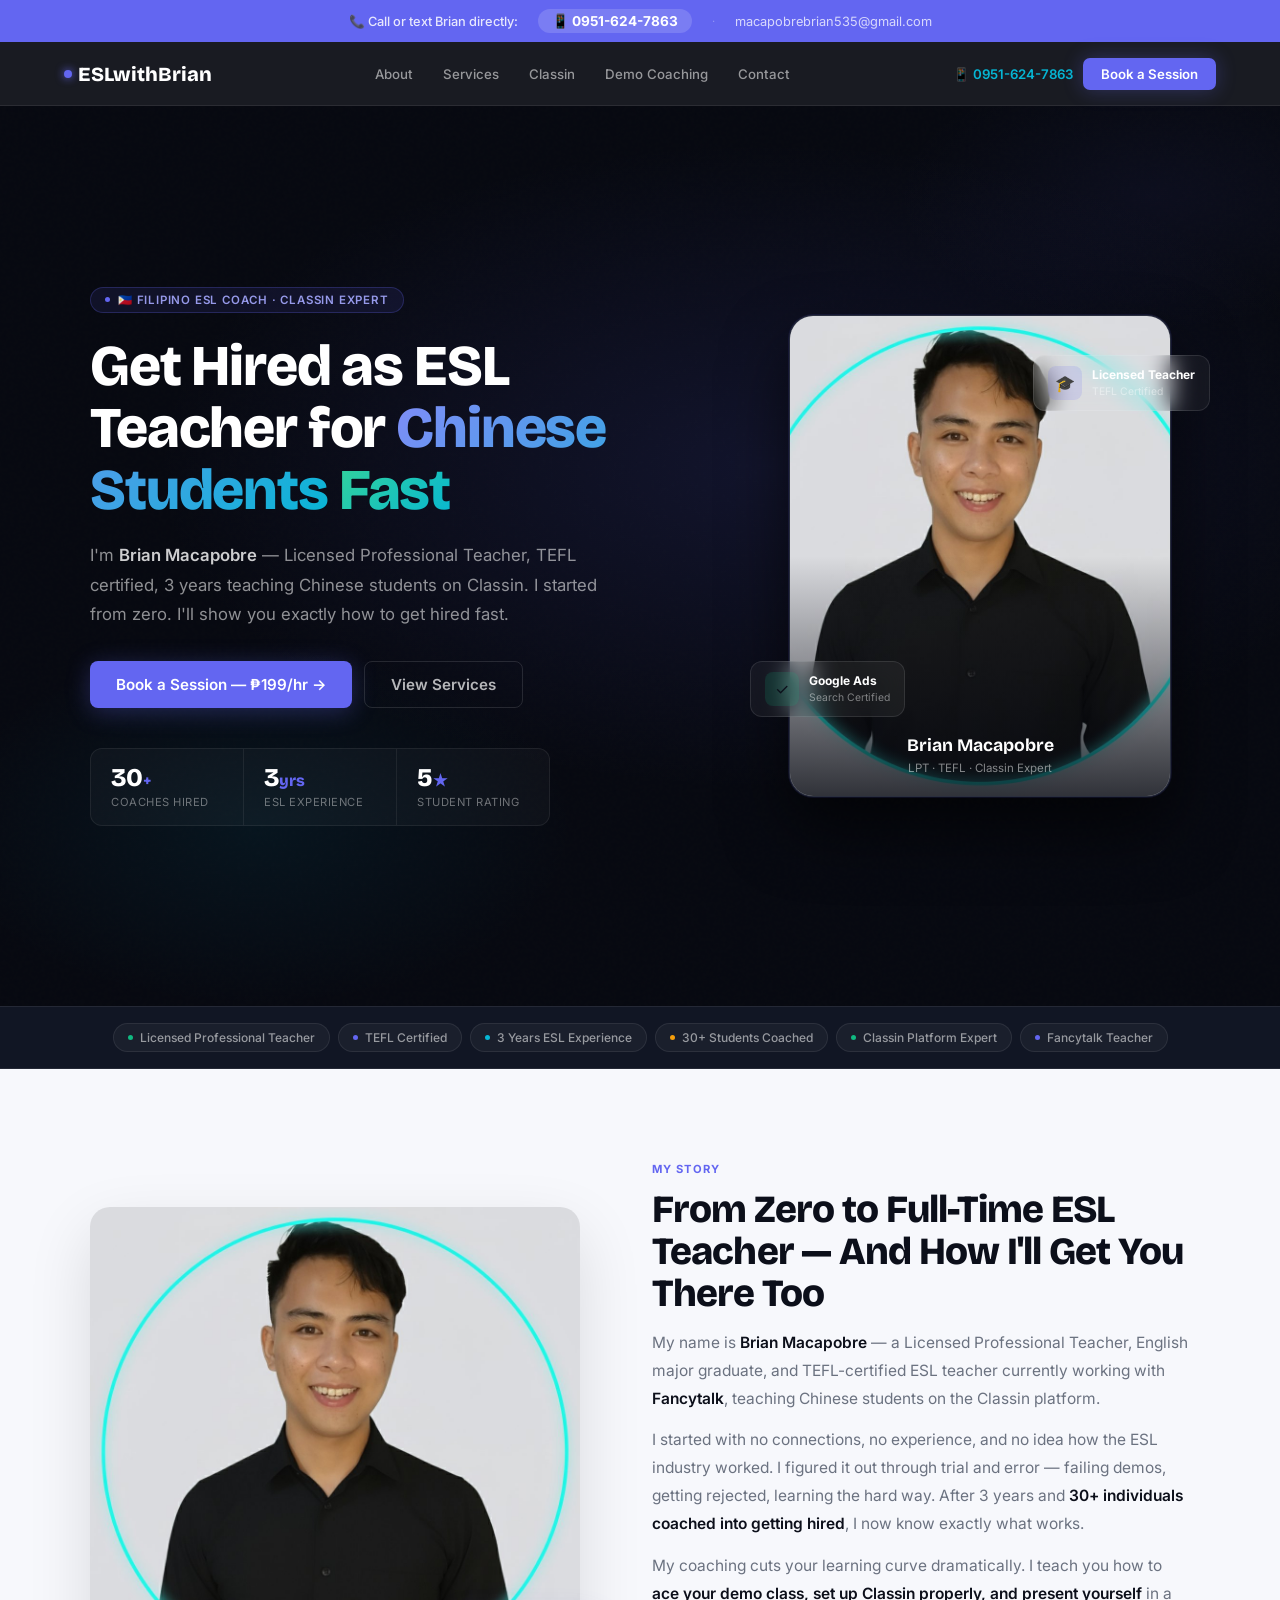
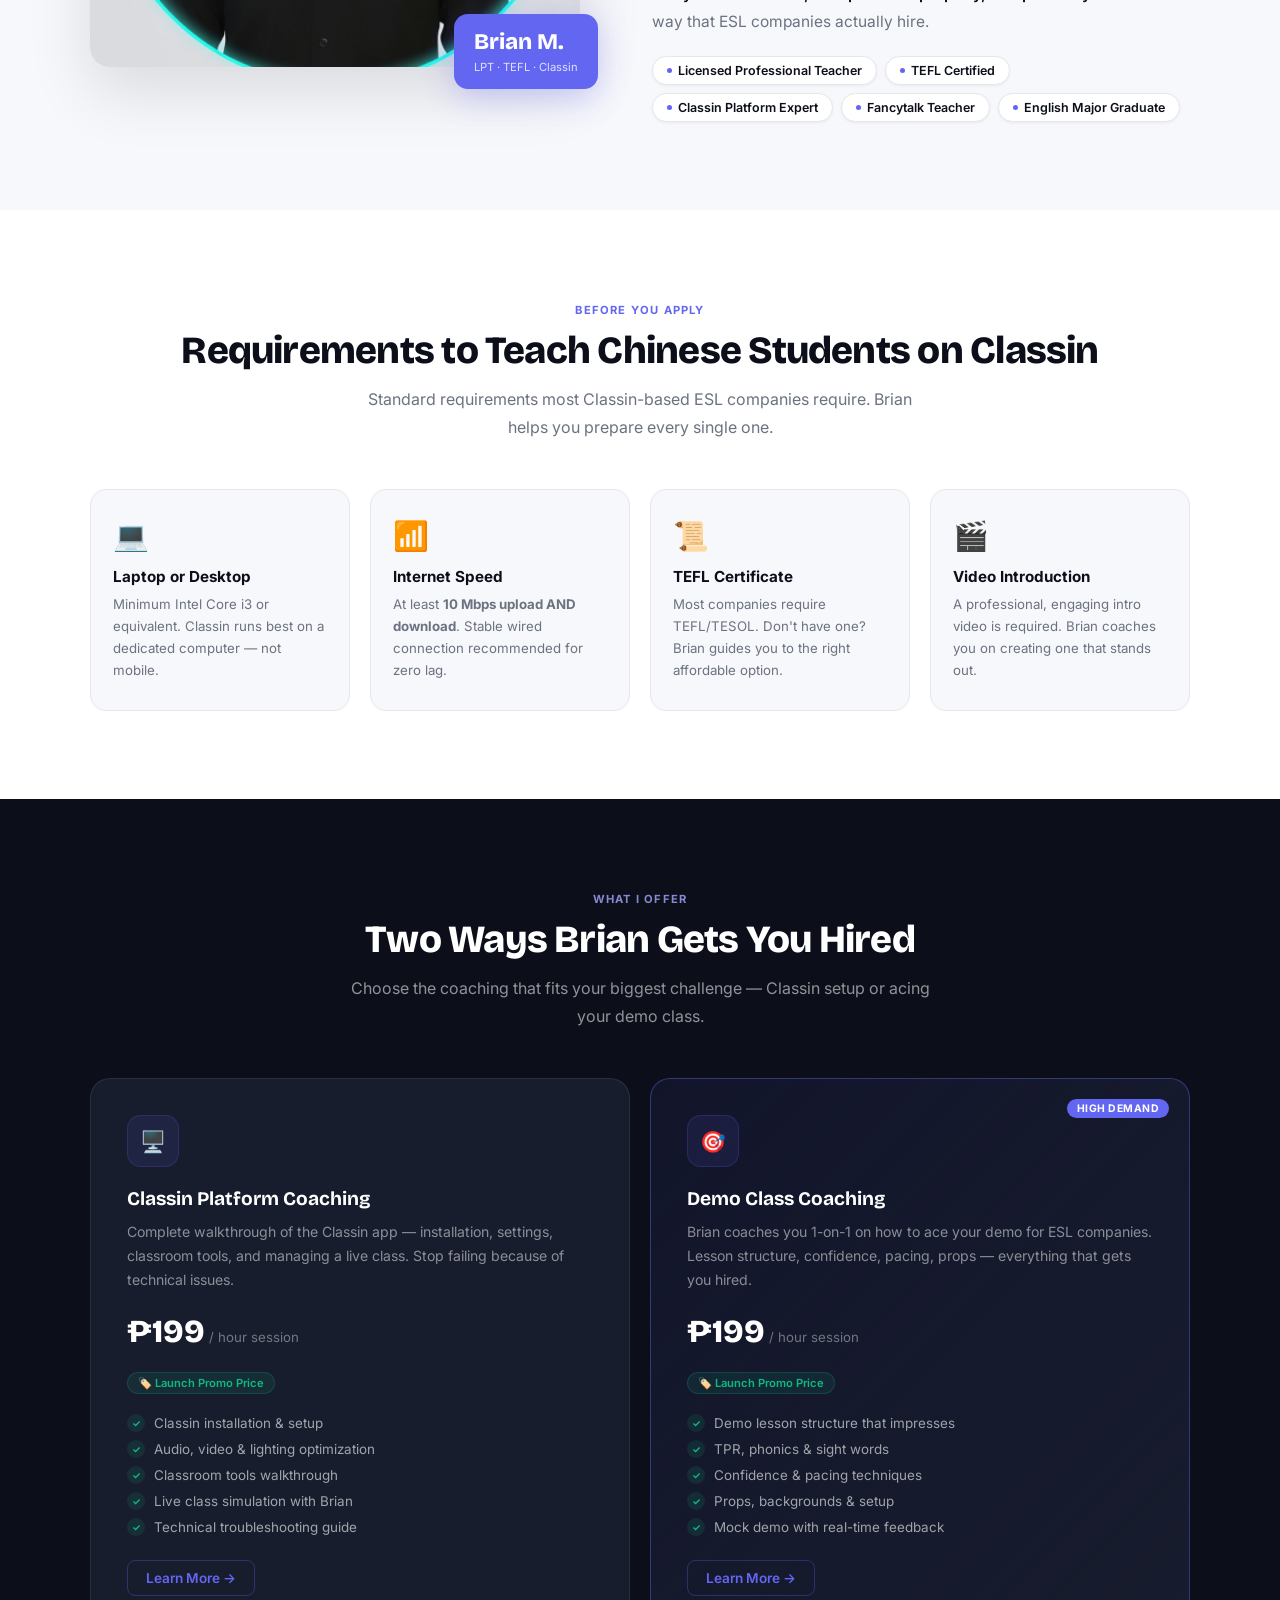
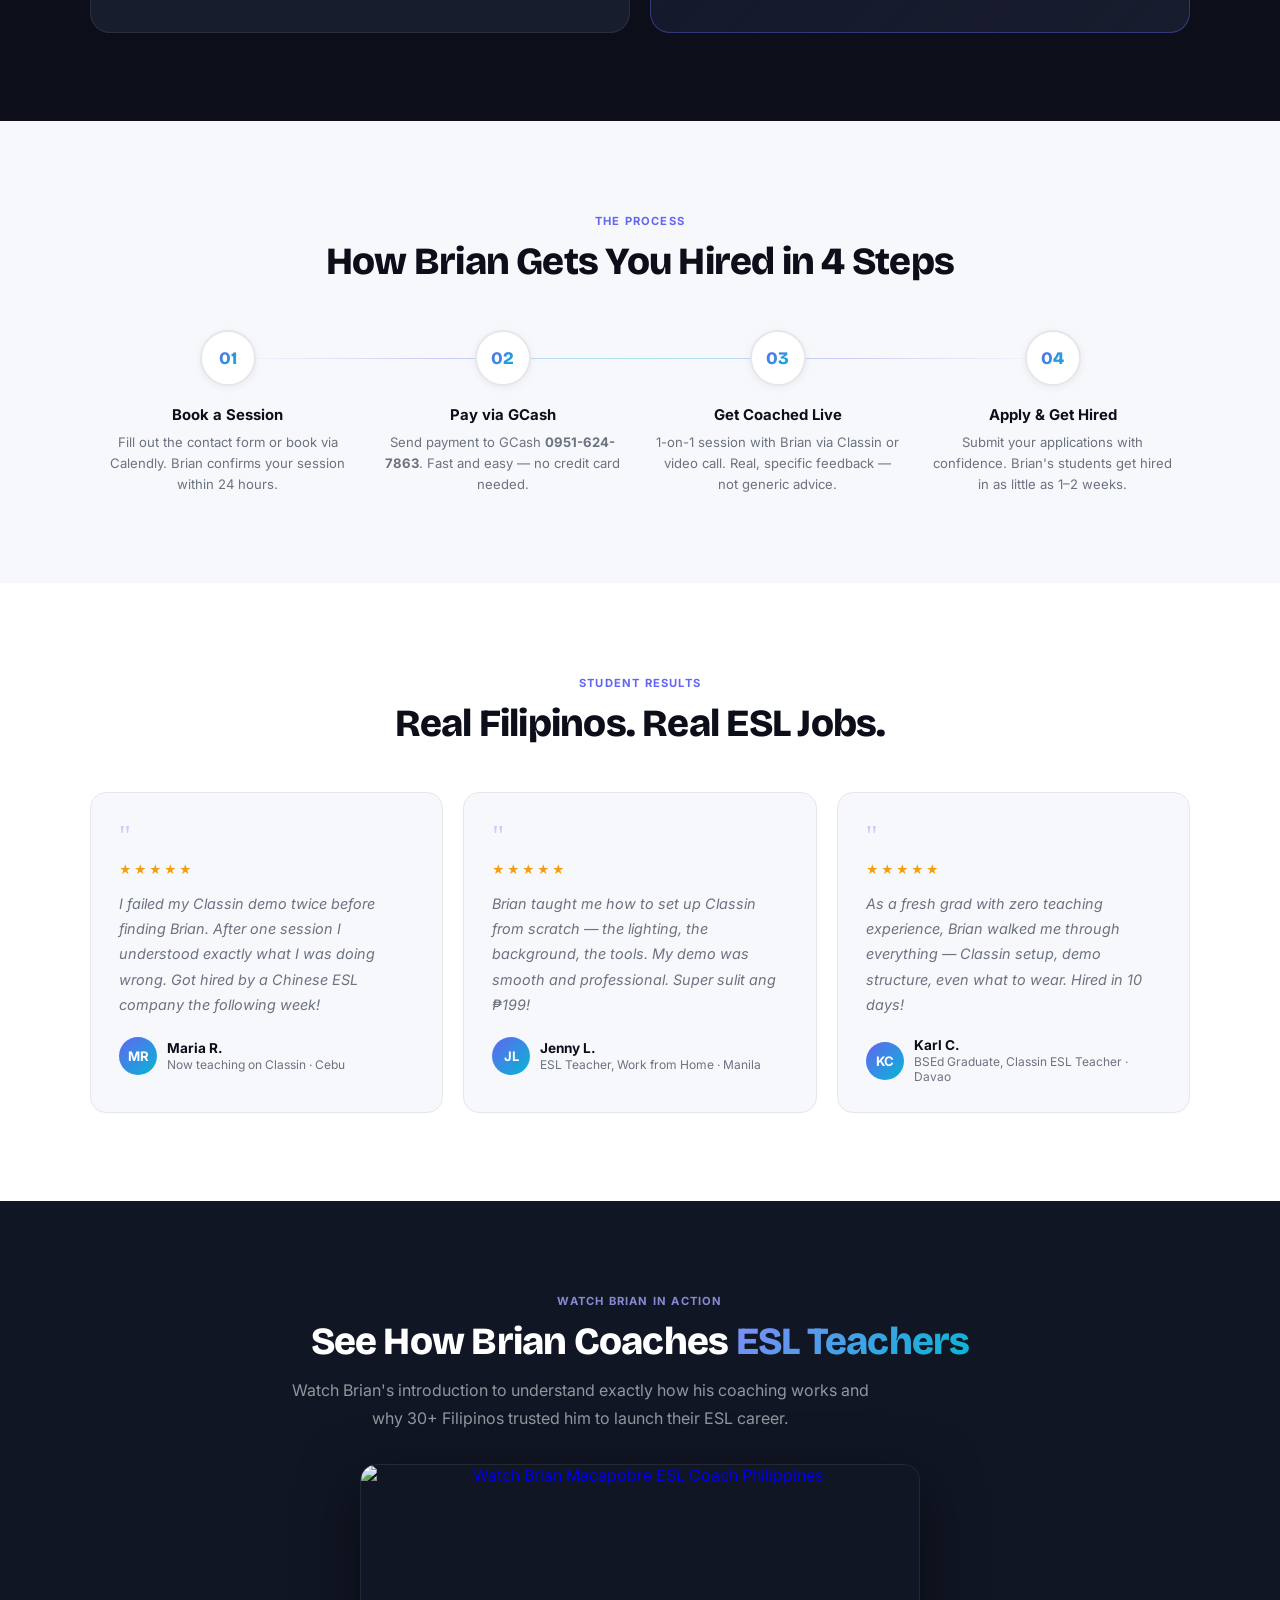
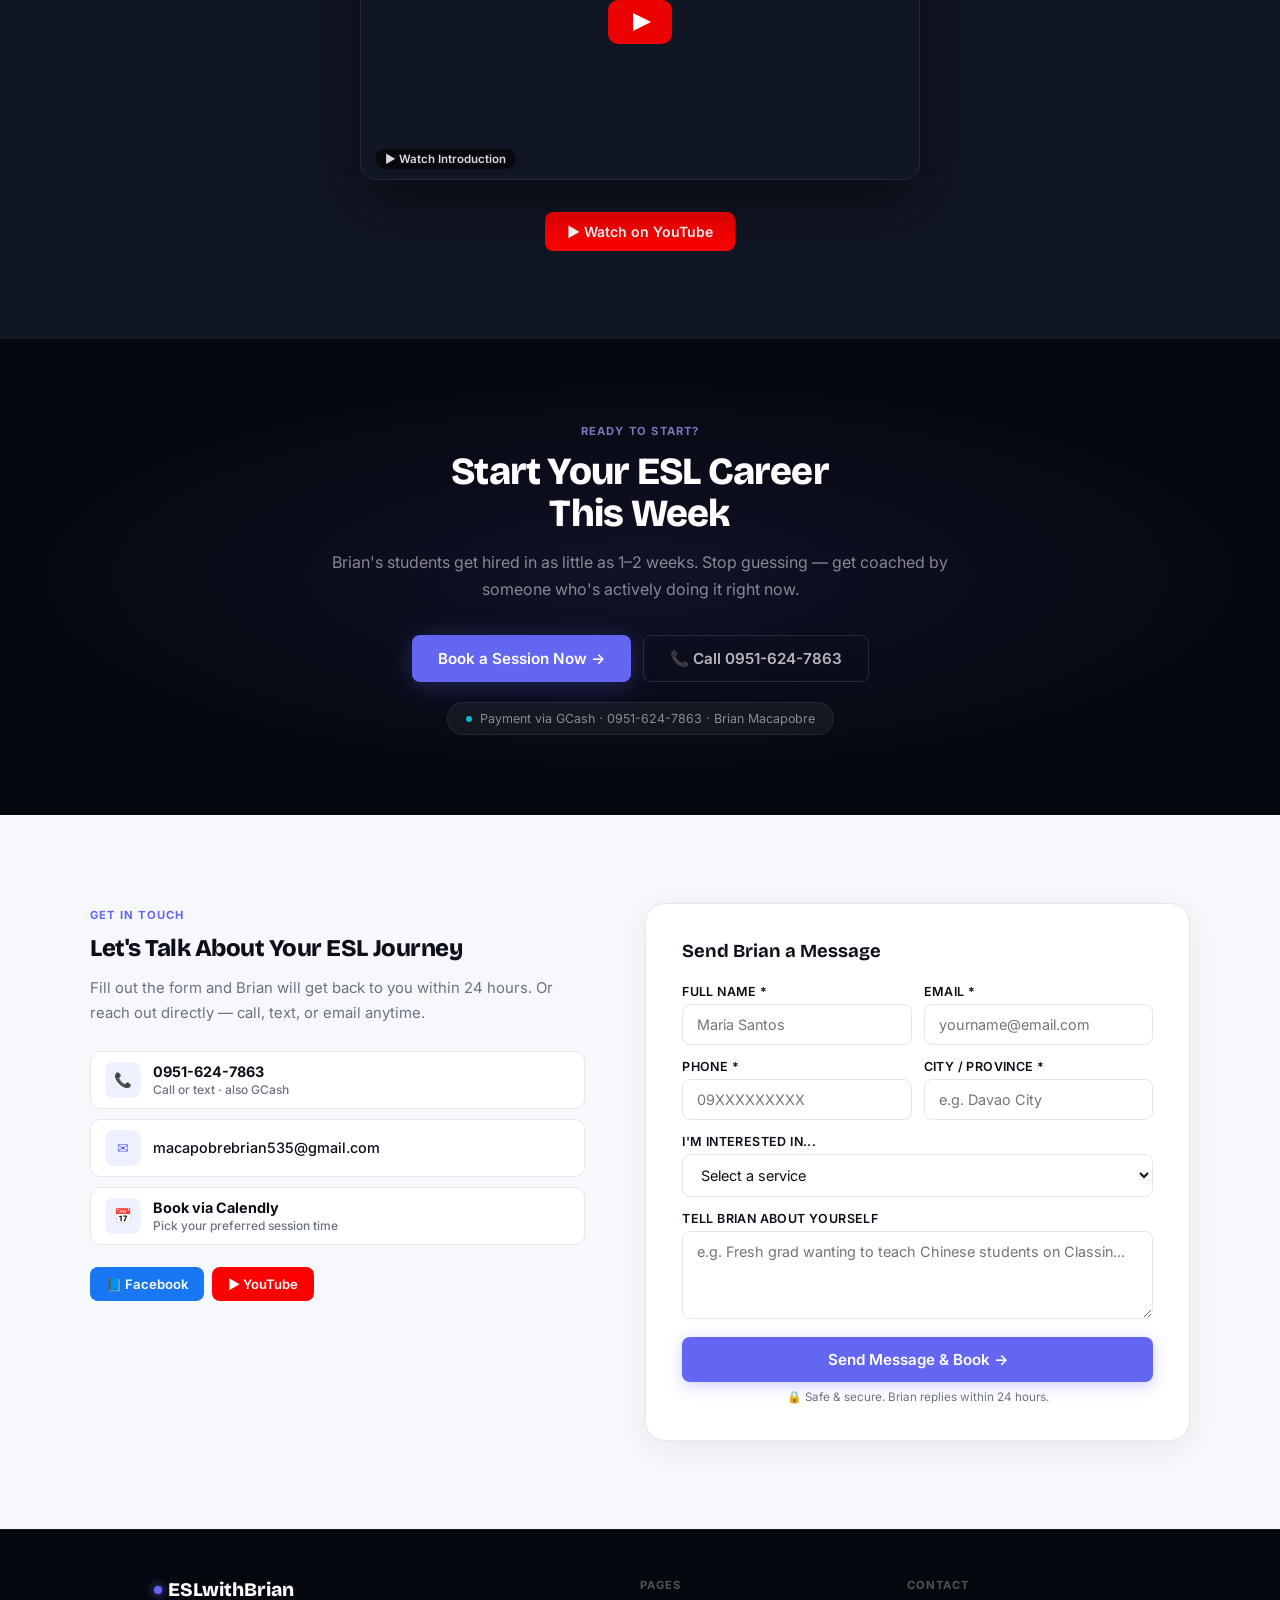
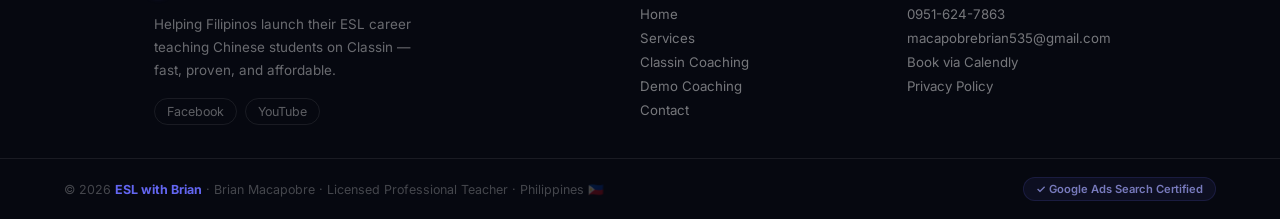
==== index.html @ 7cabad59 "Update index.html" ====
<!DOCTYPE html>
<html lang="en">
<head>
<meta charset="UTF-8">
<meta name="viewport" content="width=device-width, initial-scale=1.0">
<title>ESL with Brian | Get Hired as ESL Teacher for Chinese Students Fast</title>
<meta name="description" content="Brian Macapobre — Licensed ESL Teacher & Coach. Expert Classin platform training & demo class coaching. Get hired fast teaching Chinese students. ₱199/hr.">
<meta name="robots" content="index, follow">
<link rel="canonical" href="https://eslwithbrian.com/">
<meta http-equiv="Content-Security-Policy" content="upgrade-insecure-requests">
<link rel="dns-prefetch" href="//i.ytimg.com">
<link rel="preload" as="image" href="brian-macapobre.jpg">
<link rel="preconnect" href="https://fonts.googleapis.com">
<link rel="preconnect" href="https://fonts.gstatic.com" crossorigin>
<link href="https://fonts.googleapis.com/css2?family=Inter:wght@300;400;500;600;700;800;900&family=Bricolage+Grotesque:wght@400;500;600;700;800&display=swap" rel="stylesheet">

<!-- GTM -->
<script>(function(w,d,s,l,i){w[l]=w[l]||[];w[l].push({'gtm.start':
new Date().getTime(),event:'gtm.js'});var f=d.getElementsByTagName(s)[0],
j=d.createElement(s),dl=l!='dataLayer'?'&l='+l:'';j.async=true;j.src=
'https://www.googletagmanager.com/gtm.js?id='+i+dl;f.parentNode.insertBefore(j,f);
})(window,document,'script','dataLayer','GTM-N32DR69S');</script>

<style>
*,*::before,*::after{box-sizing:border-box;margin:0;padding:0}
:root{
  --black:#060810;
  --dark:#0C0F1A;
  --dark-2:#111624;
  --dark-3:#181D2E;
  --dark-4:#1E2438;
  --white:#FFFFFF;
  --off-white:#F7F8FC;
  --text:#0C0F1A;
  --muted:#6B7280;
  --border:#E5E7EB;
  --border-dark:rgba(255,255,255,0.08);
  /* Accent — electric indigo/violet, premium and modern */
  --accent:#6366F1;
  --accent-dark:#4F52D1;
  --accent-light:#EEF2FF;
  --accent-glow:rgba(99,102,241,0.3);
  /* Secondary accent — teal for ESL brand continuity */
  --teal:#06B6D4;
  --teal-light:rgba(6,182,212,0.1);
  --green:#10B981;
  --amber:#F59E0B;
}

html{scroll-behavior:smooth}
body{font-family:'Inter',sans-serif;color:var(--text);background:var(--white);overflow-x:hidden;-webkit-font-smoothing:antialiased}

/* ── TOPBAR ── */
.topbar{
  background:var(--accent);
  padding:9px 5%;
  display:flex;align-items:center;justify-content:center;gap:20px;
  flex-wrap:wrap;
}
.topbar-text{font-size:.8rem;color:rgba(255,255,255,0.85);font-weight:500}
.topbar-phone{
  display:inline-flex;align-items:center;gap:6px;
  background:rgba(255,255,255,0.15);
  color:#fff;font-weight:700;font-size:.85rem;
  padding:4px 14px;border-radius:100px;
  text-decoration:none;transition:background .2s;
}
.topbar-phone:hover{background:rgba(255,255,255,0.25)}
.topbar-sep{color:rgba(255,255,255,0.3);font-size:.7rem}
.topbar-email{color:rgba(255,255,255,0.75);font-size:.8rem;text-decoration:none}
.topbar-email:hover{color:#fff}

/* ── NAV ── */
nav{
  position:sticky;top:0;z-index:100;
  display:flex;align-items:center;justify-content:space-between;
  padding:0 5%;height:64px;
  background:rgba(6,8,16,0.92);
  backdrop-filter:blur(16px);
  border-bottom:1px solid var(--border-dark);
}
.nav-logo{
  font-family:'Bricolage Grotesque',sans-serif;
  font-size:1.25rem;font-weight:800;
  color:#fff;text-decoration:none;
  display:flex;align-items:center;gap:6px;
}
.nav-logo-dot{
  width:8px;height:8px;border-radius:50%;
  background:var(--accent);
  box-shadow:0 0 8px var(--accent);
}
.nav-links{display:flex;align-items:center;gap:6px}
.nav-links a{
  color:rgba(255,255,255,0.55);
  text-decoration:none;font-size:.83rem;font-weight:500;
  padding:6px 12px;border-radius:6px;
  transition:all .2s;
}
.nav-links a:hover{color:#fff;background:rgba(255,255,255,0.06)}
.nav-right{display:flex;align-items:center;gap:10px}
.nav-phone{
  color:var(--teal);font-weight:600;font-size:.83rem;
  text-decoration:none;
  display:flex;align-items:center;gap:5px;
}
.nav-cta{
  background:var(--accent);color:#fff;
  padding:8px 18px;border-radius:7px;
  font-weight:600;font-size:.83rem;
  text-decoration:none;
  transition:all .2s;
  box-shadow:0 0 20px var(--accent-glow);
}
.nav-cta:hover{background:var(--accent-dark);transform:translateY(-1px);box-shadow:0 0 28px var(--accent-glow)}
.hamburger{display:none;background:none;border:none;color:#fff;font-size:1.3rem;cursor:pointer;padding:6px}

/* ── HERO ── */
.hero{
  background:var(--black);
  min-height:100vh;
  display:flex;align-items:center;
  padding:80px 5%;
  position:relative;overflow:hidden;
}
/* Gradient mesh background */
.hero::before{
  content:'';position:absolute;inset:0;
  background:
    radial-gradient(ellipse 80% 60% at 60% 40%,rgba(99,102,241,0.12) 0%,transparent 60%),
    radial-gradient(ellipse 50% 40% at 20% 80%,rgba(6,182,212,0.07) 0%,transparent 50%),
    radial-gradient(ellipse 40% 30% at 90% 10%,rgba(99,102,241,0.06) 0%,transparent 50%);
}
/* Subtle noise texture */
.hero::after{
  content:'';position:absolute;inset:0;
  background-image:url("data:image/svg+xml,%3Csvg viewBox='0 0 256 256' xmlns='http://www.w3.org/2000/svg'%3E%3Cfilter id='noise'%3E%3CfeTurbulence type='fractalNoise' baseFrequency='0.9' numOctaves='4' stitchTiles='stitch'/%3E%3C/filter%3E%3Crect width='100%25' height='100%25' filter='url(%23noise)' opacity='0.03'/%3E%3C/svg%3E");
  opacity:.4;pointer-events:none;
}
.hero-inner{
  max-width:1100px;margin:0 auto;
  display:grid;grid-template-columns:1fr 420px;
  gap:60px;align-items:center;
  position:relative;z-index:1;width:100%;
}

/* Eyebrow badge */
.eyebrow{
  display:inline-flex;align-items:center;gap:8px;
  background:rgba(99,102,241,0.1);
  border:1px solid rgba(99,102,241,0.25);
  color:rgba(165,168,255,0.9);
  padding:5px 14px;border-radius:100px;
  font-size:.72rem;font-weight:600;
  letter-spacing:.8px;text-transform:uppercase;
  margin-bottom:22px;
}
.eyebrow-dot{
  width:5px;height:5px;background:var(--accent);
  border-radius:50%;animation:pulse 2s infinite;
}
@keyframes pulse{0%,100%{opacity:1;transform:scale(1)}50%{opacity:.4;transform:scale(1.5)}}

/* Hero headline */
.hero h1{
  font-family:'Bricolage Grotesque',sans-serif;
  font-size:clamp(2.2rem,4.5vw,3.8rem);
  font-weight:800;line-height:1.08;
  color:#fff;margin-bottom:20px;
  letter-spacing:-.02em;
}
.hero h1 .highlight{
  background:linear-gradient(135deg,#818CF8,#06B6D4);
  -webkit-background-clip:text;-webkit-text-fill-color:transparent;
  background-clip:text;
}
.hero h1 .highlight-2{
  background:linear-gradient(135deg,#34D399,#06B6D4);
  -webkit-background-clip:text;-webkit-text-fill-color:transparent;
  background-clip:text;
}
.hero-sub{
  font-size:1.05rem;line-height:1.75;
  color:rgba(255,255,255,0.55);
  margin-bottom:32px;max-width:520px;
  font-weight:400;
}
.hero-sub strong{color:rgba(255,255,255,0.8);font-weight:600}

/* CTA buttons */
.hero-actions{display:flex;gap:12px;flex-wrap:wrap;margin-bottom:40px}
.btn-primary{
  display:inline-flex;align-items:center;gap:8px;
  background:var(--accent);color:#fff;
  padding:13px 26px;border-radius:8px;
  font-weight:600;font-size:.95rem;
  text-decoration:none;
  transition:all .2s;
  box-shadow:0 4px 24px var(--accent-glow);
}
.btn-primary:hover{background:var(--accent-dark);transform:translateY(-2px);box-shadow:0 6px 32px var(--accent-glow)}
.btn-ghost{
  display:inline-flex;align-items:center;gap:8px;
  background:transparent;color:rgba(255,255,255,0.7);
  padding:13px 26px;border-radius:8px;
  font-weight:600;font-size:.95rem;
  text-decoration:none;
  border:1px solid rgba(255,255,255,0.12);
  transition:all .2s;
}
.btn-ghost:hover{border-color:rgba(255,255,255,0.3);color:#fff;background:rgba(255,255,255,0.04)}

/* Stats row */
.hero-stats{
  display:flex;gap:0;
  border:1px solid rgba(255,255,255,0.07);
  border-radius:12px;
  background:rgba(255,255,255,0.03);
  overflow:hidden;
  max-width:460px;
}
.stat{
  flex:1;padding:16px 20px;
  border-right:1px solid rgba(255,255,255,0.07);
}
.stat:last-child{border-right:none}
.stat-num{
  font-family:'Bricolage Grotesque',sans-serif;
  font-size:1.6rem;font-weight:800;
  color:#fff;line-height:1;margin-bottom:4px;
}
.stat-num span{color:var(--accent);font-size:1rem}
.stat-label{font-size:.7rem;color:rgba(255,255,255,0.4);text-transform:uppercase;letter-spacing:.5px}

/* Hero photo */
.hero-photo-wrap{
  position:relative;
  display:flex;justify-content:center;align-items:center;
}
.hero-photo-card{
  position:relative;
  border-radius:24px;
  overflow:hidden;
  background:var(--dark-3);
  border:1px solid rgba(255,255,255,0.08);
  box-shadow:
    0 0 0 1px rgba(99,102,241,0.1),
    0 32px 64px rgba(0,0,0,0.6),
    inset 0 1px 0 rgba(255,255,255,0.05);
}
.hero-photo{
  width:380px;height:480px;
  object-fit:cover;object-position:top center;
  display:block;
}
/* Gradient overlay on photo */
.hero-photo-overlay{
  position:absolute;inset:0;
  background:linear-gradient(
    to bottom,
    transparent 50%,
    rgba(6,8,16,0.8) 100%
  );
}
/* Floating credential card */
.float-card{
  position:absolute;
  background:rgba(255,255,255,0.05);
  backdrop-filter:blur(12px);
  border:1px solid rgba(255,255,255,0.1);
  border-radius:12px;
  padding:10px 14px;
  display:flex;align-items:center;gap:10px;
}
.float-card-1{bottom:80px;left:-20px;animation:float1 4s ease-in-out infinite}
.float-card-2{top:40px;right:-20px;animation:float2 5s ease-in-out infinite}
@keyframes float1{0%,100%{transform:translateY(0)}50%{transform:translateY(-8px)}}
@keyframes float2{0%,100%{transform:translateY(0)}50%{transform:translateY(8px)}}
.float-icon{
  width:34px;height:34px;border-radius:8px;
  display:flex;align-items:center;justify-content:center;
  font-size:1rem;flex-shrink:0;
}
.float-icon.green{background:rgba(16,185,129,0.15)}
.float-icon.blue{background:rgba(99,102,241,0.15)}
.float-label{font-size:.75rem;font-weight:700;color:#fff;line-height:1.2}
.float-sub{font-size:.65rem;color:rgba(255,255,255,0.45);margin-top:2px}
/* Name overlay on photo */
.photo-name{
  position:absolute;bottom:20px;left:0;right:0;
  text-align:center;padding:0 16px;
}
.photo-name-text{
  font-family:'Bricolage Grotesque',sans-serif;
  font-size:1.1rem;font-weight:700;color:#fff;
  display:block;
}
.photo-name-sub{font-size:.72rem;color:rgba(255,255,255,0.5);margin-top:2px}

/* ── TRUST LOGOS BAR ── */
.trust-bar{
  background:var(--dark-2);
  border-top:1px solid var(--border-dark);
  border-bottom:1px solid var(--border-dark);
  padding:16px 5%;
}
.trust-inner{
  max-width:1100px;margin:0 auto;
  display:flex;align-items:center;justify-content:center;
  gap:8px;flex-wrap:wrap;
}
.trust-chip{
  display:inline-flex;align-items:center;gap:7px;
  background:rgba(255,255,255,0.04);
  border:1px solid rgba(255,255,255,0.08);
  color:rgba(255,255,255,0.55);
  padding:6px 14px;border-radius:100px;
  font-size:.75rem;font-weight:500;
  white-space:nowrap;
}
.trust-chip .dot{width:5px;height:5px;border-radius:50%;flex-shrink:0}
.trust-chip .dot.green{background:var(--green)}
.trust-chip .dot.blue{background:var(--accent)}
.trust-chip .dot.teal{background:var(--teal)}
.trust-chip .dot.amber{background:var(--amber)}

/* ── SECTION BASE ── */
section{padding:88px 5%}
.section-inner{max-width:1100px;margin:0 auto}
.section-eyebrow{
  display:inline-flex;align-items:center;gap:6px;
  font-size:.7rem;font-weight:700;letter-spacing:1.2px;
  text-transform:uppercase;color:var(--accent);
  margin-bottom:12px;
}
.section-title{
  font-family:'Bricolage Grotesque',sans-serif;
  font-size:clamp(1.8rem,3vw,2.6rem);
  font-weight:800;line-height:1.1;
  color:var(--text);margin-bottom:14px;
  letter-spacing:-.02em;
}
.section-title.light{color:#fff}
.section-desc{font-size:1rem;color:var(--muted);line-height:1.75;max-width:580px}
.section-desc.light{color:rgba(255,255,255,0.55)}
.text-center{text-align:center}
.text-center .section-desc{margin:0 auto}

/* ── ABOUT ── */
.about{background:var(--off-white)}
.about-grid{display:grid;grid-template-columns:1fr 1.1fr;gap:72px;align-items:center}
.about-img-wrap{position:relative}
.about-img{
  width:100%;border-radius:20px;
  object-fit:cover;object-position:top;
  height:460px;
  box-shadow:0 24px 64px rgba(0,0,0,0.12);
}
.about-chip{
  position:absolute;bottom:-18px;right:-18px;
  background:var(--accent);
  color:#fff;
  padding:14px 20px;border-radius:14px;
  box-shadow:0 8px 32px var(--accent-glow);
}
.about-chip strong{
  display:block;
  font-family:'Bricolage Grotesque',sans-serif;
  font-size:1.4rem;font-weight:800;
}
.about-chip span{font-size:.7rem;opacity:.8}
.about-text p{
  font-size:.97rem;line-height:1.8;
  color:var(--muted);margin-bottom:14px;
}
.about-text strong{color:var(--text);font-weight:600}
.creds-list{
  display:flex;flex-wrap:wrap;gap:8px;margin-top:20px;
}
.cred-item{
  display:inline-flex;align-items:center;gap:6px;
  background:#fff;
  border:1px solid var(--border);
  color:var(--text);
  padding:6px 14px;border-radius:100px;
  font-size:.78rem;font-weight:600;
  box-shadow:0 1px 3px rgba(0,0,0,0.06);
}
.cred-item .cred-dot{width:5px;height:5px;border-radius:50%;background:var(--accent);flex-shrink:0}

/* ── REQUIREMENTS ── */
.requirements{background:#fff}
.req-grid{display:grid;grid-template-columns:repeat(4,1fr);gap:20px;margin-top:48px}
.req-card{
  background:var(--off-white);
  border-radius:16px;padding:28px 22px;
  border:1px solid var(--border);
  transition:all .25s;
  position:relative;overflow:hidden;
}
.req-card::before{
  content:'';
  position:absolute;top:0;left:0;right:0;height:2px;
  background:linear-gradient(90deg,var(--accent),var(--teal));
  opacity:0;transition:opacity .25s;
}
.req-card:hover{transform:translateY(-5px);box-shadow:0 12px 32px rgba(99,102,241,0.1);border-color:rgba(99,102,241,0.2)}
.req-card:hover::before{opacity:1}
.req-icon{font-size:1.8rem;margin-bottom:14px;display:block}
.req-card h4{font-weight:700;font-size:.95rem;color:var(--text);margin-bottom:8px}
.req-card p{font-size:.83rem;color:var(--muted);line-height:1.65}

/* ── SERVICES ── */
.services-section{background:var(--dark)}
.services-grid{display:grid;grid-template-columns:1fr 1fr;gap:20px;margin-top:48px}
.service-card{
  background:var(--dark-3);
  border:1px solid var(--border-dark);
  border-radius:20px;padding:36px;
  transition:all .25s;
  position:relative;overflow:hidden;
}
.service-card::after{
  content:'';
  position:absolute;inset:0;border-radius:20px;
  background:linear-gradient(135deg,rgba(99,102,241,0.06) 0%,transparent 60%);
  opacity:0;transition:opacity .25s;
}
.service-card:hover{
  border-color:rgba(99,102,241,0.3);
  transform:translateY(-4px);
  box-shadow:0 16px 48px rgba(99,102,241,0.15);
}
.service-card:hover::after{opacity:1}
.service-card.featured{
  border-color:rgba(99,102,241,0.4);
  background:linear-gradient(135deg,rgba(99,102,241,0.08),var(--dark-3));
}
.badge-new{
  position:absolute;top:20px;right:20px;
  background:var(--accent);color:#fff;
  font-size:.65rem;font-weight:700;
  letter-spacing:.5px;text-transform:uppercase;
  padding:3px 10px;border-radius:100px;
}
.service-icon-wrap{
  width:52px;height:52px;border-radius:14px;
  background:rgba(99,102,241,0.1);
  border:1px solid rgba(99,102,241,0.2);
  display:flex;align-items:center;justify-content:center;
  font-size:1.3rem;margin-bottom:20px;
}
.service-card h3{
  font-family:'Bricolage Grotesque',sans-serif;
  font-size:1.2rem;font-weight:700;
  color:#fff;margin-bottom:10px;
}
.service-card p{font-size:.88rem;color:rgba(255,255,255,0.5);line-height:1.7;margin-bottom:20px}
.service-price{
  display:flex;align-items:baseline;gap:4px;
  margin-bottom:20px;
}
.price-amount{
  font-family:'Bricolage Grotesque',sans-serif;
  font-size:2rem;font-weight:800;color:#fff;
}
.price-period{font-size:.83rem;color:rgba(255,255,255,0.4)}
.promo-tag{
  display:inline-flex;align-items:center;gap:5px;
  background:rgba(16,185,129,0.1);
  border:1px solid rgba(16,185,129,0.2);
  color:var(--green);
  font-size:.7rem;font-weight:600;
  padding:3px 10px;border-radius:100px;
  margin-bottom:20px;
}
.service-features{list-style:none;display:flex;flex-direction:column;gap:8px;margin-bottom:24px}
.service-features li{
  display:flex;align-items:center;gap:9px;
  font-size:.84rem;color:rgba(255,255,255,0.6);
}
.service-features li::before{
  content:'✓';
  width:18px;height:18px;border-radius:50%;
  background:rgba(16,185,129,0.12);
  color:var(--green);
  display:flex;align-items:center;justify-content:center;
  font-size:.62rem;font-weight:700;flex-shrink:0;
}
.btn-service{
  display:inline-flex;align-items:center;gap:6px;
  color:var(--accent);font-weight:600;font-size:.85rem;
  text-decoration:none;
  padding:9px 18px;border-radius:8px;
  border:1px solid rgba(99,102,241,0.3);
  transition:all .2s;
}
.btn-service:hover{background:rgba(99,102,241,0.08);border-color:rgba(99,102,241,0.5);gap:10px}

/* ── HOW IT WORKS ── */
.how{background:var(--off-white)}
.steps-grid{display:grid;grid-template-columns:repeat(4,1fr);gap:0;margin-top:48px;position:relative}
.steps-grid::before{
  content:'';
  position:absolute;top:28px;left:calc(12.5%);right:calc(12.5%);
  height:1px;
  background:linear-gradient(90deg,
    transparent,var(--accent),var(--teal),var(--accent),transparent
  );
  opacity:.3;
}
.step-item{padding:0 16px;text-align:center;position:relative;z-index:1}
.step-num-wrap{
  width:56px;height:56px;border-radius:50%;
  background:#fff;
  border:2px solid var(--border);
  display:flex;align-items:center;justify-content:center;
  margin:0 auto 20px;
  box-shadow:0 2px 8px rgba(0,0,0,0.06);
  position:relative;
}
.step-num-wrap::after{
  content:'';position:absolute;inset:-4px;
  border-radius:50%;
  border:1px solid transparent;
  background:linear-gradient(135deg,var(--accent),var(--teal)) border-box;
  -webkit-mask:linear-gradient(#fff 0 0) padding-box,linear-gradient(#fff 0 0);
  -webkit-mask-composite:destination-out;
  mask-composite:exclude;
  opacity:0;transition:opacity .25s;
}
.step-item:hover .step-num-wrap::after{opacity:1}
.step-number{
  font-family:'Bricolage Grotesque',sans-serif;
  font-size:1.1rem;font-weight:800;
  background:linear-gradient(135deg,var(--accent),var(--teal));
  -webkit-background-clip:text;-webkit-text-fill-color:transparent;
  background-clip:text;
}
.step-item h4{font-weight:700;font-size:.93rem;color:var(--text);margin-bottom:8px}
.step-item p{font-size:.82rem;color:var(--muted);line-height:1.6}

/* ── TESTIMONIALS ── */
.testimonials{background:#fff}
.testi-grid{display:grid;grid-template-columns:repeat(3,1fr);gap:20px;margin-top:48px}
.testi-card{
  background:var(--off-white);
  border-radius:16px;padding:28px;
  border:1px solid var(--border);
  transition:all .2s;
  position:relative;
}
.testi-card:hover{transform:translateY(-4px);box-shadow:0 12px 32px rgba(0,0,0,0.07);border-color:rgba(99,102,241,0.2)}
.testi-quote{
  font-size:1.8rem;line-height:1;
  color:var(--accent);opacity:.3;
  margin-bottom:12px;
  font-family:Georgia,serif;
}
.testi-text{
  font-size:.9rem;line-height:1.75;
  color:var(--muted);margin-bottom:20px;
  font-style:italic;
}
.testi-stars{color:var(--amber);font-size:.75rem;letter-spacing:2px;margin-bottom:14px}
.testi-author{display:flex;align-items:center;gap:10px}
.testi-avatar{
  width:38px;height:38px;border-radius:50%;
  background:linear-gradient(135deg,var(--accent),var(--teal));
  display:flex;align-items:center;justify-content:center;
  font-weight:700;color:#fff;font-size:.82rem;flex-shrink:0;
}
.testi-name{font-weight:700;font-size:.85rem;color:var(--text)}
.testi-role{font-size:.75rem;color:var(--muted);margin-top:1px}

/* ── VIDEO SECTION ── */
.video-section{background:var(--dark-2)}
.video-inner{max-width:700px;margin:0 auto;text-align:center}
.yt-thumb-wrap{
  display:block;
  position:relative;
  border-radius:16px;overflow:hidden;
  margin:32px auto;
  max-width:560px;
  border:1px solid var(--border-dark);
  box-shadow:0 20px 60px rgba(0,0,0,0.5);
  text-decoration:none;
  transition:transform .2s,box-shadow .2s;
}
.yt-thumb-wrap:hover{transform:scale(1.02);box-shadow:0 24px 72px rgba(0,0,0,0.6)}
.yt-thumb-wrap img{width:100%;height:auto;display:block}
.yt-play-btn{
  position:absolute;top:50%;left:50%;
  transform:translate(-50%,-50%);
  width:64px;height:44px;
  background:rgba(255,0,0,0.92);
  border-radius:10px;
  display:flex;align-items:center;justify-content:center;
  transition:background .2s;
}
.yt-thumb-wrap:hover .yt-play-btn{background:#ff0000}
.yt-play-icon{
  width:0;height:0;
  border-style:solid;
  border-width:9px 0 9px 18px;
  border-color:transparent transparent transparent #fff;
  margin-left:3px;
}
.yt-label{
  position:absolute;bottom:10px;left:14px;
  background:rgba(0,0,0,0.6);
  color:rgba(255,255,255,0.85);
  font-size:.72rem;font-weight:600;
  padding:3px 10px;border-radius:100px;
}
.btn-yt{
  display:inline-flex;align-items:center;gap:8px;
  background:#FF0000;color:#fff;
  padding:11px 22px;border-radius:8px;
  font-weight:600;font-size:.88rem;
  text-decoration:none;transition:all .2s;
}
.btn-yt:hover{background:#cc0000;transform:translateY(-1px)}

/* ── CTA BAND ── */
.cta-band{
  background:var(--black);
  padding:80px 5%;
  position:relative;overflow:hidden;
}
.cta-band::before{
  content:'';position:absolute;inset:0;
  background:radial-gradient(ellipse 70% 60% at 50% 50%,rgba(99,102,241,0.1) 0%,transparent 70%);
}
.cta-band-inner{
  max-width:680px;margin:0 auto;
  text-align:center;position:relative;z-index:1;
}
.cta-band h2{
  font-family:'Bricolage Grotesque',sans-serif;
  font-size:clamp(1.8rem,3vw,2.8rem);
  font-weight:800;color:#fff;
  margin-bottom:14px;letter-spacing:-.02em;line-height:1.1;
}
.cta-band p{
  font-size:1rem;color:rgba(255,255,255,0.5);
  line-height:1.7;margin-bottom:32px;
}
.cta-actions{display:flex;gap:12px;justify-content:center;flex-wrap:wrap;margin-bottom:20px}
.gcash-pill{
  display:inline-flex;align-items:center;gap:8px;
  background:rgba(255,255,255,0.05);
  border:1px solid rgba(255,255,255,0.08);
  color:rgba(255,255,255,0.5);
  padding:8px 18px;border-radius:100px;
  font-size:.78rem;
}
.gcash-dot{width:6px;height:6px;background:var(--teal);border-radius:50%}

/* ── CONTACT ── */
.contact-section{background:var(--off-white)}
.contact-grid{display:grid;grid-template-columns:1fr 1.1fr;gap:60px;align-items:start}
.contact-info-title{
  font-family:'Bricolage Grotesque',sans-serif;
  font-size:1.5rem;font-weight:800;
  color:var(--text);margin-bottom:14px;letter-spacing:-.02em;
}
.contact-info p{font-size:.93rem;color:var(--muted);line-height:1.7;margin-bottom:24px}
.contact-links{display:flex;flex-direction:column;gap:10px;margin-bottom:22px}
.contact-link{
  display:flex;align-items:center;gap:12px;
  font-size:.9rem;color:var(--text);
  text-decoration:none;font-weight:500;
  padding:10px 14px;border-radius:10px;
  border:1px solid var(--border);
  background:#fff;
  transition:all .2s;
}
.contact-link:hover{border-color:var(--accent);box-shadow:0 4px 12px rgba(99,102,241,0.1)}
.contact-link-icon{
  width:36px;height:36px;border-radius:8px;
  background:var(--accent-light);
  color:var(--accent);
  display:flex;align-items:center;justify-content:center;
  font-size:.9rem;flex-shrink:0;
}
.socials-row{display:flex;gap:8px}
.social-btn{
  display:inline-flex;align-items:center;gap:7px;
  padding:9px 16px;border-radius:8px;
  font-weight:600;font-size:.82rem;
  text-decoration:none;transition:all .2s;
}
.social-btn.fb{background:#1877F2;color:#fff}
.social-btn.fb:hover{background:#1461c7}
.social-btn.yt{background:#FF0000;color:#fff}
.social-btn.yt:hover{background:#cc0000}
.contact-form-card{
  background:#fff;border-radius:20px;
  padding:36px;
  border:1px solid var(--border);
  box-shadow:0 8px 32px rgba(0,0,0,0.06);
}
.contact-form-card h4{
  font-family:'Bricolage Grotesque',sans-serif;
  font-size:1.15rem;font-weight:700;
  color:var(--text);margin-bottom:22px;
}
.form-group{margin-bottom:14px}
.form-group label{
  display:block;font-weight:600;
  font-size:.78rem;color:var(--text);
  margin-bottom:5px;text-transform:uppercase;letter-spacing:.4px;
}
.form-group input,.form-group textarea,.form-group select{
  width:100%;padding:11px 14px;
  border:1.5px solid var(--border);
  border-radius:8px;
  font-family:'Inter',sans-serif;
  font-size:.9rem;color:var(--text);
  background:#fff;outline:none;
  transition:border-color .2s,box-shadow .2s;
}
.form-group input:focus,.form-group textarea:focus,.form-group select:focus{
  border-color:var(--accent);
  box-shadow:0 0 0 3px rgba(99,102,241,0.1);
}
.form-group textarea{min-height:88px;resize:vertical}
.form-row{display:grid;grid-template-columns:1fr 1fr;gap:12px}
.btn-submit{
  width:100%;padding:13px;
  background:var(--accent);color:#fff;
  border:none;border-radius:8px;
  font-family:'Inter',sans-serif;
  font-size:.95rem;font-weight:600;
  cursor:pointer;transition:all .2s;
  box-shadow:0 4px 16px var(--accent-glow);
}
.btn-submit:hover{background:var(--accent-dark);transform:translateY(-1px);box-shadow:0 6px 24px var(--accent-glow)}
.form-note{font-size:.73rem;color:var(--muted);text-align:center;margin-top:8px}

/* ── FOOTER ── */
footer{
  background:var(--black);
  border-top:1px solid var(--border-dark);
}
.footer-top{
  max-width:1100px;margin:0 auto;
  padding:48px 5% 32px;
  display:grid;grid-template-columns:2fr 1fr 1fr;
  gap:48px;
}
.footer-brand p{font-size:.84rem;color:rgba(255,255,255,0.4);line-height:1.7;margin:12px 0 16px;max-width:280px}
.footer-logo{
  font-family:'Bricolage Grotesque',sans-serif;
  font-size:1.2rem;font-weight:800;color:#fff;
  display:flex;align-items:center;gap:6px;
}
.footer-social-links{display:flex;gap:8px}
.footer-social-links a{
  color:rgba(255,255,255,0.35);
  font-size:.78rem;text-decoration:none;
  padding:5px 12px;
  border:1px solid rgba(255,255,255,0.08);
  border-radius:100px;
  transition:all .2s;
}
.footer-social-links a:hover{color:#fff;border-color:rgba(255,255,255,0.2)}
.footer-col h5{
  font-size:.7rem;font-weight:700;
  text-transform:uppercase;letter-spacing:1px;
  color:rgba(255,255,255,0.3);
  margin-bottom:14px;
}
.footer-col a{
  display:block;color:rgba(255,255,255,0.45);
  font-size:.83rem;text-decoration:none;
  margin-bottom:8px;transition:color .2s;
}
.footer-col a:hover{color:rgba(255,255,255,0.8)}
.footer-bottom{
  border-top:1px solid var(--border-dark);
  padding:18px 5%;
  display:flex;align-items:center;justify-content:space-between;
  flex-wrap:wrap;gap:10px;
}
.footer-bottom p{font-size:.78rem;color:rgba(255,255,255,0.25)}
.footer-bottom strong{color:var(--accent)}
.footer-badge{
  display:inline-flex;align-items:center;gap:6px;
  background:rgba(99,102,241,0.08);
  border:1px solid rgba(99,102,241,0.15);
  color:rgba(165,168,255,0.7);
  font-size:.7rem;font-weight:600;
  padding:4px 12px;border-radius:100px;
}

/* ── CALENDLY ── */
.calendly-section{background:#fff}
.calendly-wrap{
  margin-top:36px;
  border-radius:16px;overflow:hidden;
  border:1px solid var(--border);
  min-height:700px;
}

/* ── RESPONSIVE ── */
@media(max-width:900px){
  .req-grid{grid-template-columns:repeat(2,1fr)}
  .steps-grid{grid-template-columns:repeat(2,1fr)}
  .steps-grid::before{display:none}
  .footer-top{grid-template-columns:1fr 1fr}
}
@media(max-width:768px){
  .hero-inner{grid-template-columns:1fr;text-align:center}
  .hero-photo-wrap{order:-1}
  .hero-photo{width:100%;height:340px}
  .hero-photo-card{width:100%;max-width:340px;margin:0 auto}
  .float-card-1{left:10px}
  .float-card-2{right:10px}
  .hero-stats{max-width:100%}
  .hero-sub,.hero-actions{margin-left:auto;margin-right:auto}
  .hero-actions{justify-content:center}
  .eyebrow{margin:0 auto 22px}
  .about-grid,.contact-grid{grid-template-columns:1fr}
  .about-chip{position:static;margin-top:16px;display:inline-block}
  .services-grid{grid-template-columns:1fr}
  .testi-grid{grid-template-columns:1fr}
  .steps-grid{grid-template-columns:1fr 1fr}
  .req-grid{grid-template-columns:1fr 1fr}
  .form-row{grid-template-columns:1fr}
  .footer-top{grid-template-columns:1fr}
  .footer-bottom{flex-direction:column;text-align:center}
  .nav-links{
    display:none;position:absolute;top:100%;left:0;right:0;
    background:rgba(6,8,16,0.98);flex-direction:column;
    padding:16px 5%;gap:4px;
    border-bottom:1px solid var(--border-dark);
  }
  .nav-links.open{display:flex}
  .hamburger{display:block}
  .nav-phone{display:none}
}
@media(max-width:480px){
  .steps-grid{grid-template-columns:1fr}
  .req-grid{grid-template-columns:1fr}
  .hero-stats{flex-direction:column;gap:0}
  .stat{border-right:none;border-bottom:1px solid rgba(255,255,255,0.07)}
  .stat:last-child{border-bottom:none}
}

@keyframes fadeUp{from{opacity:0;transform:translateY(18px)}to{opacity:1;transform:translateY(0)}}
.eyebrow{animation:fadeUp .5s .05s both}
.hero h1{animation:fadeUp .5s .15s both}
.hero-sub{animation:fadeUp .5s .25s both}
.hero-actions{animation:fadeUp .5s .35s both}
.hero-stats{animation:fadeUp .5s .45s both}
</style>
</head>
<body>
<noscript><iframe src="https://www.googletagmanager.com/ns.html?id=GTM-N32DR69S" height="0" width="0" style="display:none;visibility:hidden"></iframe></noscript>

<!-- TOPBAR -->
<div class="topbar">
  <span class="topbar-text">📞 Call or text Brian directly:</span>
  <a href="tel:+639516247863" class="topbar-phone">📱 0951-624-7863</a>
  <span class="topbar-sep">·</span>
  <a href="mailto:macapobrebrian535@gmail.com" class="topbar-email">macapobrebrian535@gmail.com</a>
</div>

<!-- NAV -->
<nav>
  <a href="index.html" class="nav-logo">
    <div class="nav-logo-dot"></div>
    ESLwithBrian
  </a>
  <div class="nav-links">
    <a href="#about">About</a>
    <a href="services.html">Services</a>
    <a href="classin-coaching.html">Classin</a>
    <a href="demo-coaching.html">Demo Coaching</a>
    <a href="contact.html">Contact</a>
  </div>
  <div class="nav-right">
    <a href="tel:+639516247863" class="nav-phone">📱 0951-624-7863</a>
    <a href="contact.html" class="nav-cta">Book a Session</a>
  </div>
  <button class="hamburger" onclick="document.querySelector('.nav-links').classList.toggle('open')" aria-label="Toggle menu">☰</button>
</nav>

<!-- HERO -->
<section class="hero">
  <div class="hero-inner">
    <div class="hero-content">
      <div class="eyebrow"><div class="eyebrow-dot"></div>🇵🇭 Filipino ESL Coach · Classin Expert</div>
      <h1>Get Hired as ESL Teacher for <span class="highlight">Chinese Students</span> <span class="highlight-2">Fast</span></h1>
      <p class="hero-sub">I'm <strong>Brian Macapobre</strong> — Licensed Professional Teacher, TEFL certified, 3 years teaching Chinese students on Classin. I started from zero. I'll show you exactly how to get hired fast.</p>
      <div class="hero-actions">
        <a href="contact.html" class="btn-primary">Book a Session — ₱199/hr →</a>
        <a href="services.html" class="btn-ghost">View Services</a>
      </div>
      <div class="hero-stats">
        <div class="stat"><div class="stat-num">30<span>+</span></div><div class="stat-label">Coaches Hired</div></div>
        <div class="stat"><div class="stat-num">3<span>yrs</span></div><div class="stat-label">ESL Experience</div></div>
        <div class="stat"><div class="stat-num">5<span>★</span></div><div class="stat-label">Student Rating</div></div>
      </div>
    </div>
    <div class="hero-photo-wrap">
      <div class="hero-photo-card">
        <img src="brian-macapobre.jpg" alt="Brian Macapobre - ESL Teacher Coach Philippines Classin" class="hero-photo" width="380" height="480">
        <div class="hero-photo-overlay"></div>
        <div class="photo-name">
          <span class="photo-name-text">Brian Macapobre</span>
          <span class="photo-name-sub">LPT · TEFL · Classin Expert</span>
        </div>
      </div>
      <div class="float-card float-card-1">
        <div class="float-icon green">✓</div>
        <div>
          <div class="float-label">Google Ads</div>
          <div class="float-sub">Search Certified</div>
        </div>
      </div>
      <div class="float-card float-card-2">
        <div class="float-icon blue">🎓</div>
        <div>
          <div class="float-label">Licensed Teacher</div>
          <div class="float-sub">TEFL Certified</div>
        </div>
      </div>
    </div>
  </div>
</section>

<!-- TRUST BAR -->
<div class="trust-bar">
  <div class="trust-inner">
    <div class="trust-chip"><div class="dot green"></div>Licensed Professional Teacher</div>
    <div class="trust-chip"><div class="dot blue"></div>TEFL Certified</div>
    <div class="trust-chip"><div class="dot teal"></div>3 Years ESL Experience</div>
    <div class="trust-chip"><div class="dot amber"></div>30+ Students Coached</div>
    <div class="trust-chip"><div class="dot green"></div>Classin Platform Expert</div>
    <div class="trust-chip"><div class="dot blue"></div>Fancytalk Teacher</div>
  </div>
</div>

<!-- ABOUT -->
<section class="about" id="about">
  <div class="section-inner">
    <div class="about-grid">
      <div class="about-img-wrap">
        <img src="brian-macapobre.jpg" alt="Brian Macapobre Licensed ESL Teacher Classin Coach Philippines" class="about-img" loading="lazy" width="440" height="460">
        <div class="about-chip">
          <strong>Brian M.</strong>
          <span>LPT · TEFL · Classin</span>
        </div>
      </div>
      <div class="about-text">
        <div class="section-eyebrow">My Story</div>
        <h2 class="section-title">From Zero to Full-Time ESL Teacher — And How I'll Get You There Too</h2>
        <p>My name is <strong>Brian Macapobre</strong> — a Licensed Professional Teacher, English major graduate, and TEFL-certified ESL teacher currently working with <strong>Fancytalk</strong>, teaching Chinese students on the Classin platform.</p>
        <p>I started with no connections, no experience, and no idea how the ESL industry worked. I figured it out through trial and error — failing demos, getting rejected, learning the hard way. After 3 years and <strong>30+ individuals coached into getting hired</strong>, I now know exactly what works.</p>
        <p>My coaching cuts your learning curve dramatically. I teach you how to <strong>ace your demo class, set up Classin properly, and present yourself</strong> in a way that ESL companies actually hire.</p>
        <div class="creds-list">
          <span class="cred-item"><div class="cred-dot"></div>Licensed Professional Teacher</span>
          <span class="cred-item"><div class="cred-dot"></div>TEFL Certified</span>
          <span class="cred-item"><div class="cred-dot"></div>Classin Platform Expert</span>
          <span class="cred-item"><div class="cred-dot"></div>Fancytalk Teacher</span>
          <span class="cred-item"><div class="cred-dot"></div>English Major Graduate</span>
        </div>
      </div>
    </div>
  </div>
</section>

<!-- REQUIREMENTS -->
<section class="requirements" id="requirements">
  <div class="section-inner">
    <div class="text-center">
      <div class="section-eyebrow">Before You Apply</div>
      <h2 class="section-title">Requirements to Teach Chinese Students on Classin</h2>
      <p class="section-desc">Standard requirements most Classin-based ESL companies require. Brian helps you prepare every single one.</p>
    </div>
    <div class="req-grid">
      <div class="req-card">
        <span class="req-icon">💻</span>
        <h4>Laptop or Desktop</h4>
        <p>Minimum Intel Core i3 or equivalent. Classin runs best on a dedicated computer — not mobile.</p>
      </div>
      <div class="req-card">
        <span class="req-icon">📶</span>
        <h4>Internet Speed</h4>
        <p>At least <strong>10 Mbps upload AND download</strong>. Stable wired connection recommended for zero lag.</p>
      </div>
      <div class="req-card">
        <span class="req-icon">📜</span>
        <h4>TEFL Certificate</h4>
        <p>Most companies require TEFL/TESOL. Don't have one? Brian guides you to the right affordable option.</p>
      </div>
      <div class="req-card">
        <span class="req-icon">🎬</span>
        <h4>Video Introduction</h4>
        <p>A professional, engaging intro video is required. Brian coaches you on creating one that stands out.</p>
      </div>
    </div>
  </div>
</section>

<!-- SERVICES -->
<section class="services-section" id="services">
  <div class="section-inner">
    <div class="text-center">
      <div class="section-eyebrow" style="color:rgba(165,168,255,0.8)">What I Offer</div>
      <h2 class="section-title light">Two Ways Brian Gets You Hired</h2>
      <p class="section-desc light">Choose the coaching that fits your biggest challenge — Classin setup or acing your demo class.</p>
    </div>
    <div class="services-grid">
      <div class="service-card">
        <div class="service-icon-wrap">🖥️</div>
        <h3>Classin Platform Coaching</h3>
        <p>Complete walkthrough of the Classin app — installation, settings, classroom tools, and managing a live class. Stop failing because of technical issues.</p>
        <div class="service-price">
          <span class="price-amount">₱199</span>
          <span class="price-period">/ hour session</span>
        </div>
        <div class="promo-tag">🏷️ Launch Promo Price</div>
        <ul class="service-features">
          <li>Classin installation & setup</li>
          <li>Audio, video & lighting optimization</li>
          <li>Classroom tools walkthrough</li>
          <li>Live class simulation with Brian</li>
          <li>Technical troubleshooting guide</li>
        </ul>
        <a href="classin-coaching.html" class="btn-service">Learn More →</a>
      </div>
      <div class="service-card featured">
        <div class="badge-new">High Demand</div>
        <div class="service-icon-wrap">🎯</div>
        <h3>Demo Class Coaching</h3>
        <p>Brian coaches you 1-on-1 on how to ace your demo for ESL companies. Lesson structure, confidence, pacing, props — everything that gets you hired.</p>
        <div class="service-price">
          <span class="price-amount">₱199</span>
          <span class="price-period">/ hour session</span>
        </div>
        <div class="promo-tag">🏷️ Launch Promo Price</div>
        <ul class="service-features">
          <li>Demo lesson structure that impresses</li>
          <li>TPR, phonics & sight words</li>
          <li>Confidence & pacing techniques</li>
          <li>Props, backgrounds & setup</li>
          <li>Mock demo with real-time feedback</li>
        </ul>
        <a href="demo-coaching.html" class="btn-service">Learn More →</a>
      </div>
    </div>
  </div>
</section>

<!-- HOW IT WORKS -->
<section class="how" id="how">
  <div class="section-inner">
    <div class="text-center">
      <div class="section-eyebrow">The Process</div>
      <h2 class="section-title">How Brian Gets You Hired in 4 Steps</h2>
    </div>
    <div class="steps-grid">
      <div class="step-item">
        <div class="step-num-wrap"><span class="step-number">01</span></div>
        <h4>Book a Session</h4>
        <p>Fill out the contact form or book via Calendly. Brian confirms your session within 24 hours.</p>
      </div>
      <div class="step-item">
        <div class="step-num-wrap"><span class="step-number">02</span></div>
        <h4>Pay via GCash</h4>
        <p>Send payment to GCash <strong>0951-624-7863</strong>. Fast and easy — no credit card needed.</p>
      </div>
      <div class="step-item">
        <div class="step-num-wrap"><span class="step-number">03</span></div>
        <h4>Get Coached Live</h4>
        <p>1-on-1 session with Brian via Classin or video call. Real, specific feedback — not generic advice.</p>
      </div>
      <div class="step-item">
        <div class="step-num-wrap"><span class="step-number">04</span></div>
        <h4>Apply & Get Hired</h4>
        <p>Submit your applications with confidence. Brian's students get hired in as little as 1–2 weeks.</p>
      </div>
    </div>
  </div>
</section>

<!-- TESTIMONIALS -->
<section class="testimonials" id="testimonials">
  <div class="section-inner">
    <div class="text-center">
      <div class="section-eyebrow">Student Results</div>
      <h2 class="section-title">Real Filipinos. Real ESL Jobs.</h2>
    </div>
    <div class="testi-grid">
      <div class="testi-card">
        <div class="testi-quote">"</div>
        <div class="testi-stars">★★★★★</div>
        <p class="testi-text">I failed my Classin demo twice before finding Brian. After one session I understood exactly what I was doing wrong. Got hired by a Chinese ESL company the following week!</p>
        <div class="testi-author">
          <div class="testi-avatar">MR</div>
          <div><div class="testi-name">Maria R.</div><div class="testi-role">Now teaching on Classin · Cebu</div></div>
        </div>
      </div>
      <div class="testi-card">
        <div class="testi-quote">"</div>
        <div class="testi-stars">★★★★★</div>
        <p class="testi-text">Brian taught me how to set up Classin from scratch — the lighting, the background, the tools. My demo was smooth and professional. Super sulit ang ₱199!</p>
        <div class="testi-author">
          <div class="testi-avatar">JL</div>
          <div><div class="testi-name">Jenny L.</div><div class="testi-role">ESL Teacher, Work from Home · Manila</div></div>
        </div>
      </div>
      <div class="testi-card">
        <div class="testi-quote">"</div>
        <div class="testi-stars">★★★★★</div>
        <p class="testi-text">As a fresh grad with zero teaching experience, Brian walked me through everything — Classin setup, demo structure, even what to wear. Hired in 10 days!</p>
        <div class="testi-author">
          <div class="testi-avatar">KC</div>
          <div><div class="testi-name">Karl C.</div><div class="testi-role">BSEd Graduate, Classin ESL Teacher · Davao</div></div>
        </div>
      </div>
    </div>
  </div>
</section>

<!-- VIDEO SECTION -->
<section class="video-section">
  <div class="section-inner">
    <div class="video-inner">
      <div class="section-eyebrow" style="justify-content:center;color:rgba(165,168,255,0.8)">Watch Brian in Action</div>
      <h2 class="section-title light">See How Brian Coaches <span style="background:linear-gradient(135deg,#818CF8,#06B6D4);-webkit-background-clip:text;-webkit-text-fill-color:transparent;background-clip:text">ESL Teachers</span></h2>
      <p class="section-desc light">Watch Brian's introduction to understand exactly how his coaching works and why 30+ Filipinos trusted him to launch their ESL career.</p>
      <a href="https://youtu.be/DcQ1phAY6iE" target="_blank" rel="noopener noreferrer" class="yt-thumb-wrap">
        <img src="https://i.ytimg.com/vi/DcQ1phAY6iE/hqdefault.jpg" alt="Watch Brian Macapobre ESL Coach Philippines" loading="lazy" width="560" height="315">
        <div class="yt-play-btn"><div class="yt-play-icon"></div></div>
        <div class="yt-label">▶ Watch Introduction</div>
      </a>
      <a href="https://youtu.be/DcQ1phAY6iE" target="_blank" rel="noopener noreferrer" class="btn-yt">▶ Watch on YouTube</a>
    </div>
  </div>
</section>

<!-- CTA BAND -->
<section class="cta-band">
  <div class="cta-band-inner">
    <div class="section-eyebrow" style="justify-content:center;color:rgba(165,168,255,0.7)">Ready to Start?</div>
    <h2>Start Your ESL Career <br>This Week</h2>
    <p>Brian's students get hired in as little as 1–2 weeks. Stop guessing — get coached by someone who's actively doing it right now.</p>
    <div class="cta-actions">
      <a href="contact.html" class="btn-primary">Book a Session Now →</a>
      <a href="tel:+639516247863" class="btn-ghost">📞 Call 0951-624-7863</a>
    </div>
    <div class="gcash-pill"><div class="gcash-dot"></div>Payment via GCash · 0951-624-7863 · Brian Macapobre</div>
  </div>
</section>

<!-- CONTACT -->
<section class="contact-section" id="contact">
  <div class="section-inner">
    <div class="contact-grid">
      <div class="contact-info">
        <div class="section-eyebrow">Get in Touch</div>
        <h3 class="contact-info-title">Let's Talk About Your ESL Journey</h3>
        <p>Fill out the form and Brian will get back to you within 24 hours. Or reach out directly — call, text, or email anytime.</p>
        <div class="contact-links">
          <a href="tel:+639516247863" class="contact-link">
            <div class="contact-link-icon">📞</div>
            <div><strong>0951-624-7863</strong><br><small style="color:var(--muted);font-size:.75rem">Call or text · also GCash</small></div>
          </a>
          <a href="mailto:macapobrebrian535@gmail.com" class="contact-link">
            <div class="contact-link-icon">✉</div>
            macapobrebrian535@gmail.com
          </a>
          <a href="https://calendly.com/macapobrebrian" target="_blank" class="contact-link">
            <div class="contact-link-icon">📅</div>
            <div><strong>Book via Calendly</strong><br><small style="color:var(--muted);font-size:.75rem">Pick your preferred session time</small></div>
          </a>
        </div>
        <div class="socials-row">
          <a href="https://www.facebook.com/profile.php?id=61578360354091" target="_blank" rel="noopener" class="social-btn fb" aria-label="Follow Brian on Facebook">📘 Facebook</a>
          <a href="https://www.youtube.com/@Brian-i5m" target="_blank" rel="noopener" class="social-btn yt" aria-label="Follow Brian on YouTube">▶ YouTube</a>
        </div>
      </div>
      <div class="contact-form-card">
        <h4>Send Brian a Message</h4>
        <form action="https://api.web3forms.com/submit" method="POST">
          <input type="hidden" name="access_key" value="4ae165a7-c718-48b5-8a90-d29e40e284e5">
          <input type="hidden" name="subject" value="New Booking Inquiry — ESLwithBrian.com">
          <input type="hidden" name="redirect" value="https://eslwithbrian.com/thank-you.html">
          <input type="hidden" name="from_name" value="ESL with Brian Website">
          <input type="checkbox" name="botcheck" style="display:none">
          <div class="form-row">
            <div class="form-group"><label>Full Name *</label><input type="text" name="name" placeholder="Maria Santos" required></div>
            <div class="form-group"><label>Email *</label><input type="email" name="email" placeholder="yourname@email.com" required></div>
          </div>
          <div class="form-row">
            <div class="form-group"><label>Phone *</label><input type="tel" name="phone" placeholder="09XXXXXXXXX" required></div>
            <div class="form-group"><label>City / Province *</label><input type="text" name="location" placeholder="e.g. Davao City" required></div>
          </div>
          <div class="form-group">
            <label>I'm interested in...</label>
            <select name="service">
              <option value="">Select a service</option>
              <option>Classin Platform Coaching (₱199/hr)</option>
              <option>Demo Class Coaching (₱199/hr)</option>
              <option>Both Services</option>
            </select>
          </div>
          <div class="form-group">
            <label>Tell Brian about yourself</label>
            <textarea name="message" placeholder="e.g. Fresh grad wanting to teach Chinese students on Classin..."></textarea>
          </div>
          <button type="submit" class="btn-submit">Send Message & Book →</button>
          <p class="form-note">🔒 Safe & secure. Brian replies within 24 hours.</p>
        </form>
      </div>
    </div>
  </div>
</section>

<!-- FOOTER -->
<footer>
  <div class="footer-top">
    <div class="footer-brand">
      <div class="footer-logo"><div class="nav-logo-dot"></div>ESLwithBrian</div>
      <p>Helping Filipinos launch their ESL career teaching Chinese students on Classin — fast, proven, and affordable.</p>
      <div class="footer-social-links">
        <a href="https://www.facebook.com/profile.php?id=61578360354091" target="_blank" rel="noopener">Facebook</a>
        <a href="https://www.youtube.com/@Brian-i5m" target="_blank" rel="noopener">YouTube</a>
      </div>
    </div>
    <div class="footer-col">
      <h5>Pages</h5>
      <a href="index.html">Home</a>
      <a href="services.html">Services</a>
      <a href="classin-coaching.html">Classin Coaching</a>
      <a href="demo-coaching.html">Demo Coaching</a>
      <a href="contact.html">Contact</a>
    </div>
    <div class="footer-col">
      <h5>Contact</h5>
      <a href="tel:+639516247863">0951-624-7863</a>
      <a href="mailto:macapobrebrian535@gmail.com">macapobrebrian535@gmail.com</a>
      <a href="https://calendly.com/macapobrebrian" target="_blank">Book via Calendly</a>
      <a href="privacy-policy.html">Privacy Policy</a>
    </div>
  </div>
  <div class="footer-bottom">
    <p>© 2026 <strong>ESL with Brian</strong> · Brian Macapobre · Licensed Professional Teacher · Philippines 🇵🇭</p>
    <div class="footer-badge">✓ Google Ads Search Certified</div>
  </div>
</footer>

</body>
</html>
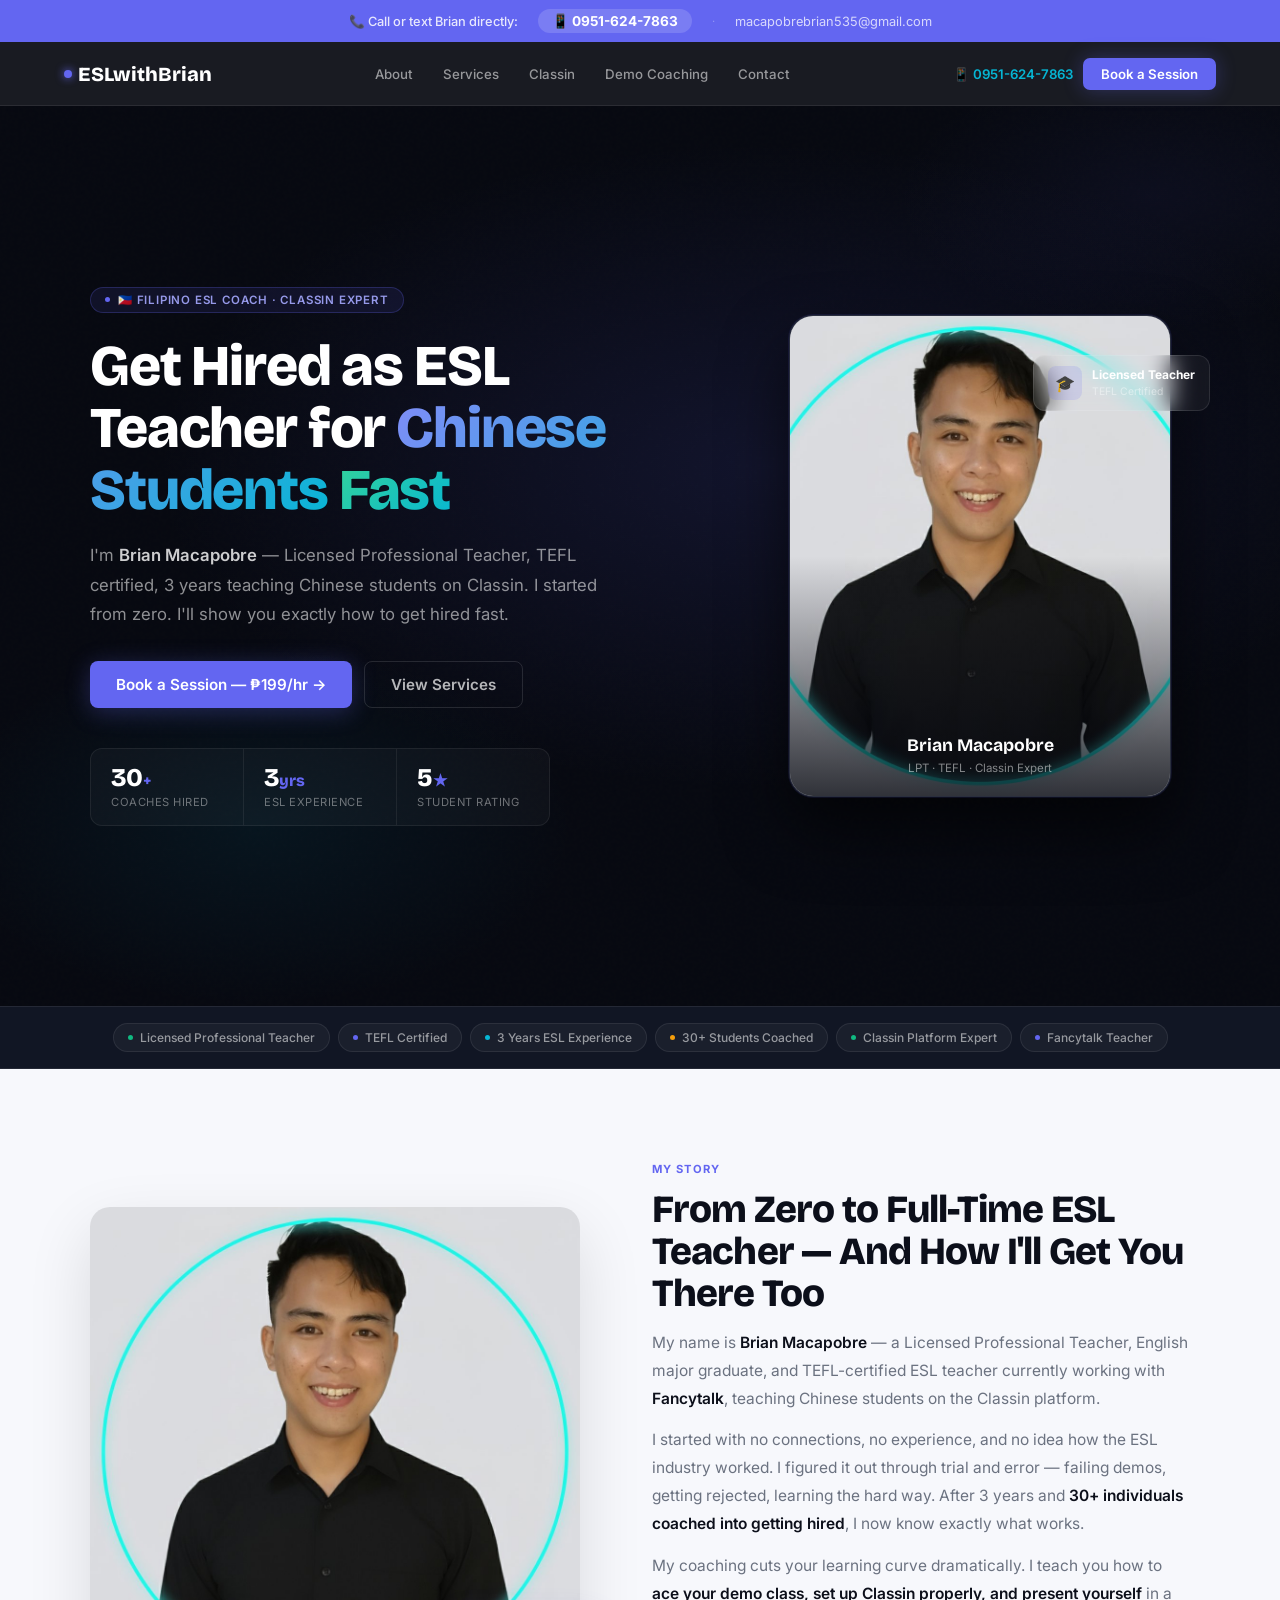
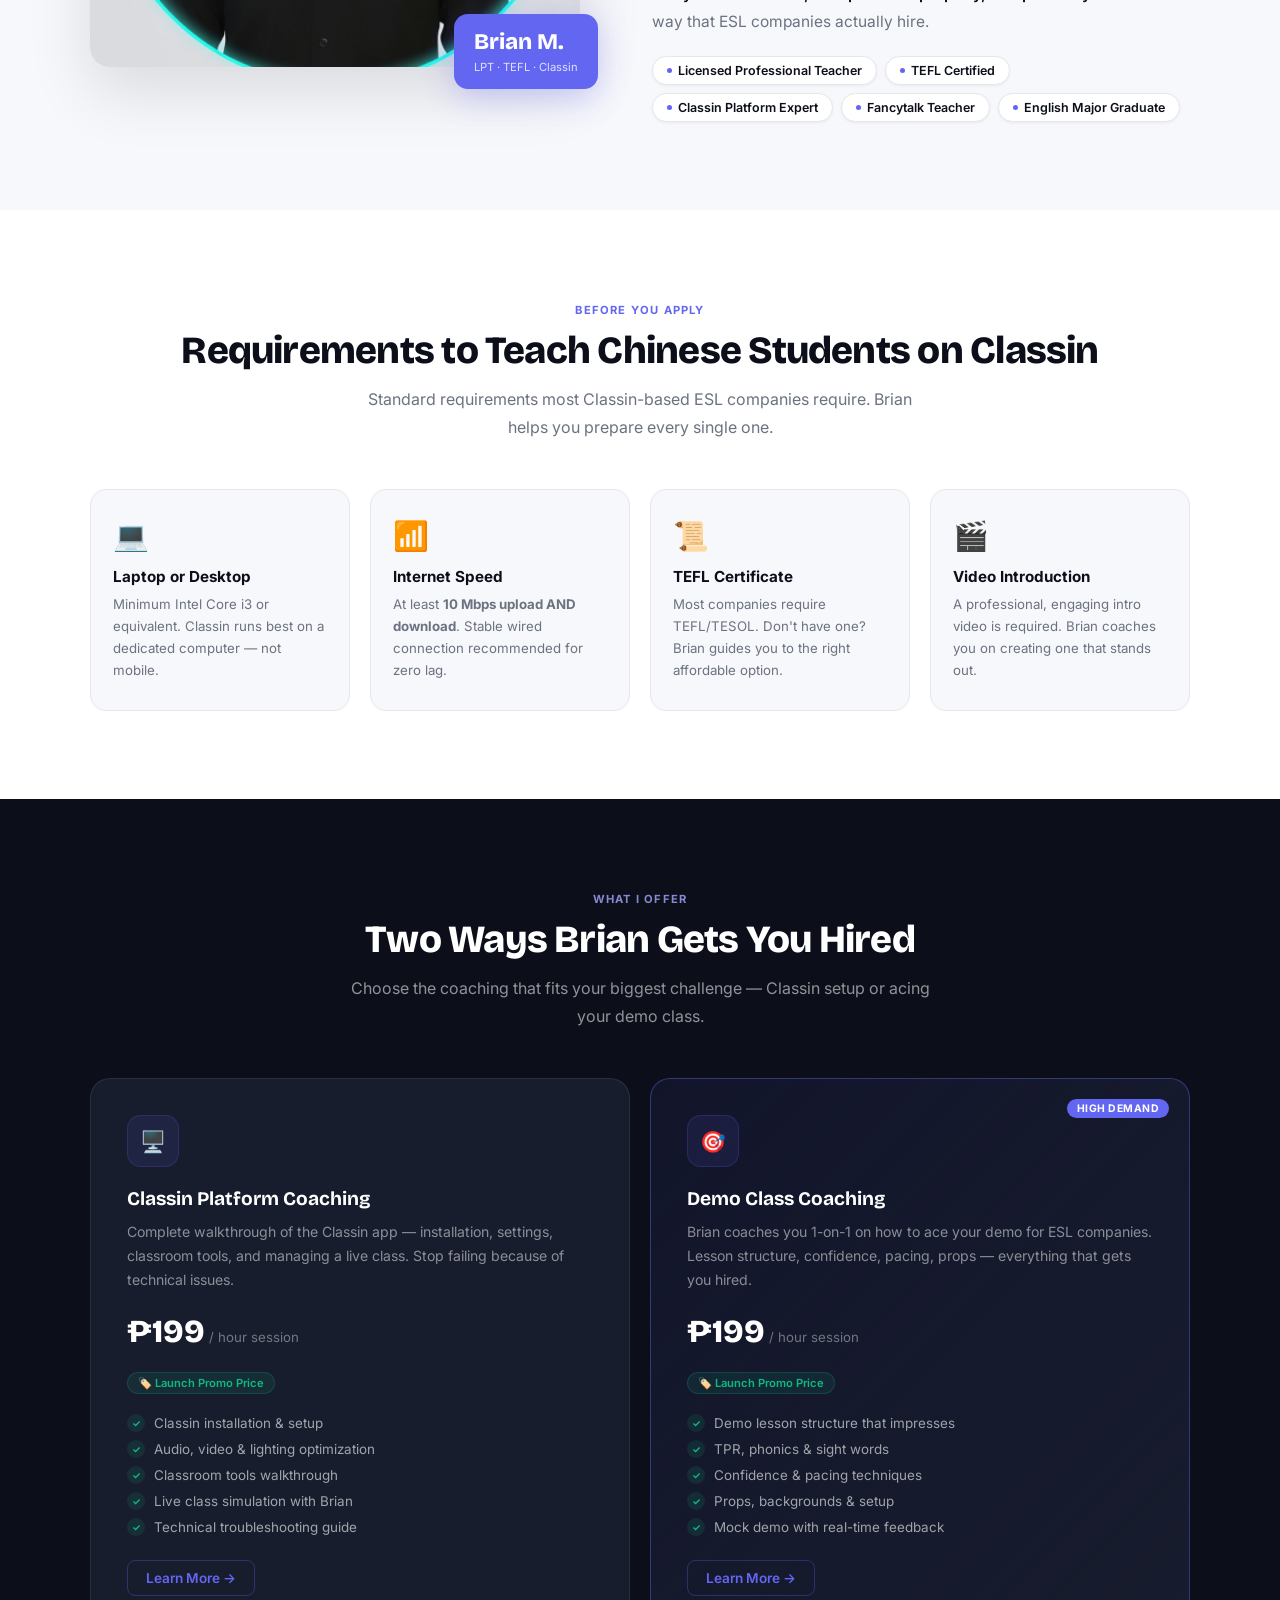
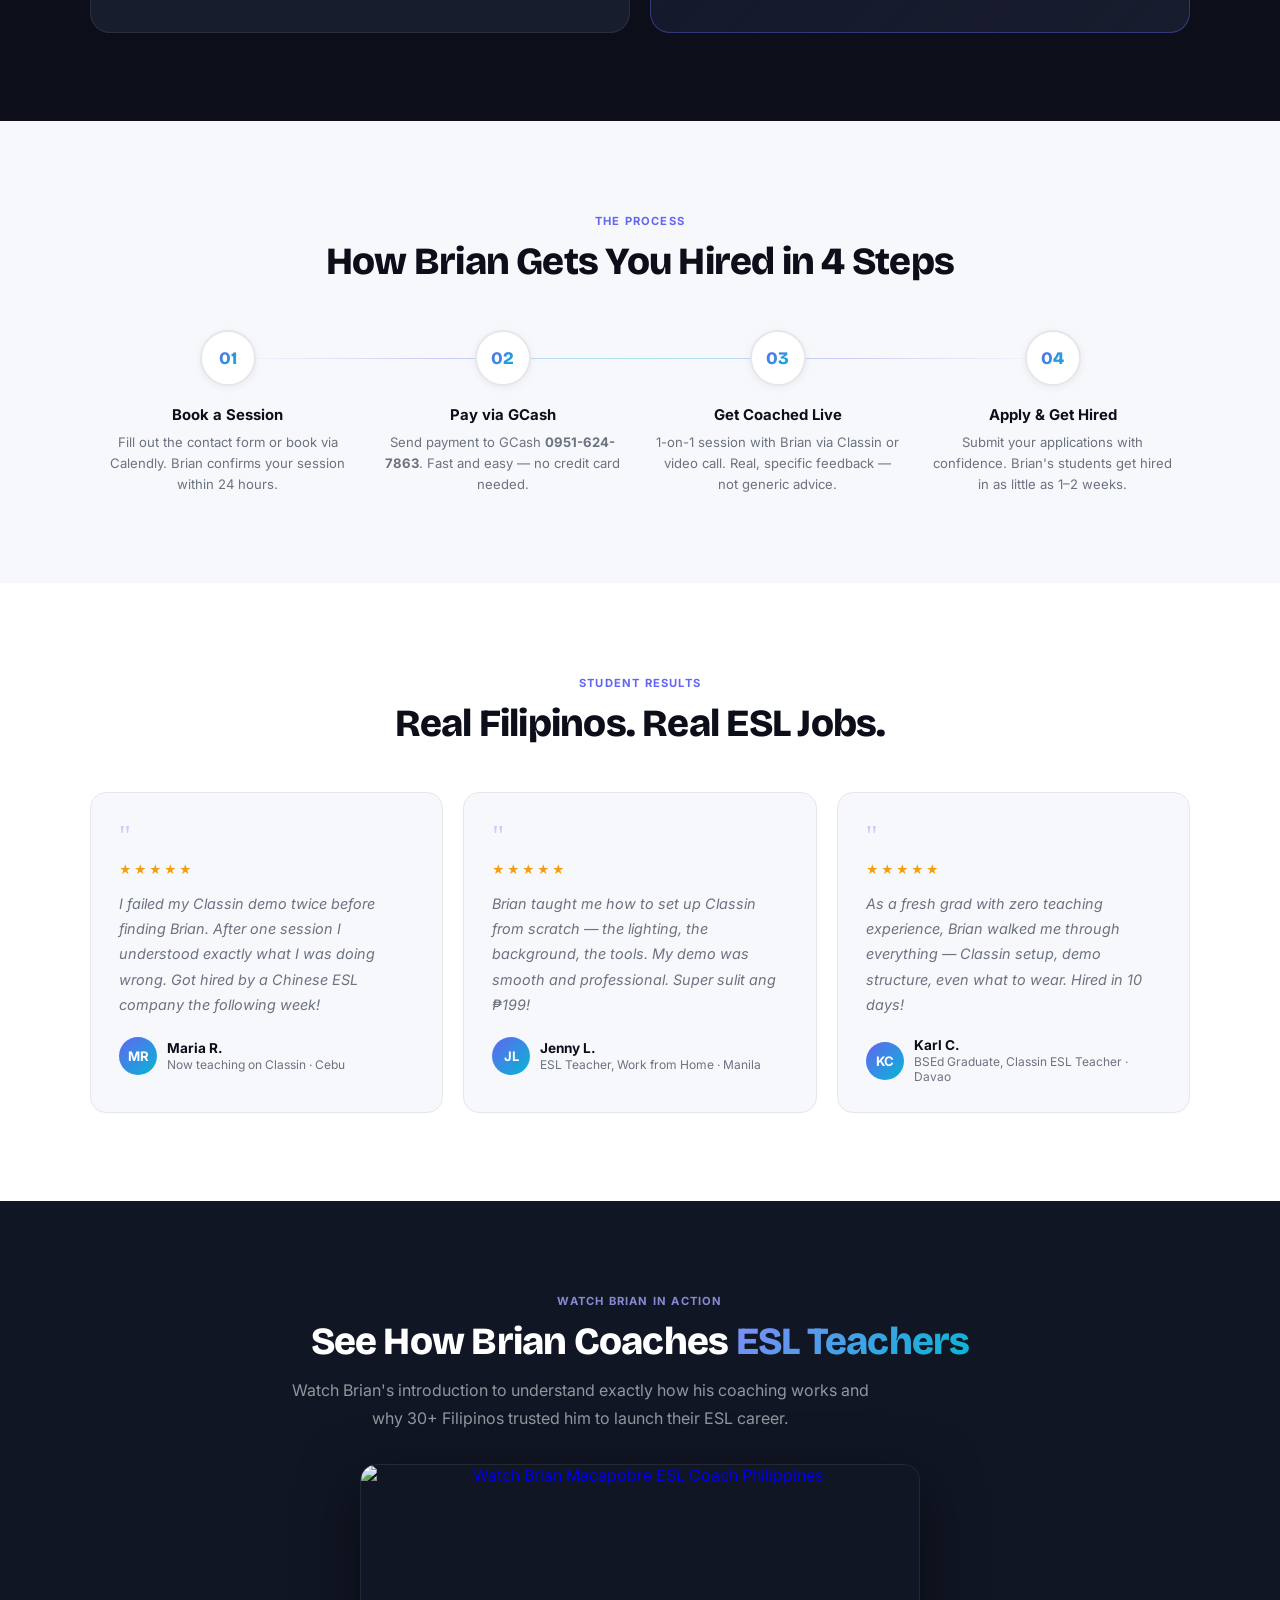
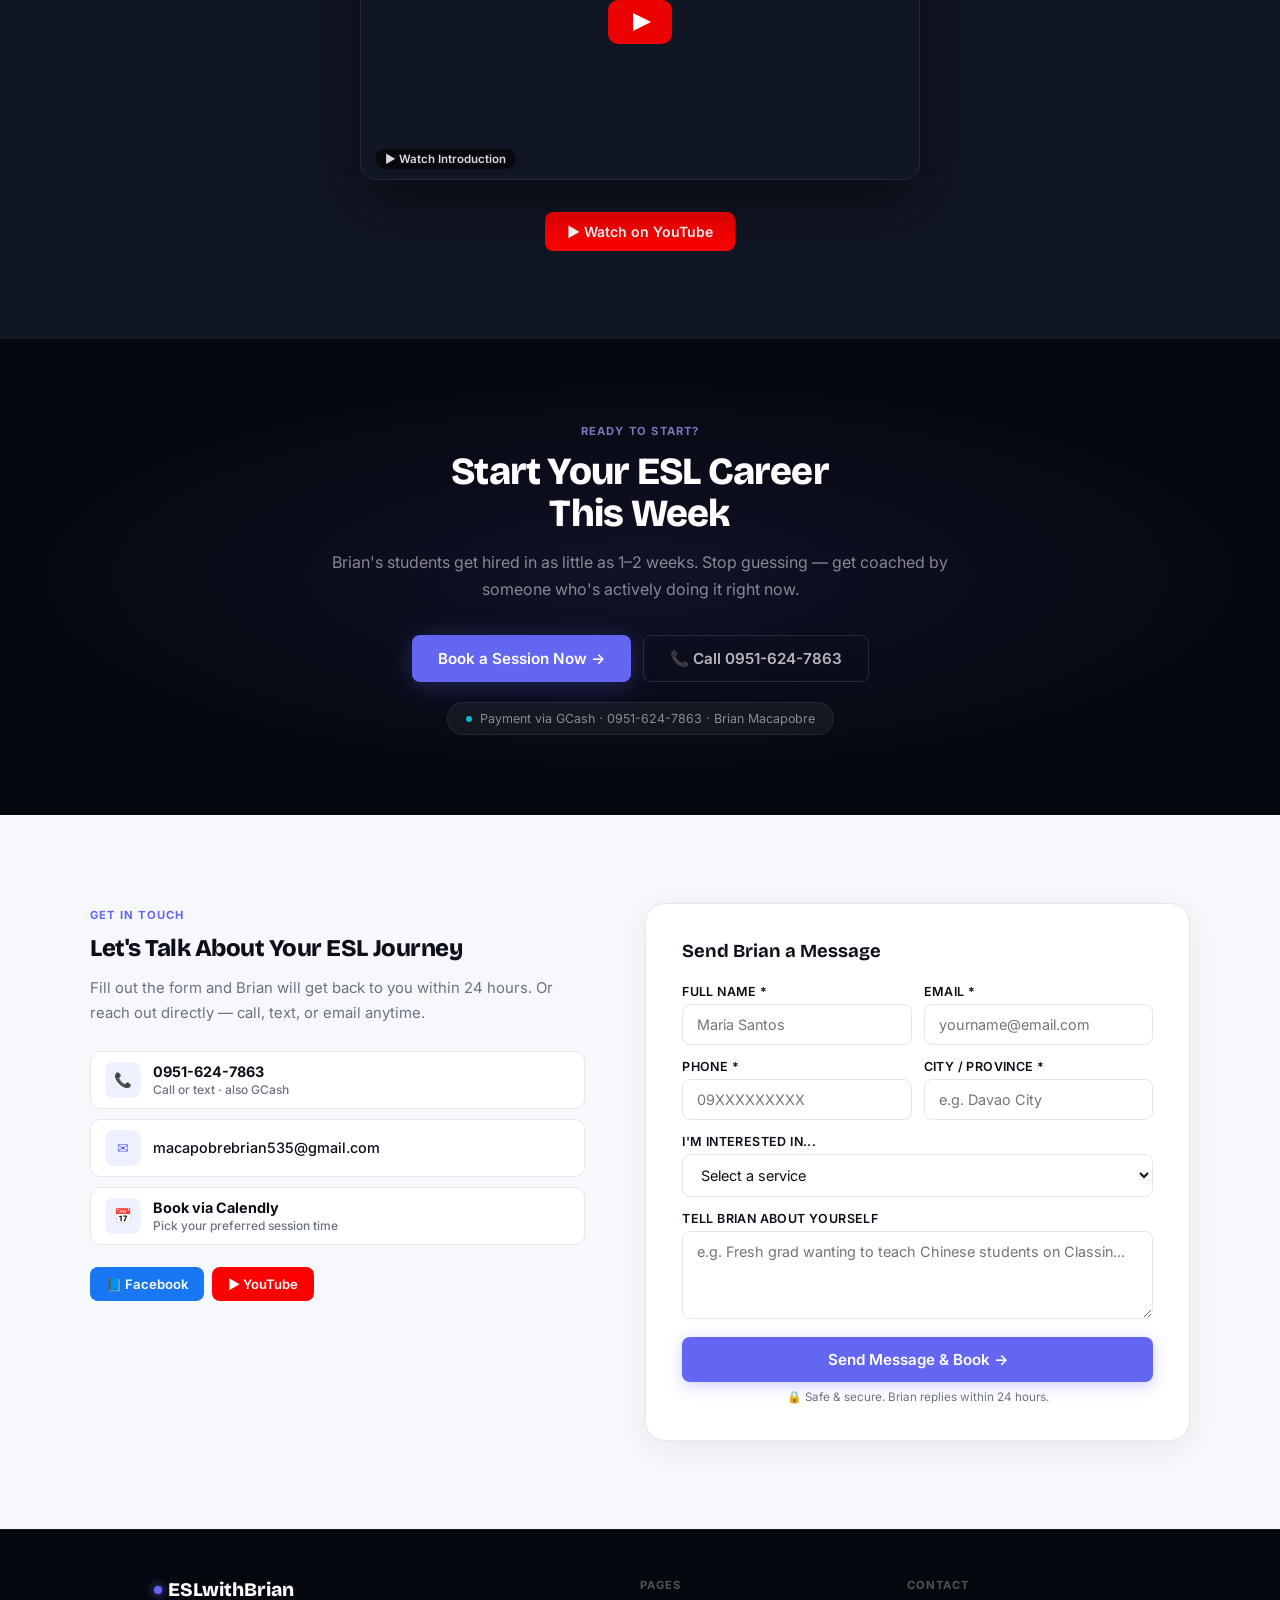
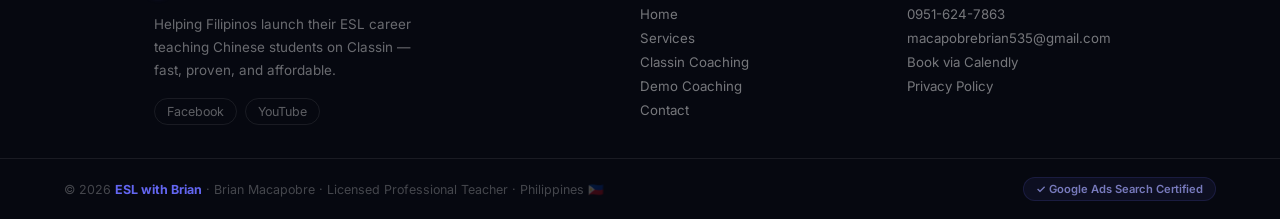
==== commit 5d5ae8dd: "Update index.html" ====
--- a/index.html
+++ b/index.html
@@ -907,20 +907,14 @@
     </div>
     <div class="hero-photo-wrap">
       <div class="hero-photo-card">
-        <img src="brian-macapobre.jpg" alt="Brian Macapobre - ESL Teacher Coach Philippines Classin" class="hero-photo" width="380" height="480">
+        <img src="brian-macapobre.jpg" alt="Brian Macapobre - Licensed ESL Teacher and Coach Philippines, Classin Platform Expert" class="hero-photo" width="380" height="480">
         <div class="hero-photo-overlay"></div>
         <div class="photo-name">
           <span class="photo-name-text">Brian Macapobre</span>
           <span class="photo-name-sub">LPT · TEFL · Classin Expert</span>
         </div>
       </div>
-      <div class="float-card float-card-1">
-        <div class="float-icon green">✓</div>
-        <div>
-          <div class="float-label">Google Ads</div>
-          <div class="float-sub">Search Certified</div>
-        </div>
-      </div>
+
       <div class="float-card float-card-2">
         <div class="float-icon blue">🎓</div>
         <div>
@@ -949,7 +943,7 @@
   <div class="section-inner">
     <div class="about-grid">
       <div class="about-img-wrap">
-        <img src="brian-macapobre.jpg" alt="Brian Macapobre Licensed ESL Teacher Classin Coach Philippines" class="about-img" loading="lazy" width="440" height="460">
+        <img src="brian-macapobre.jpg" alt="Brian Macapobre - Licensed Professional Teacher and ESL Coach Philippines, Classin and Demo Class Expert" class="about-img" loading="lazy" width="440" height="460">
         <div class="about-chip">
           <strong>Brian M.</strong>
           <span>LPT · TEFL · Classin</span>
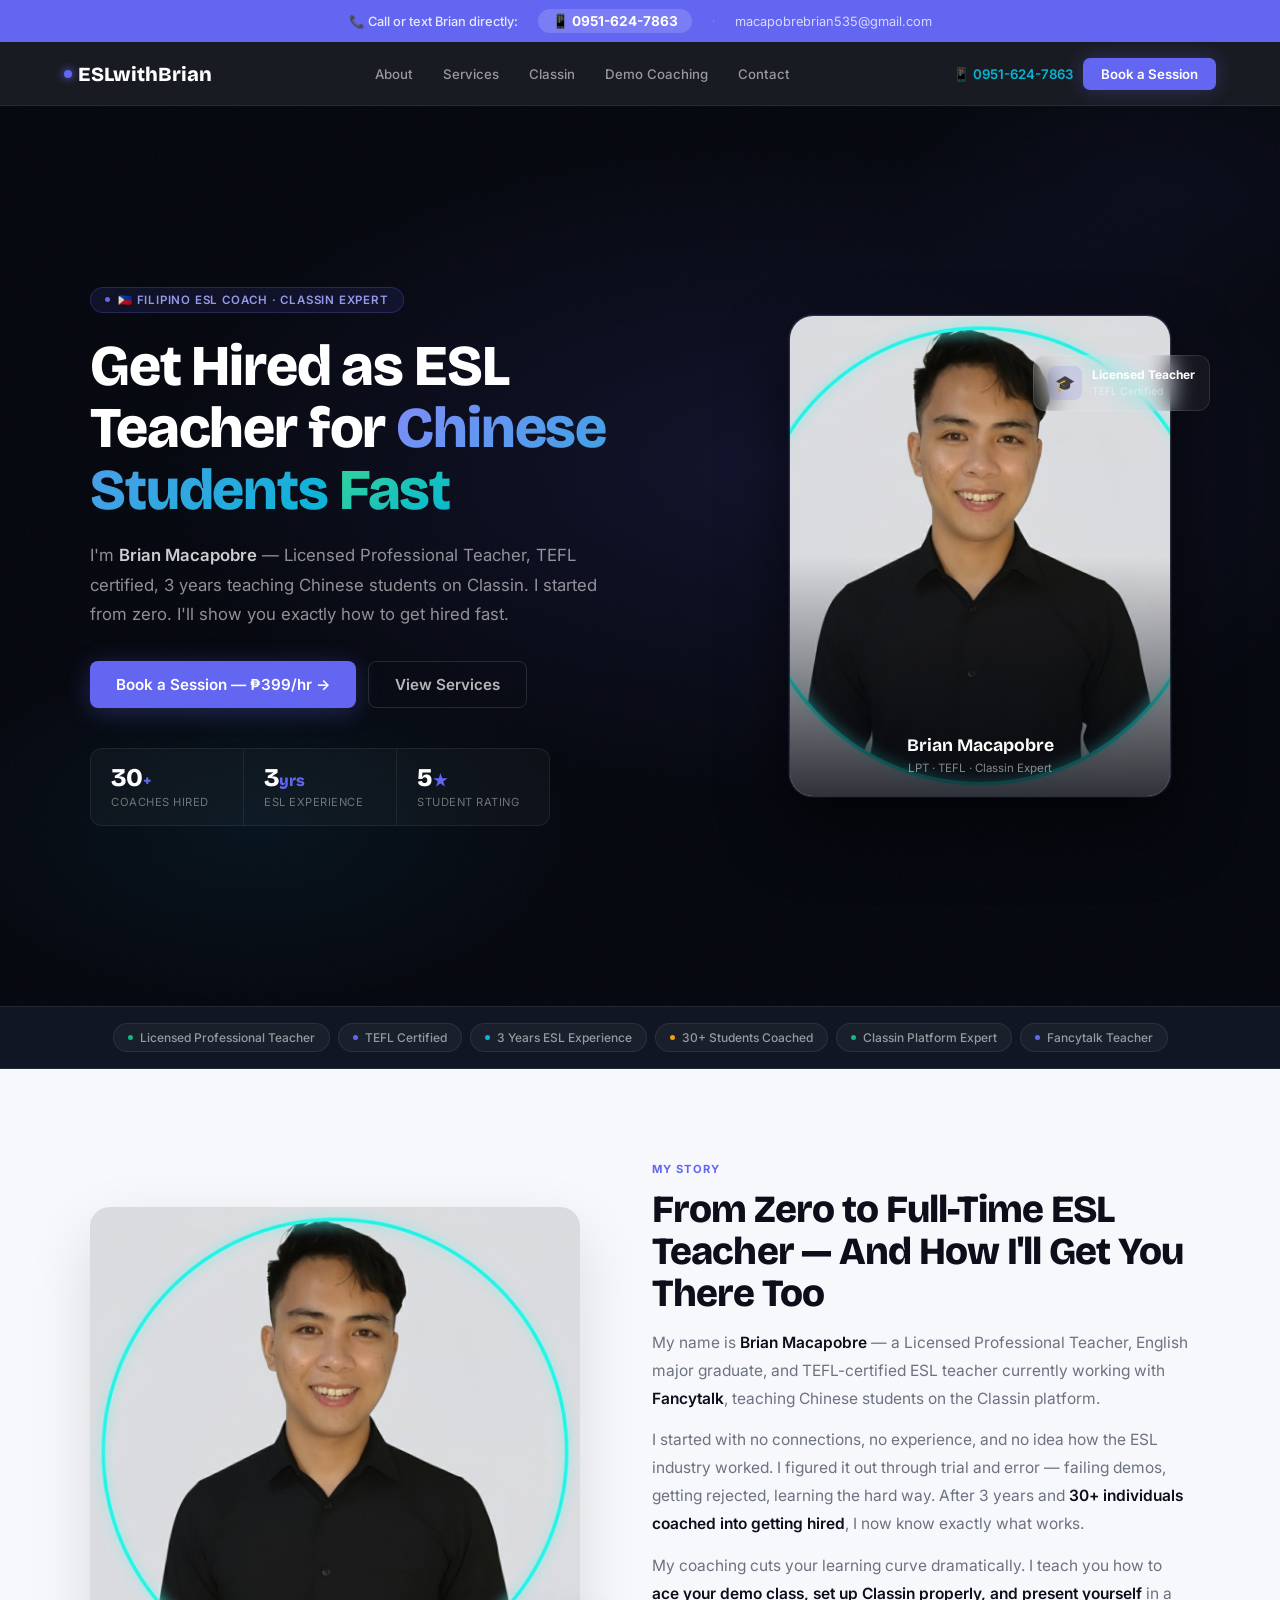
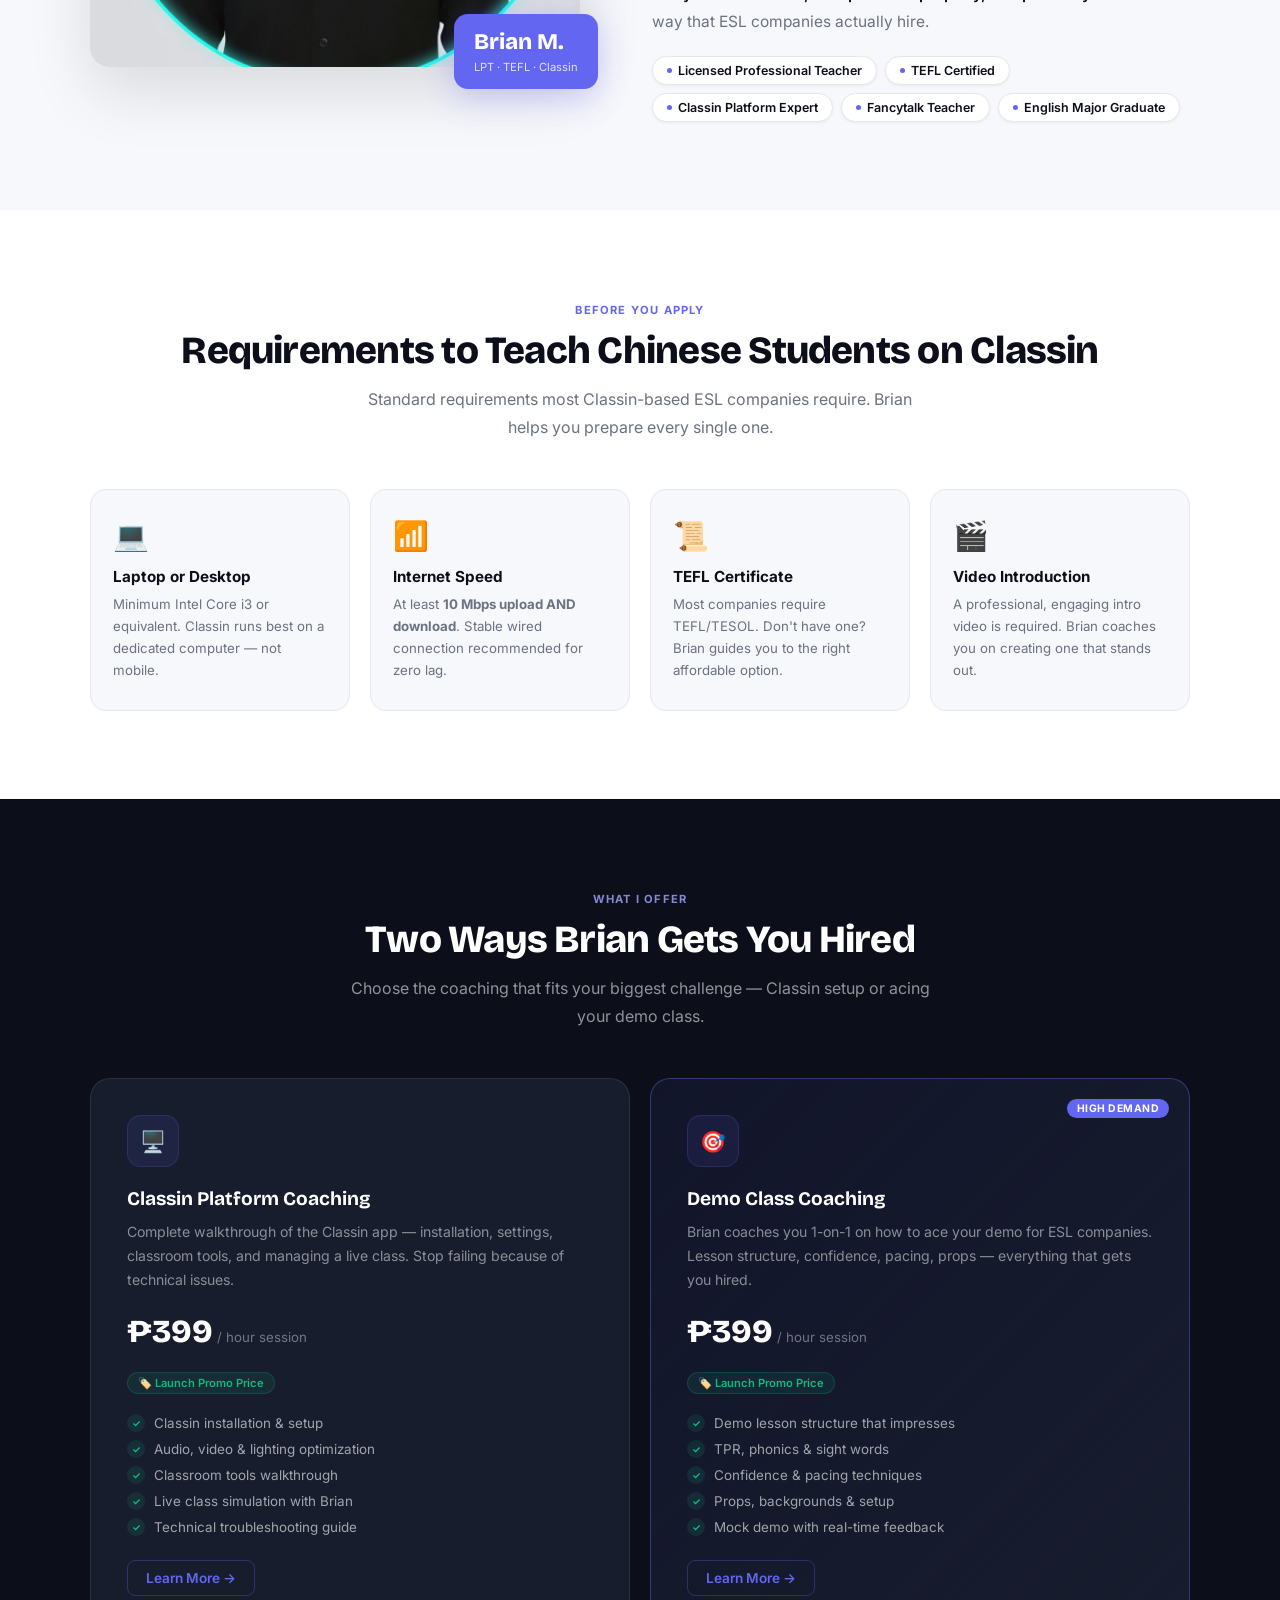
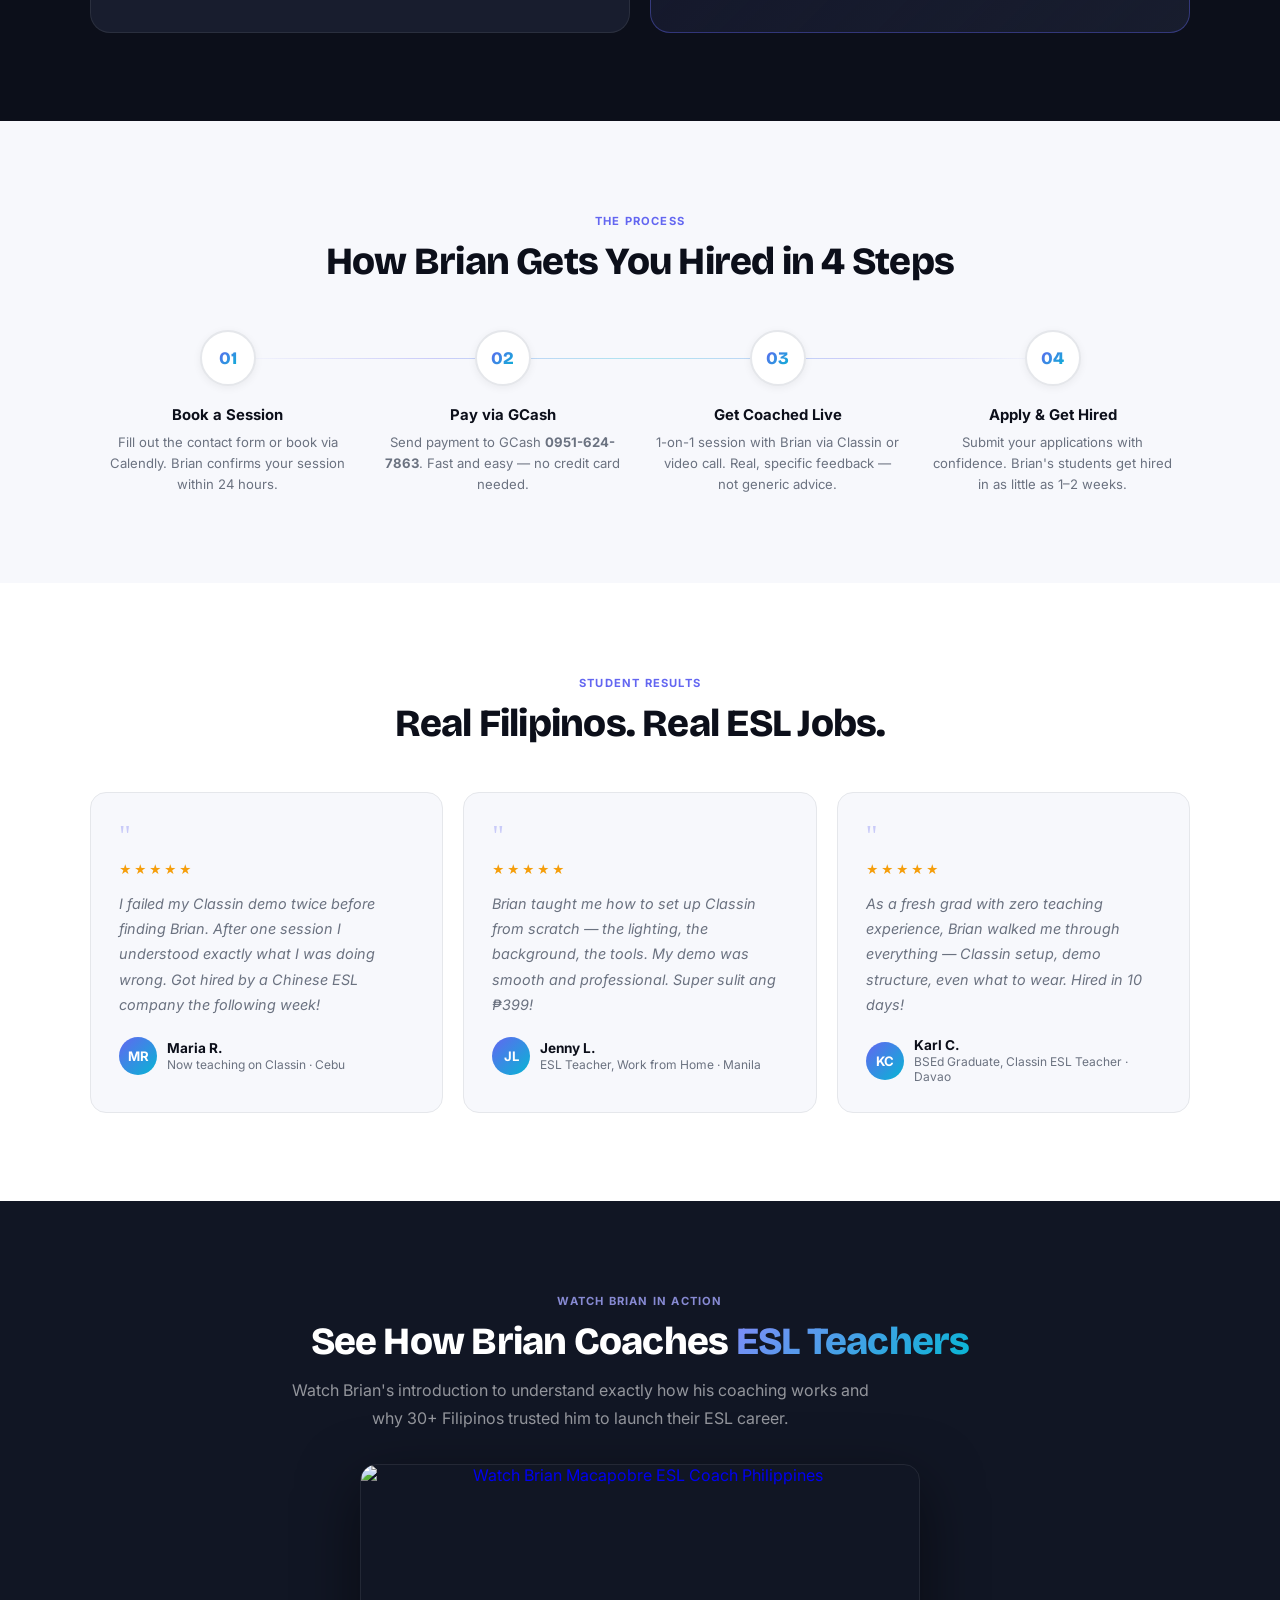
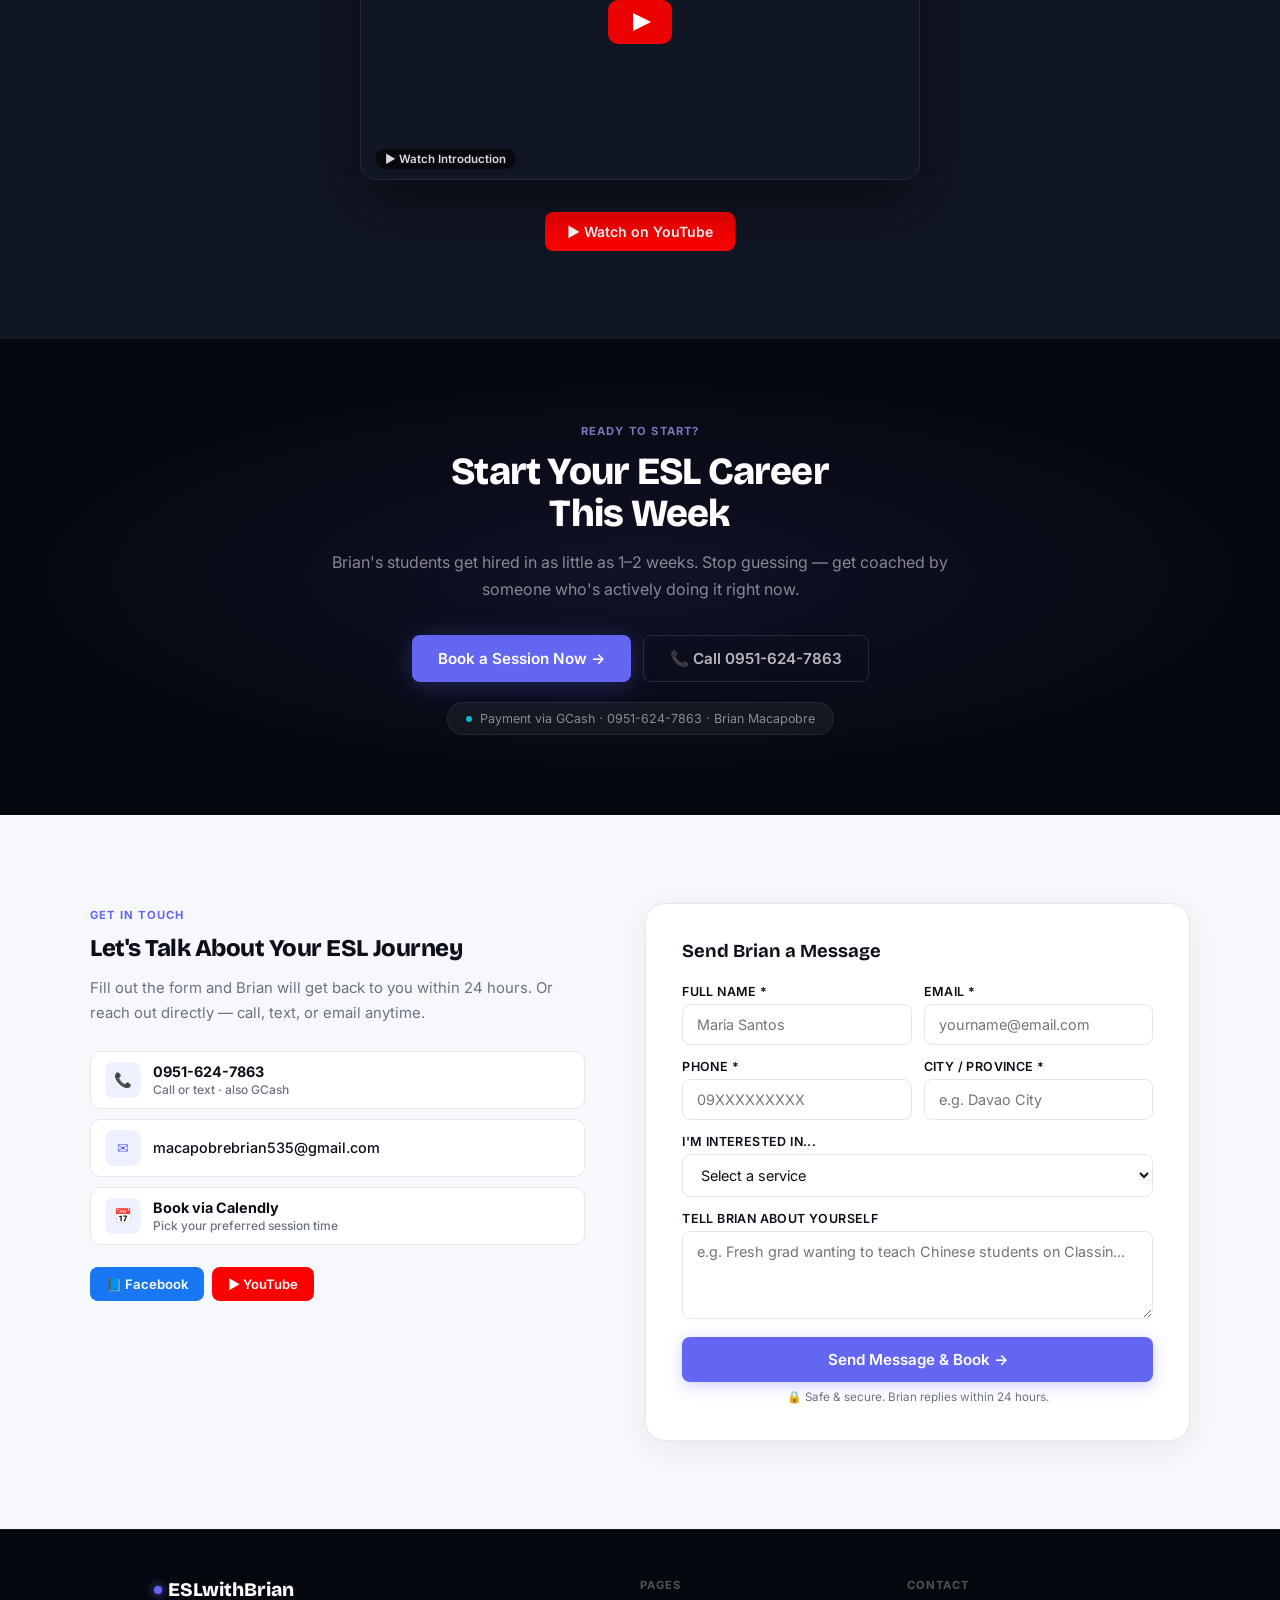
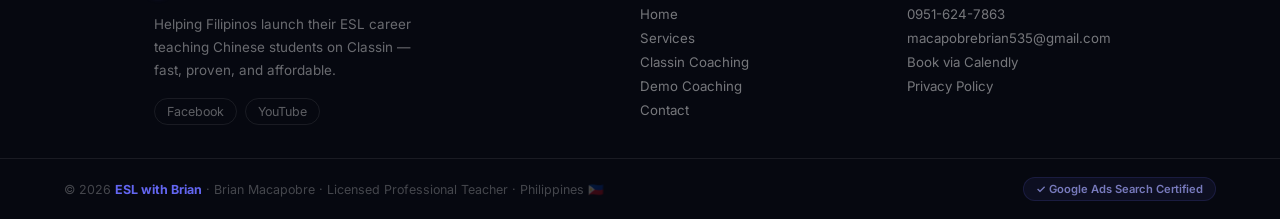
==== commit cd4bee68: "Update index.html" ====
--- a/index.html
+++ b/index.html
@@ -4,7 +4,7 @@
 <meta charset="UTF-8">
 <meta name="viewport" content="width=device-width, initial-scale=1.0">
 <title>ESL with Brian | Get Hired as ESL Teacher for Chinese Students Fast</title>
-<meta name="description" content="Brian Macapobre — Licensed ESL Teacher & Coach. Expert Classin platform training & demo class coaching. Get hired fast teaching Chinese students. ₱199/hr.">
+<meta name="description" content="Brian Macapobre — Licensed ESL Teacher & Coach. Expert Classin platform training & demo class coaching. Get hired fast teaching Chinese students. ₱399/hr.">
 <meta name="robots" content="index, follow">
 <link rel="canonical" href="https://eslwithbrian.com/">
 <meta http-equiv="Content-Security-Policy" content="upgrade-insecure-requests">
@@ -896,7 +896,7 @@
       <h1>Get Hired as ESL Teacher for <span class="highlight">Chinese Students</span> <span class="highlight-2">Fast</span></h1>
       <p class="hero-sub">I'm <strong>Brian Macapobre</strong> — Licensed Professional Teacher, TEFL certified, 3 years teaching Chinese students on Classin. I started from zero. I'll show you exactly how to get hired fast.</p>
       <div class="hero-actions">
-        <a href="contact.html" class="btn-primary">Book a Session — ₱199/hr →</a>
+        <a href="contact.html" class="btn-primary">Book a Session — ₱399/hr →</a>
         <a href="services.html" class="btn-ghost">View Services</a>
       </div>
       <div class="hero-stats">
@@ -1014,7 +1014,7 @@
         <h3>Classin Platform Coaching</h3>
         <p>Complete walkthrough of the Classin app — installation, settings, classroom tools, and managing a live class. Stop failing because of technical issues.</p>
         <div class="service-price">
-          <span class="price-amount">₱199</span>
+          <span class="price-amount">₱399</span>
           <span class="price-period">/ hour session</span>
         </div>
         <div class="promo-tag">🏷️ Launch Promo Price</div>
@@ -1033,7 +1033,7 @@
         <h3>Demo Class Coaching</h3>
         <p>Brian coaches you 1-on-1 on how to ace your demo for ESL companies. Lesson structure, confidence, pacing, props — everything that gets you hired.</p>
         <div class="service-price">
-          <span class="price-amount">₱199</span>
+          <span class="price-amount">₱399</span>
           <span class="price-period">/ hour session</span>
         </div>
         <div class="promo-tag">🏷️ Launch Promo Price</div>
@@ -1102,7 +1102,7 @@
       <div class="testi-card">
         <div class="testi-quote">"</div>
         <div class="testi-stars">★★★★★</div>
-        <p class="testi-text">Brian taught me how to set up Classin from scratch — the lighting, the background, the tools. My demo was smooth and professional. Super sulit ang ₱199!</p>
+        <p class="testi-text">Brian taught me how to set up Classin from scratch — the lighting, the background, the tools. My demo was smooth and professional. Super sulit ang ₱399!</p>
         <div class="testi-author">
           <div class="testi-avatar">JL</div>
           <div><div class="testi-name">Jenny L.</div><div class="testi-role">ESL Teacher, Work from Home · Manila</div></div>
@@ -1199,8 +1199,8 @@
             <label>I'm interested in...</label>
             <select name="service">
               <option value="">Select a service</option>
-              <option>Classin Platform Coaching (₱199/hr)</option>
-              <option>Demo Class Coaching (₱199/hr)</option>
+              <option>Classin Platform Coaching (₱399/hr)</option>
+              <option>Demo Class Coaching (₱399/hr)</option>
               <option>Both Services</option>
             </select>
           </div>
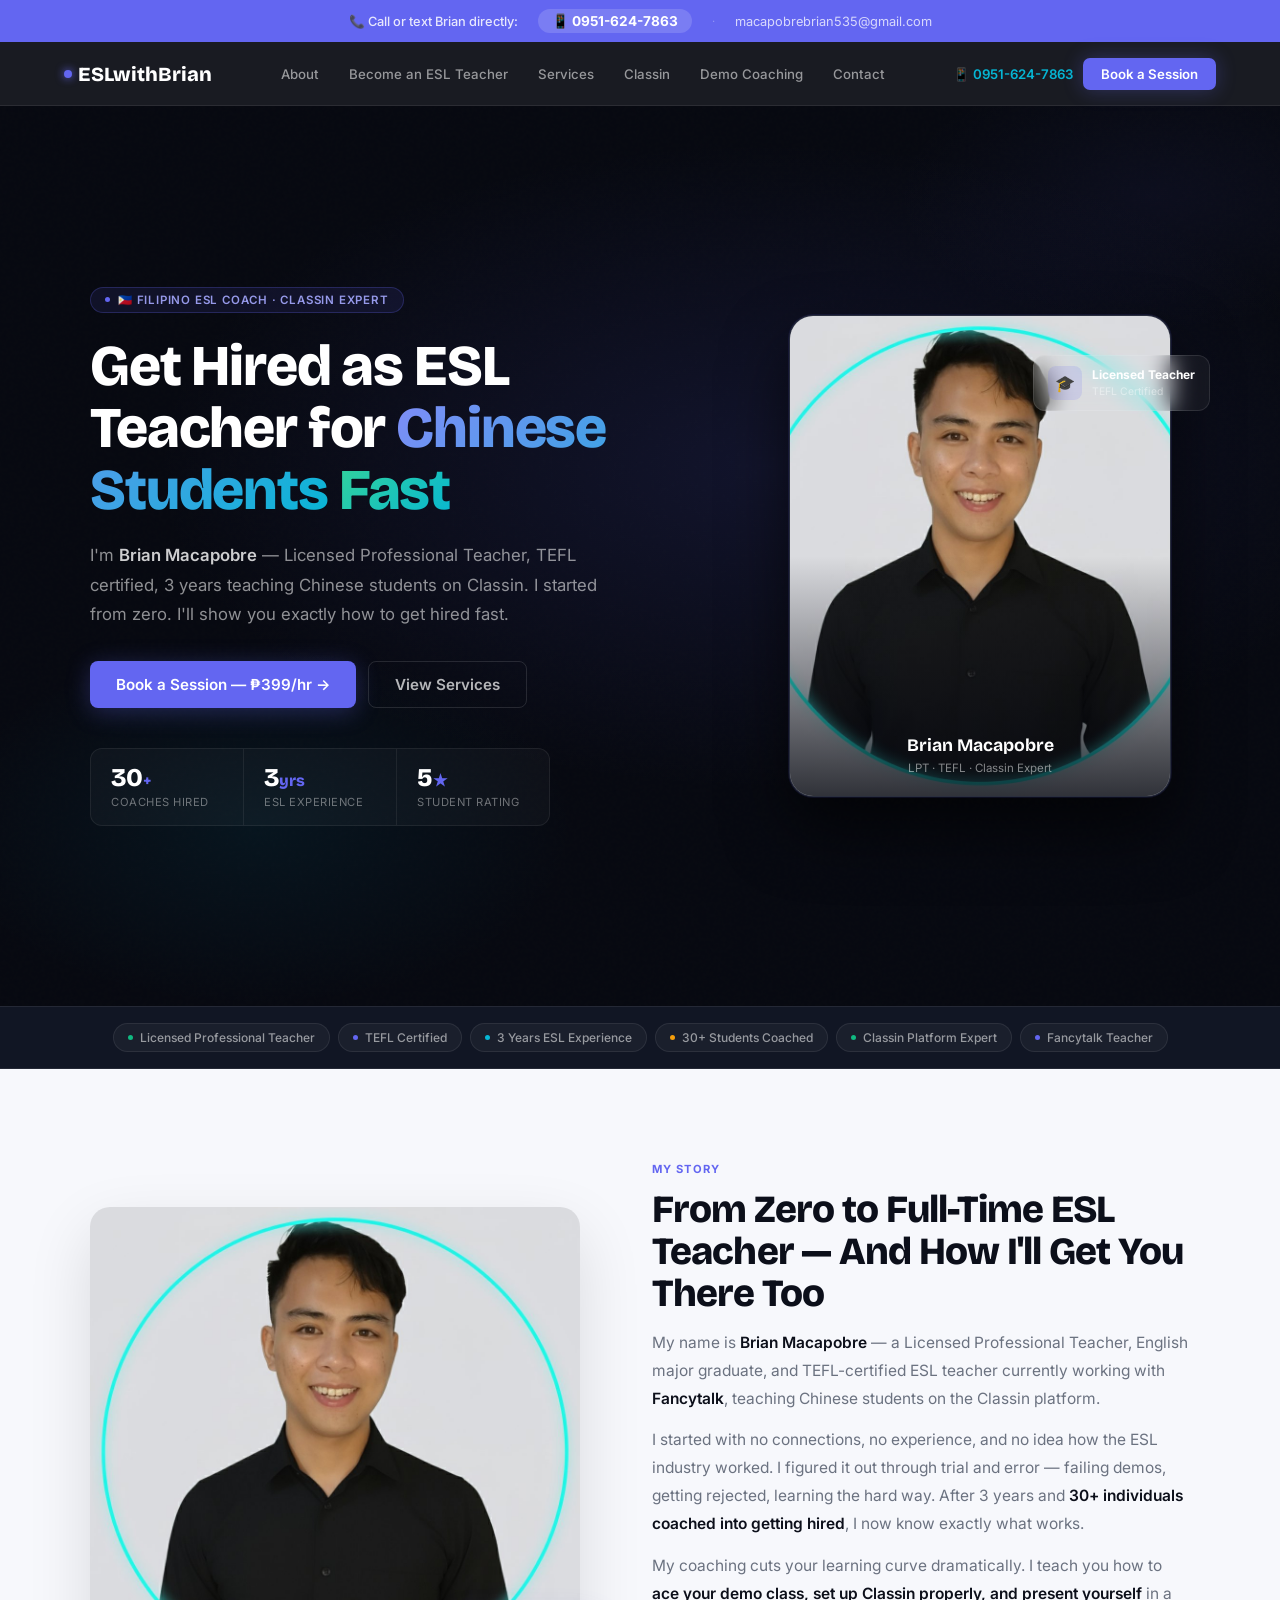
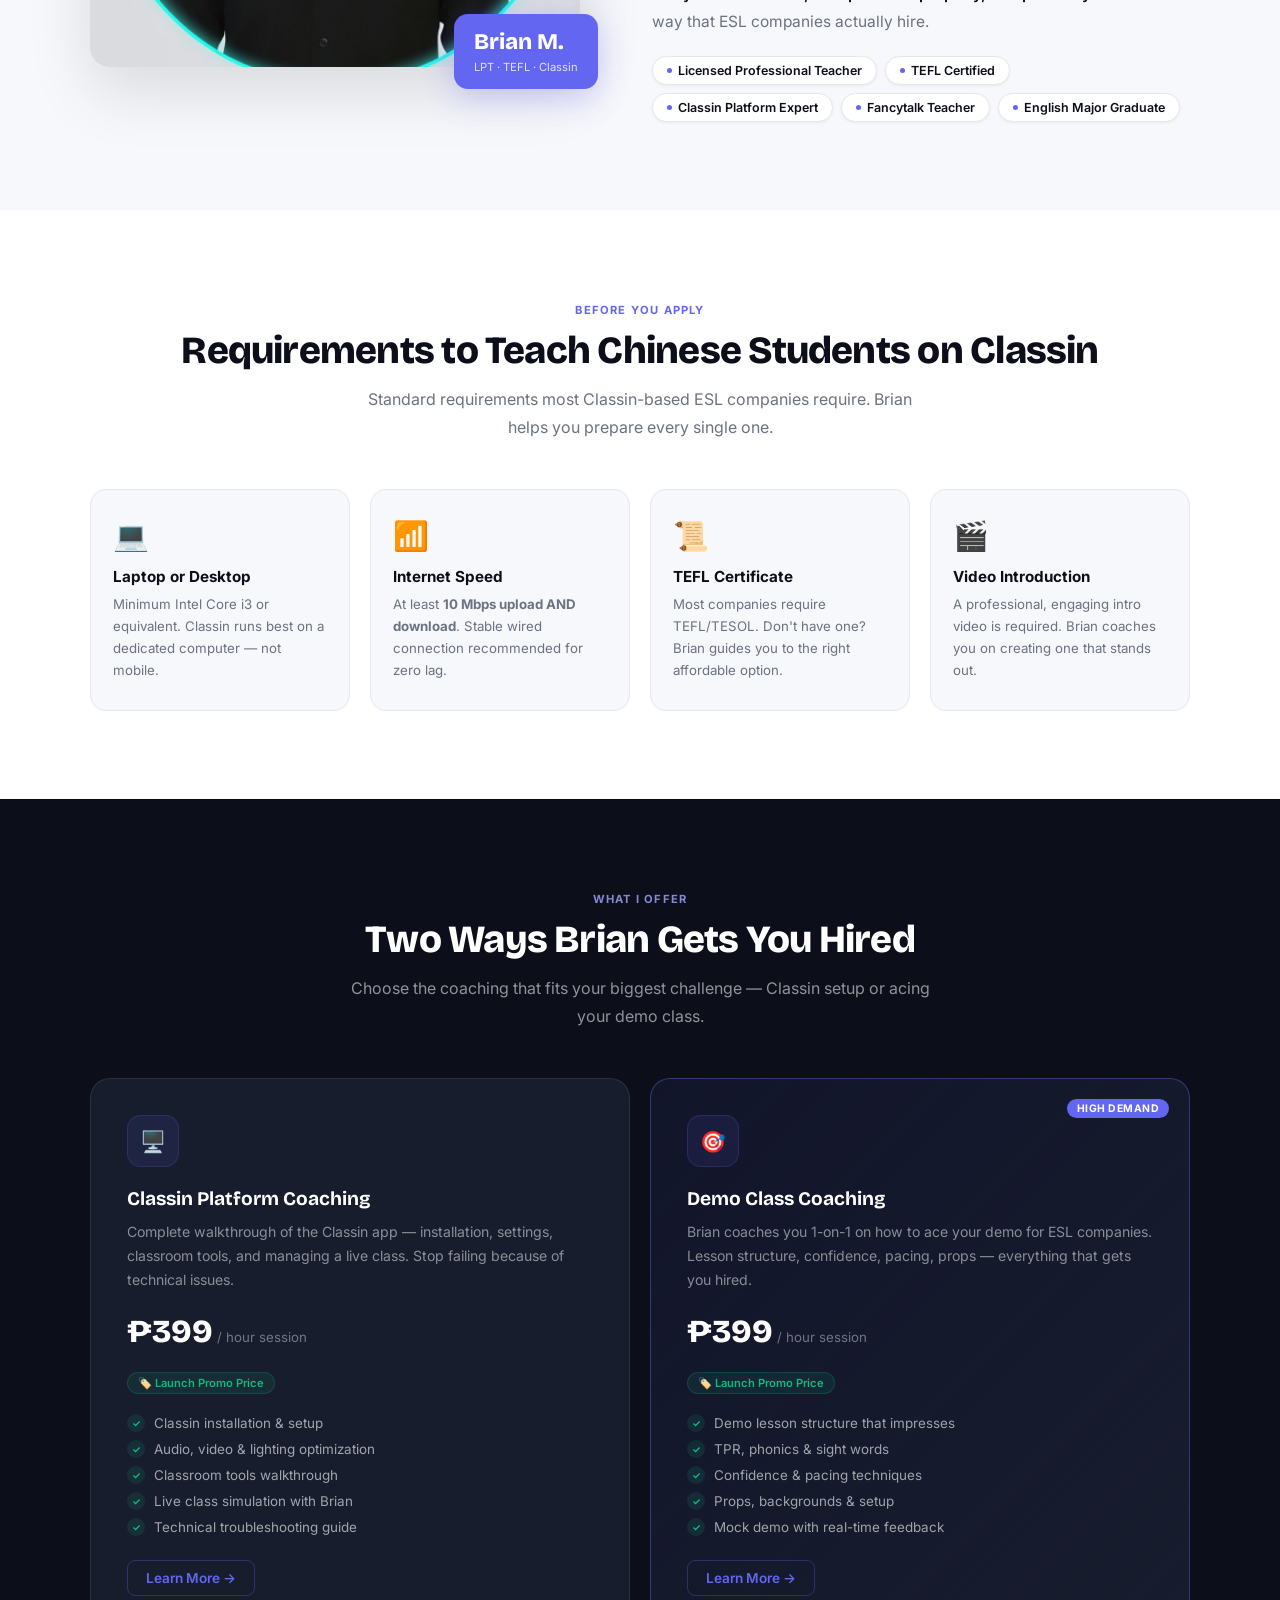
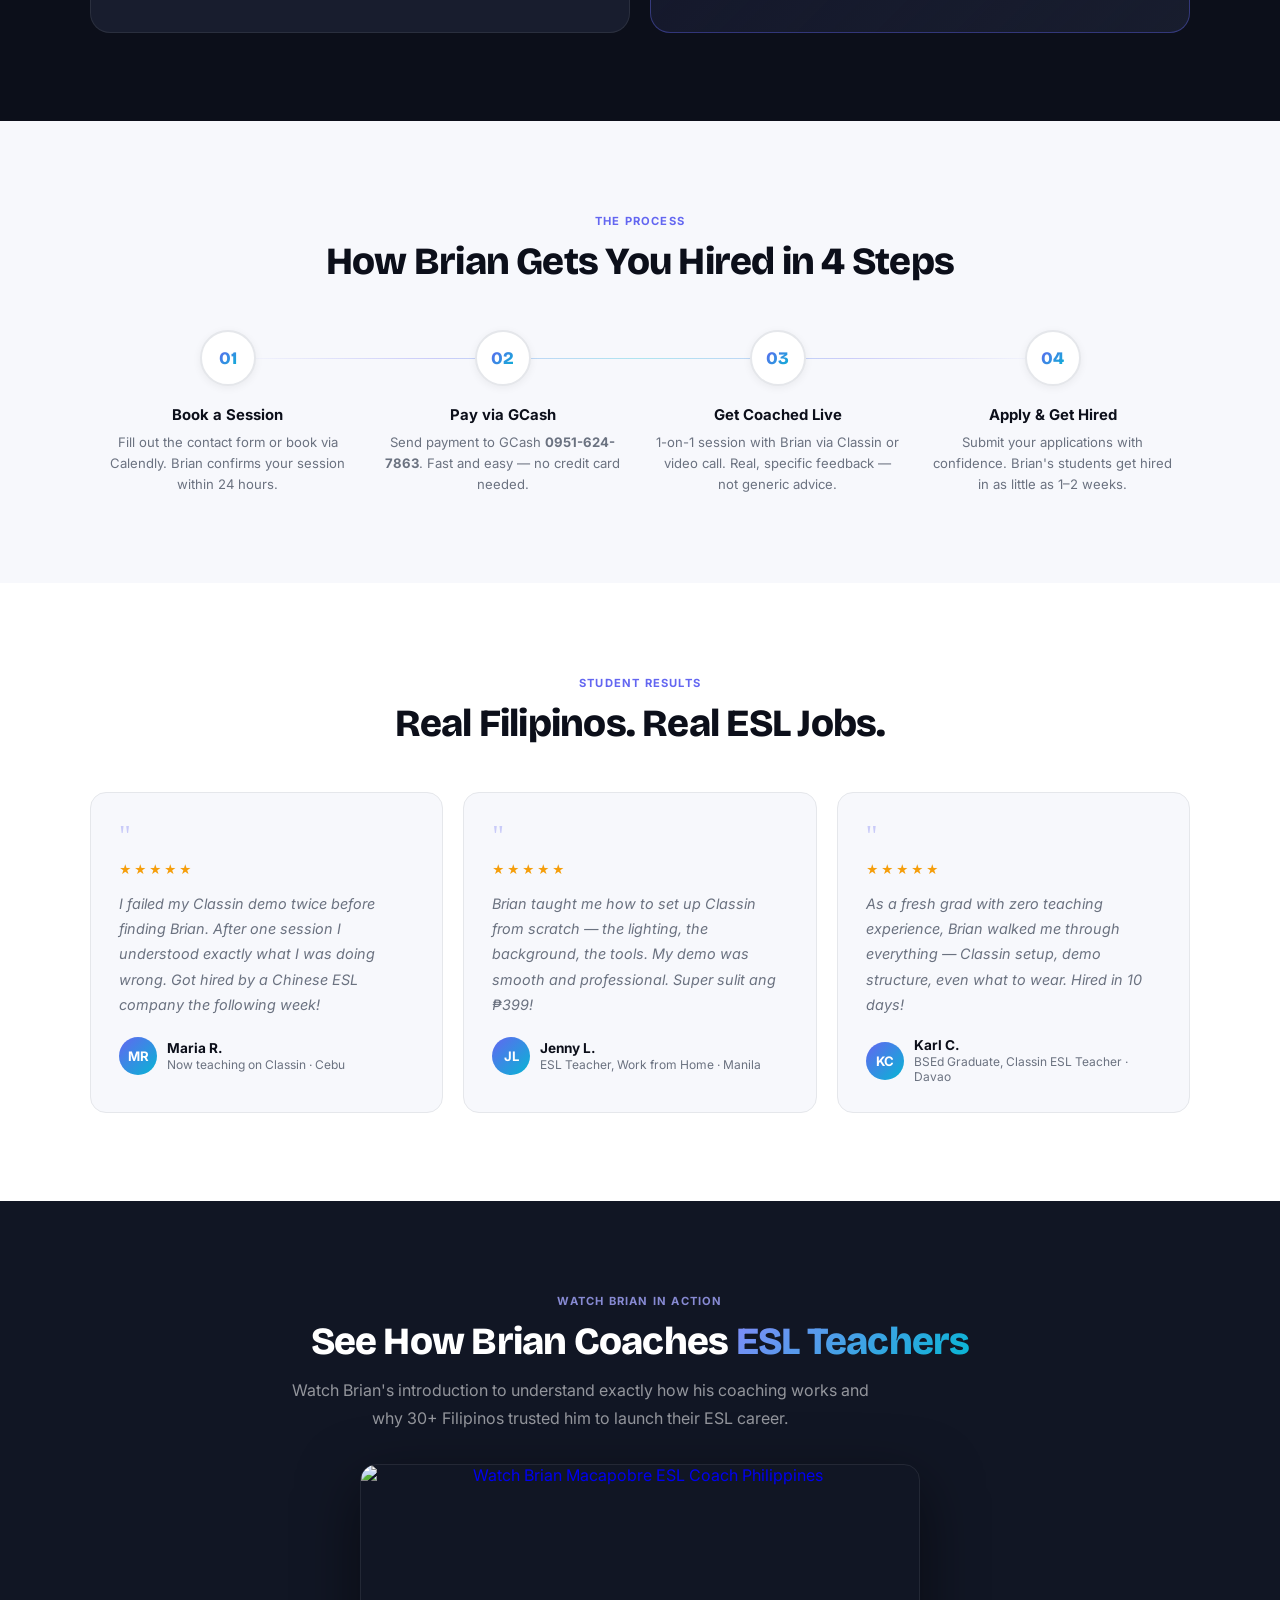
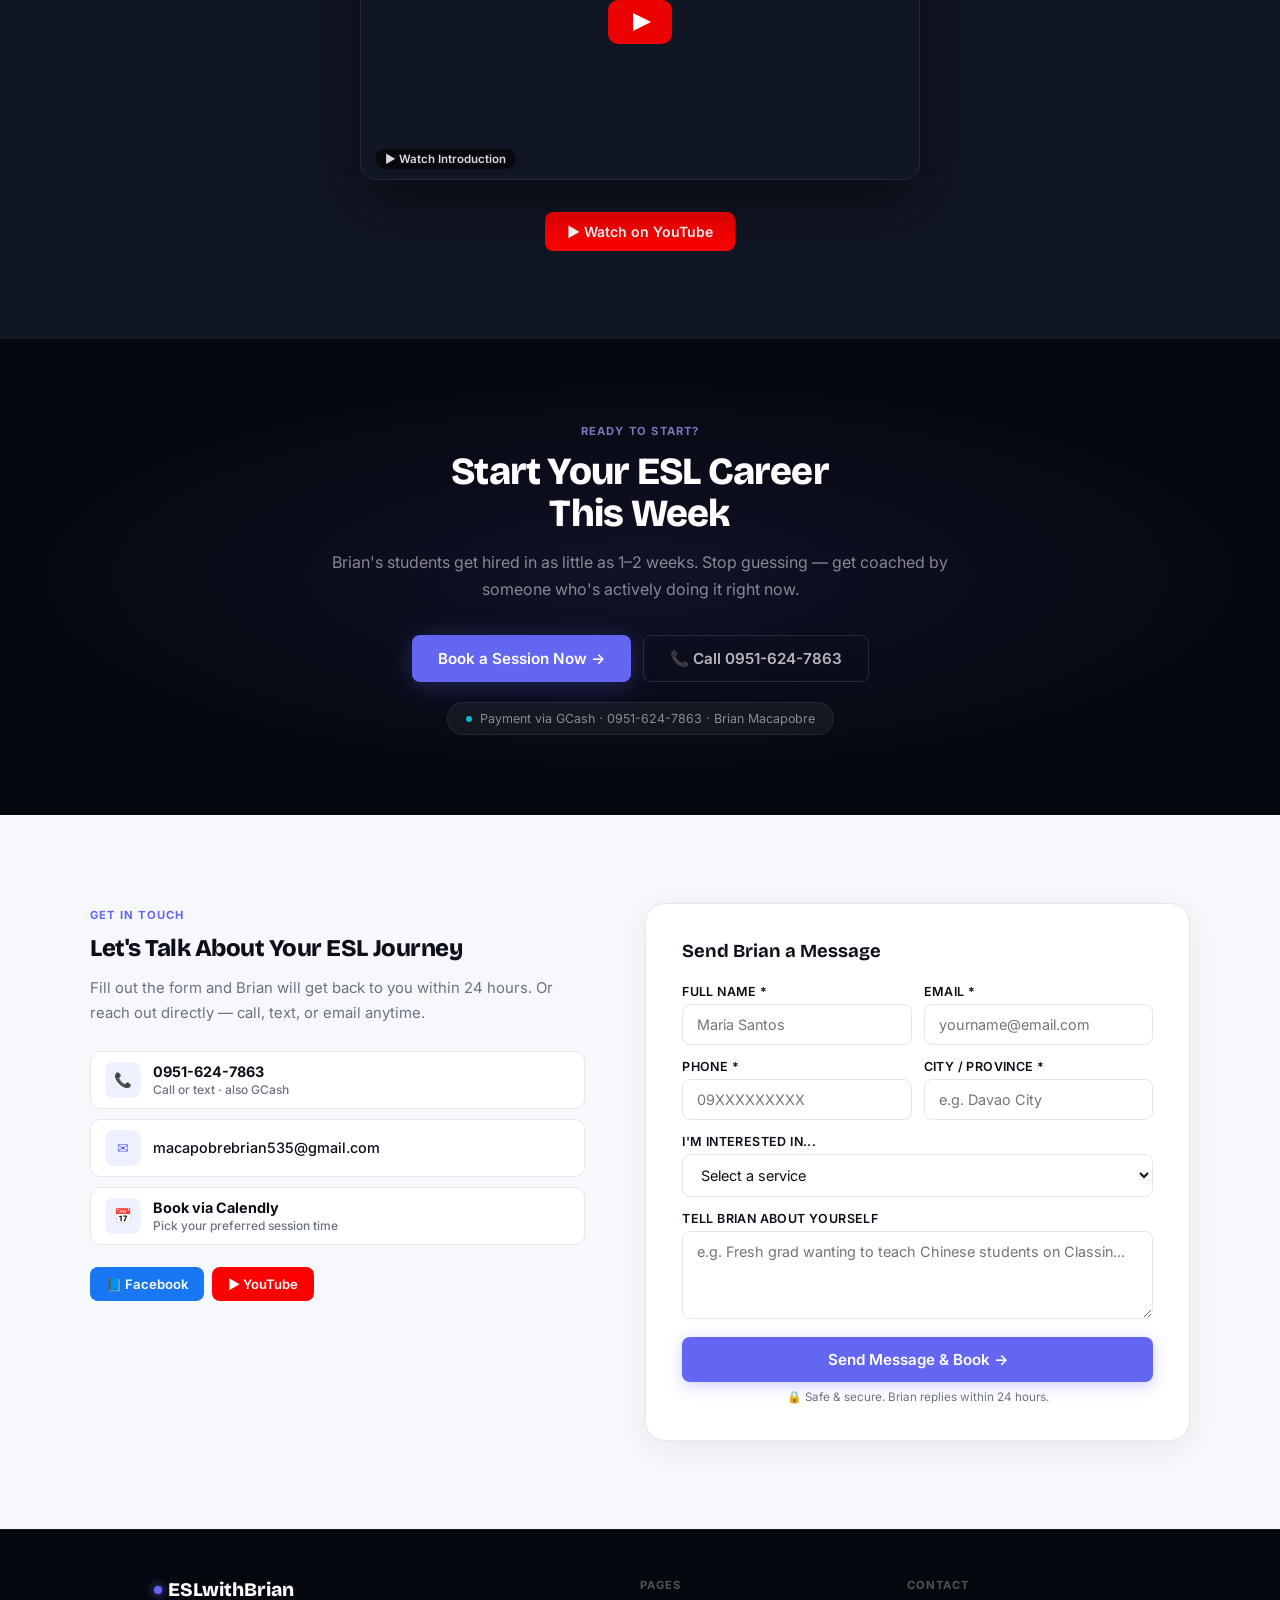
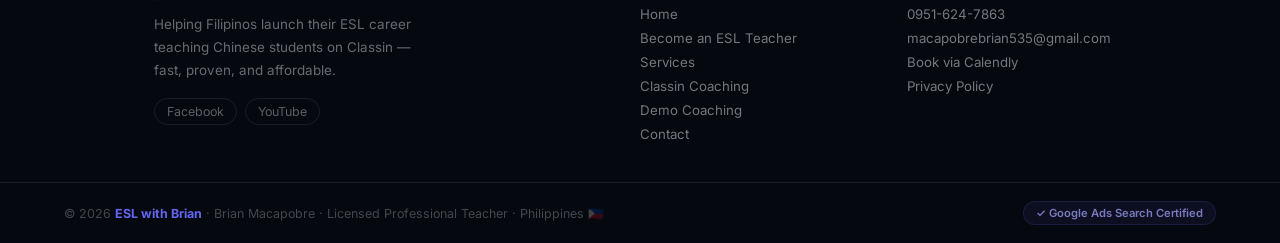
==== commit 5e383965: "Update index.html" ====
--- a/index.html
+++ b/index.html
@@ -876,6 +876,7 @@
   </a>
   <div class="nav-links">
     <a href="#about">About</a>
+    <a href="become-esl-teacher.html">Become an ESL Teacher</a>
     <a href="services.html">Services</a>
     <a href="classin-coaching.html">Classin</a>
     <a href="demo-coaching.html">Demo Coaching</a>
@@ -1230,6 +1231,7 @@
     <div class="footer-col">
       <h5>Pages</h5>
       <a href="index.html">Home</a>
+      <a href="become-esl-teacher.html">Become an ESL Teacher</a>
       <a href="services.html">Services</a>
       <a href="classin-coaching.html">Classin Coaching</a>
       <a href="demo-coaching.html">Demo Coaching</a>
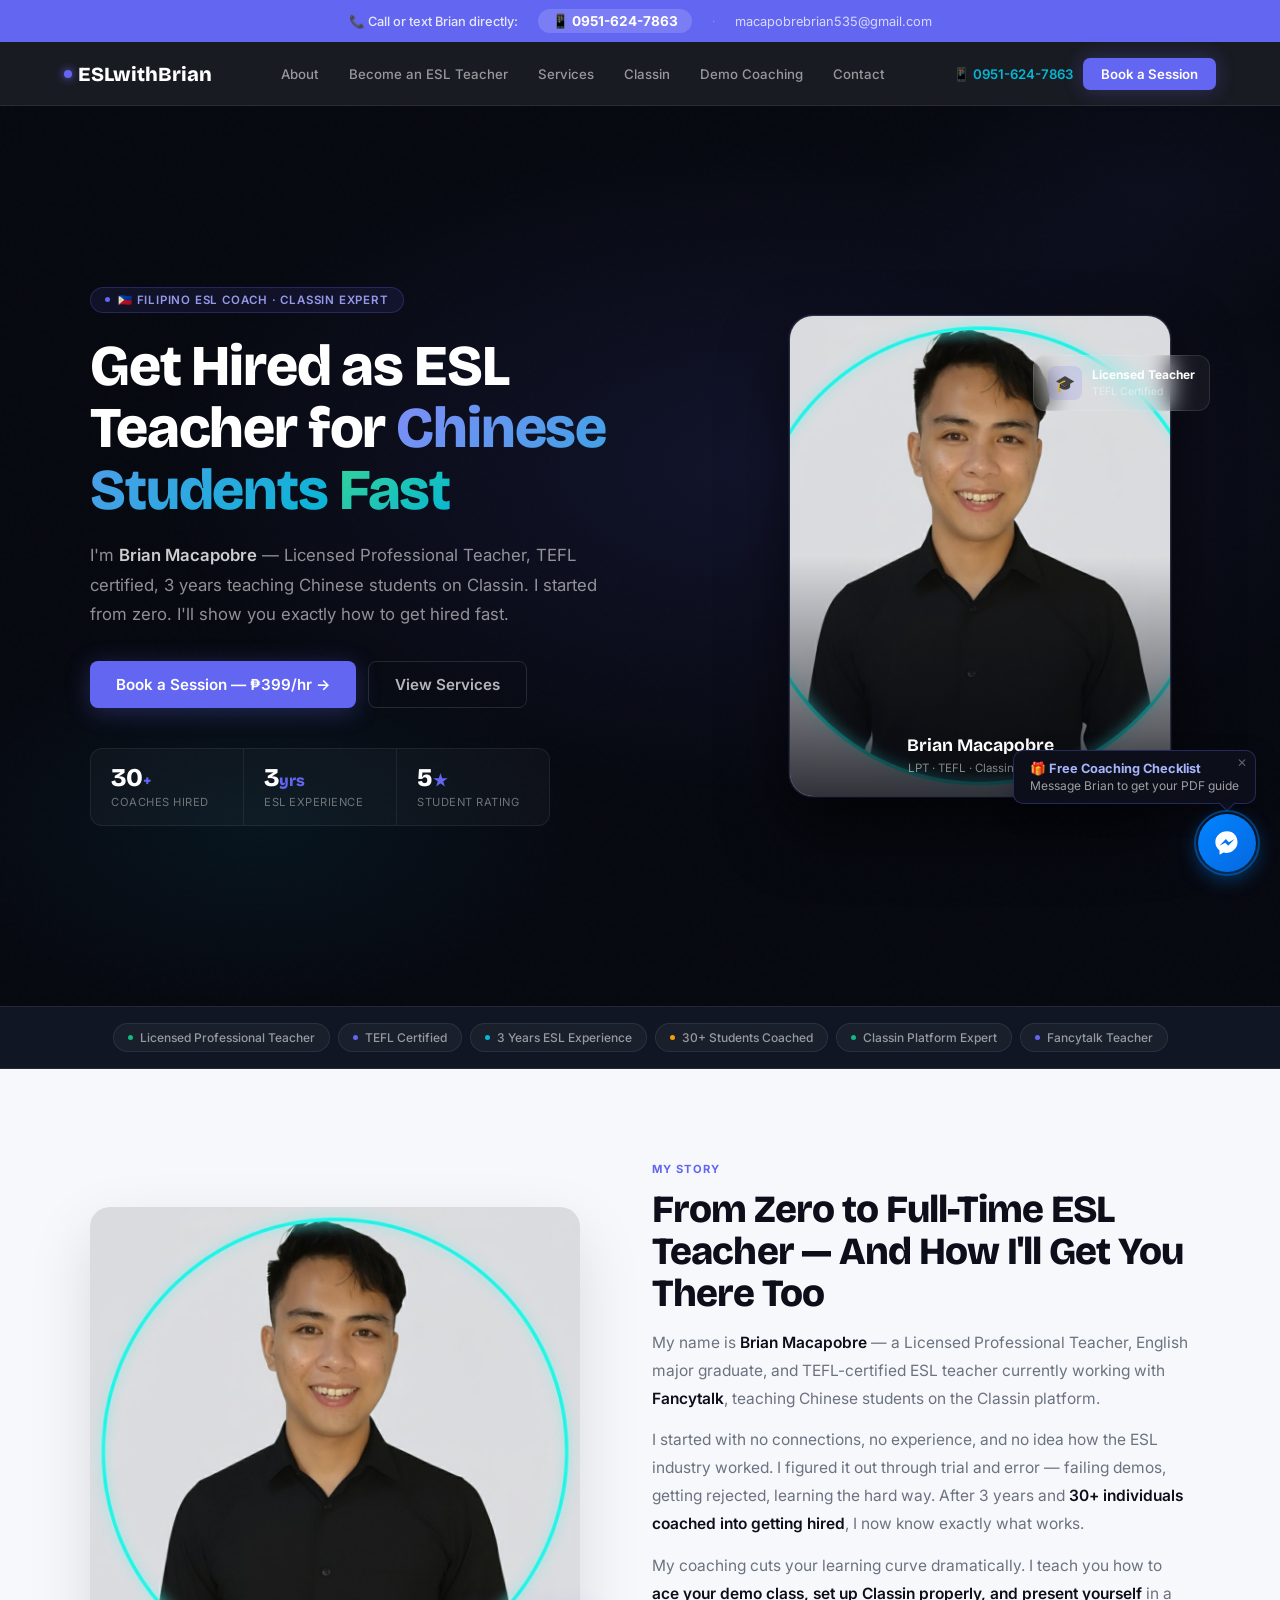
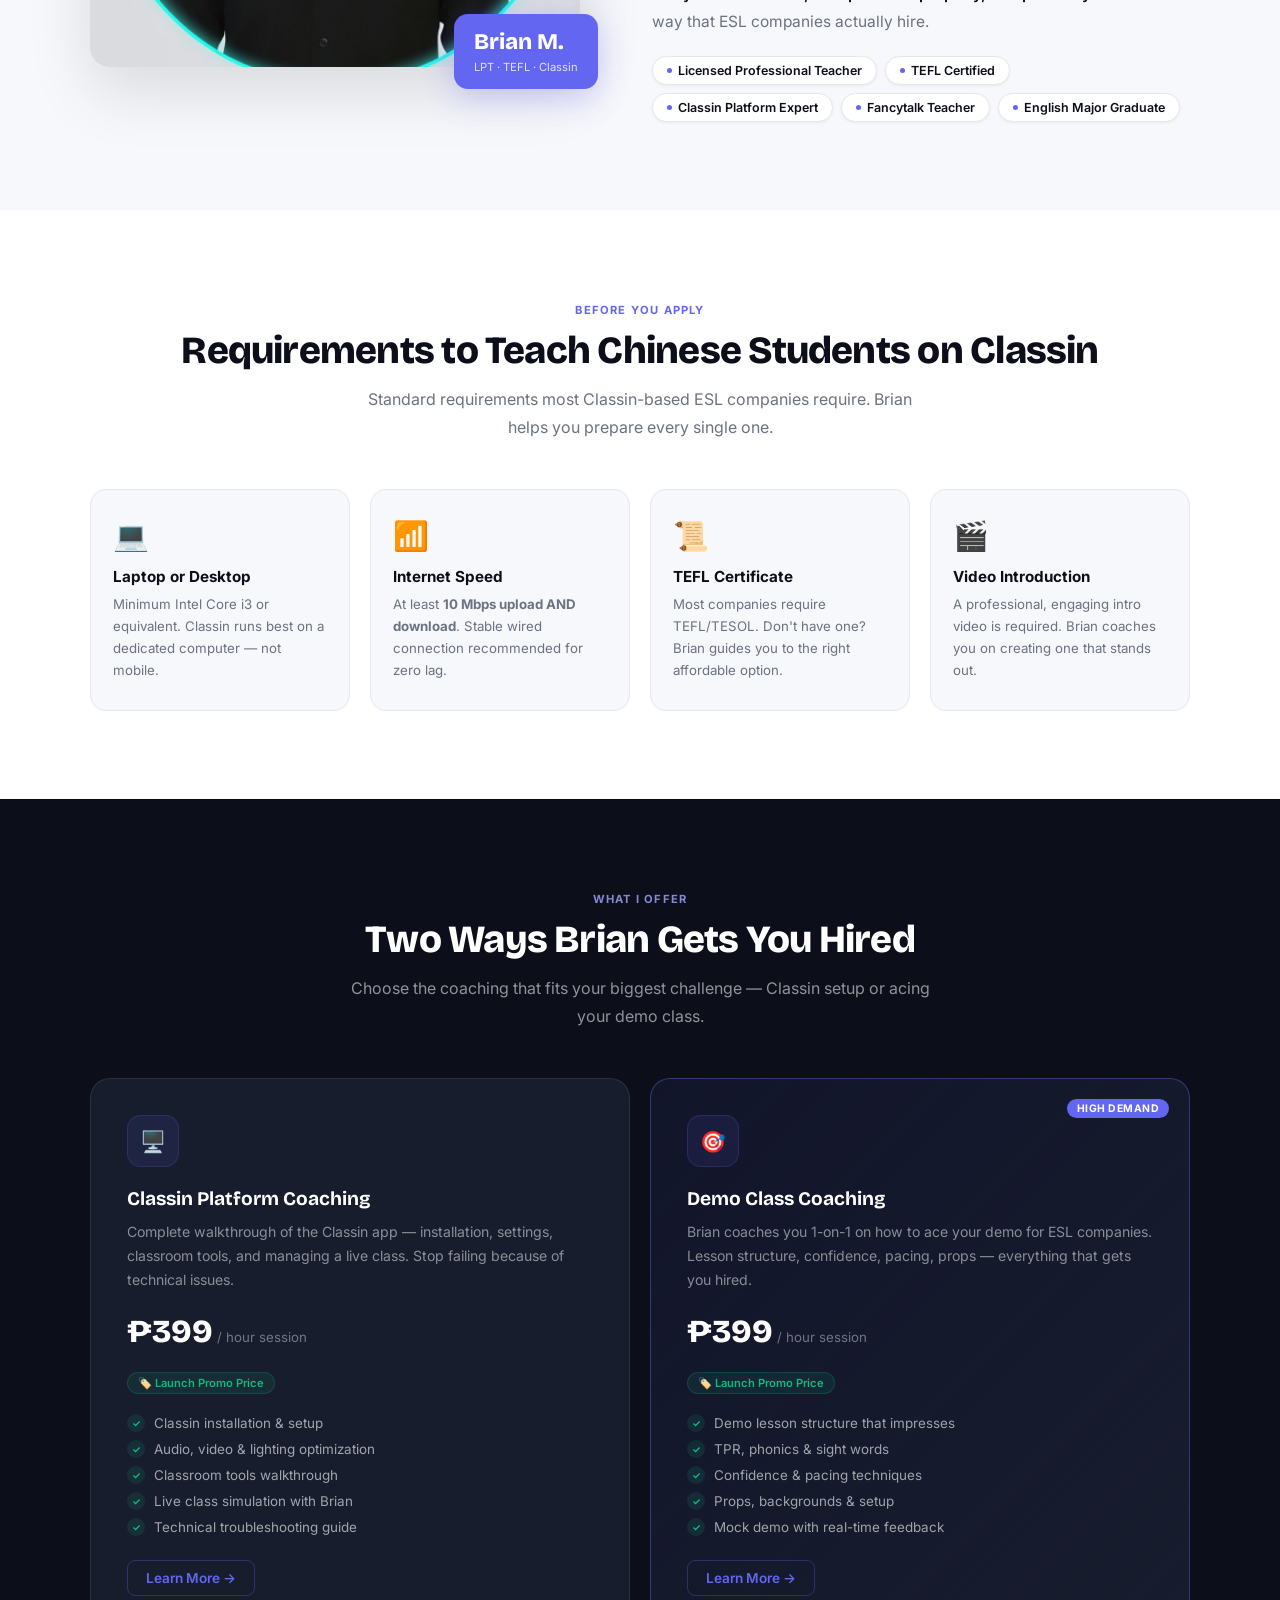
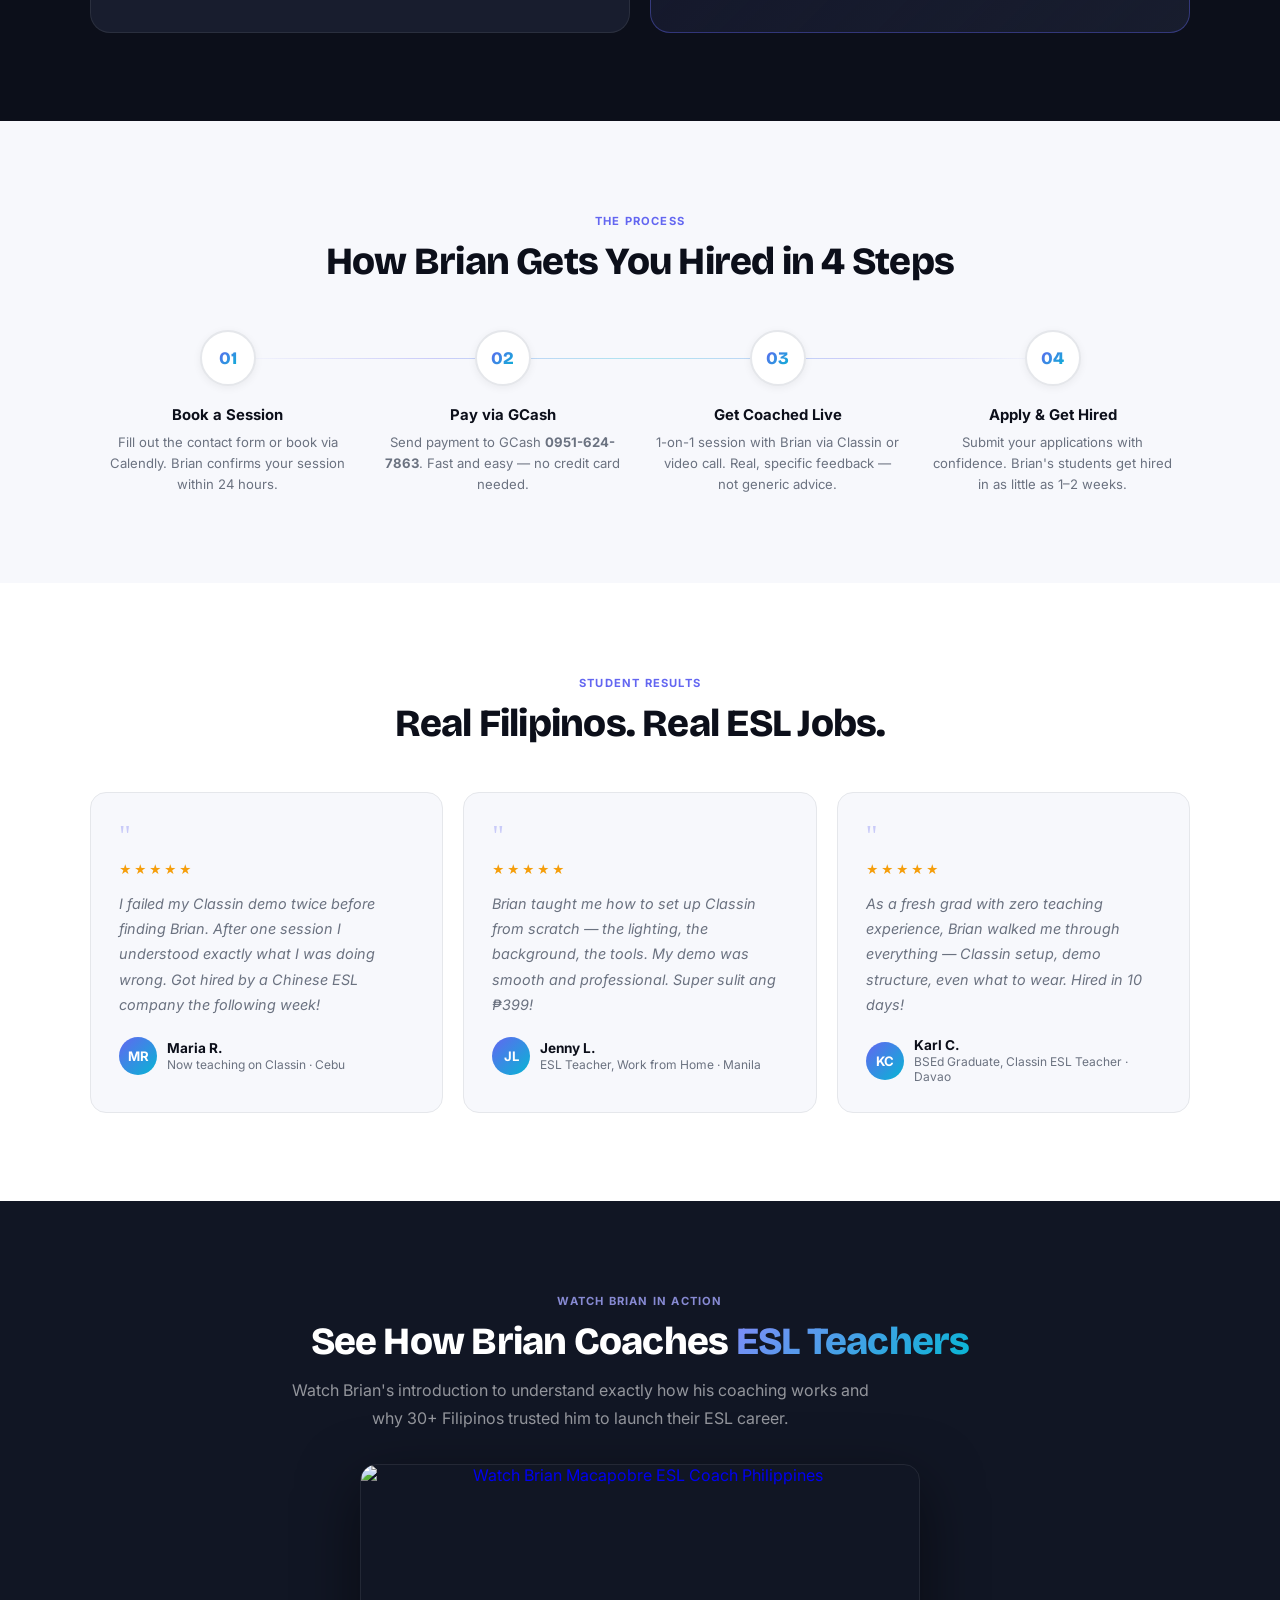
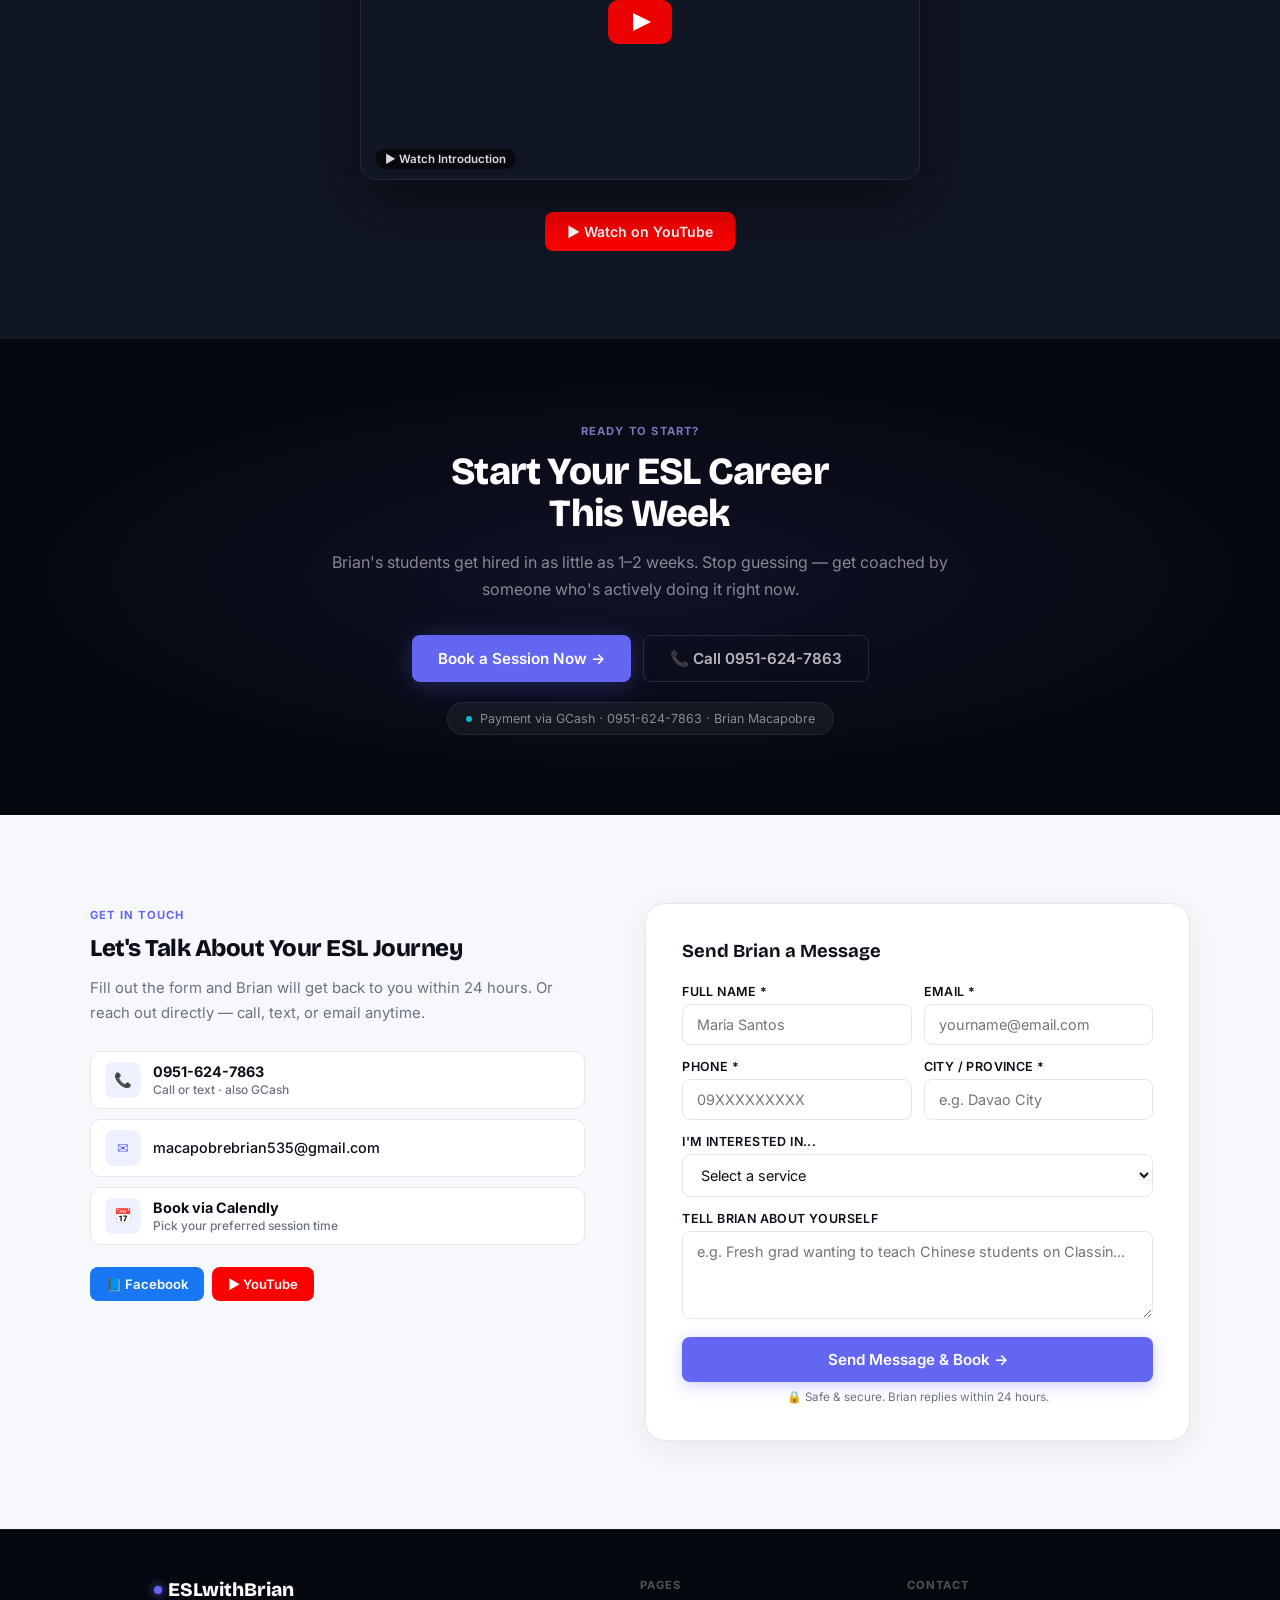
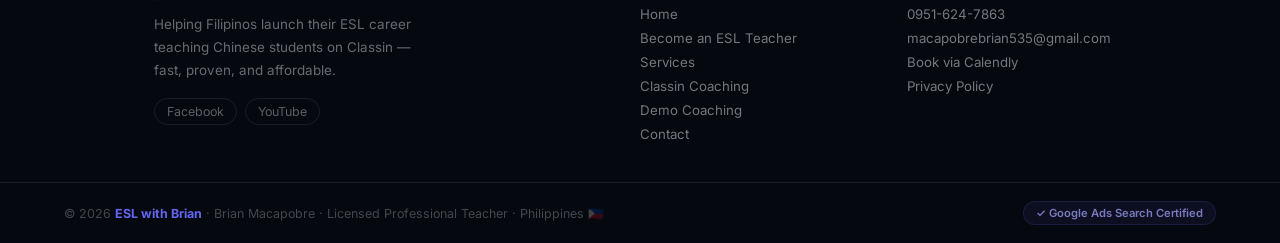
==== commit 2693a639: "Update index.html" ====
--- a/index.html
+++ b/index.html
@@ -1251,5 +1251,122 @@
   </div>
 </footer>
 
+
+<!-- ── FLOATING MESSENGER BUTTON ── -->
+<style>
+.fb-float-wrap{
+  position:fixed;bottom:28px;right:24px;z-index:9999;
+  display:flex;flex-direction:column;align-items:flex-end;gap:10px;
+}
+.fb-tooltip{
+  background:var(--dark,#0C0F1A);
+  color:#fff;
+  font-family:'Inter','DM Sans',sans-serif;
+  font-size:.8rem;font-weight:600;
+  padding:10px 16px;border-radius:10px;
+  box-shadow:0 8px 24px rgba(0,0,0,0.25);
+  white-space:nowrap;
+  border:1px solid rgba(99,102,241,0.3);
+  position:relative;
+  animation:tooltipIn .4s .8s cubic-bezier(.175,.885,.32,1.275) both;
+  cursor:default;
+}
+.fb-tooltip::after{
+  content:'';
+  position:absolute;bottom:-6px;right:22px;
+  width:12px;height:12px;
+  background:var(--dark,#0C0F1A);
+  border-right:1px solid rgba(99,102,241,0.3);
+  border-bottom:1px solid rgba(99,102,241,0.3);
+  transform:rotate(45deg);
+}
+.fb-tooltip strong{color:#A5B4FC;display:block;margin-bottom:2px}
+.fb-tooltip span{color:rgba(255,255,255,0.6);font-weight:400;font-size:.75rem}
+.fb-tooltip .close-tip{
+  position:absolute;top:6px;right:8px;
+  color:rgba(255,255,255,0.35);cursor:pointer;
+  font-size:.75rem;line-height:1;background:none;border:none;
+  font-family:inherit;
+}
+.fb-tooltip .close-tip:hover{color:rgba(255,255,255,0.7)}
+.fb-btn{
+  width:58px;height:58px;border-radius:50%;
+  background:linear-gradient(135deg,#0084FF,#0668E1);
+  display:flex;align-items:center;justify-content:center;
+  box-shadow:0 6px 20px rgba(0,132,255,0.45);
+  cursor:pointer;text-decoration:none;
+  transition:transform .2s,box-shadow .2s;
+  animation:btnPop .5s .5s cubic-bezier(.175,.885,.32,1.275) both;
+  position:relative;
+}
+.fb-btn:hover{transform:scale(1.1);box-shadow:0 8px 28px rgba(0,132,255,0.6)}
+.fb-btn svg{width:28px;height:28px;fill:#fff}
+/* Pulse ring */
+.fb-btn::before{
+  content:'';
+  position:absolute;inset:-4px;border-radius:50%;
+  border:2px solid rgba(0,132,255,0.4);
+  animation:fbPulse 2.5s ease-out infinite;
+}
+@keyframes fbPulse{
+  0%{transform:scale(1);opacity:.8}
+  70%{transform:scale(1.35);opacity:0}
+  100%{transform:scale(1.35);opacity:0}
+}
+@keyframes btnPop{
+  from{opacity:0;transform:scale(0.5) translateY(20px)}
+  to{opacity:1;transform:scale(1) translateY(0)}
+}
+@keyframes tooltipIn{
+  from{opacity:0;transform:translateX(20px)}
+  to{opacity:1;transform:translateX(0)}
+}
+@media(max-width:480px){
+  .fb-float-wrap{bottom:18px;right:16px}
+  .fb-btn{width:52px;height:52px}
+  .fb-btn svg{width:24px;height:24px}
+  .fb-tooltip{font-size:.75rem;padding:8px 14px}
+}
+</style>
+
+<div class="fb-float-wrap" id="fb-float">
+  <!-- Tooltip -->
+  <div class="fb-tooltip" id="fb-tip">
+    <button class="close-tip" onclick="document.getElementById('fb-tip').style.display='none'" aria-label="Close">✕</button>
+    <strong>🎁 Free Coaching Checklist</strong>
+    <span>Message Brian to get your PDF guide</span>
+  </div>
+  <!-- Messenger Button -->
+  <a 
+    href="https://m.me/61578360354091" 
+    target="_blank" 
+    rel="noopener noreferrer"
+    class="fb-btn"
+    aria-label="Message Brian on Facebook Messenger for free ESL coaching checklist"
+    title="Message Brian on Messenger">
+    <!-- Official Messenger icon SVG -->
+    <svg viewBox="0 0 24 24" xmlns="http://www.w3.org/2000/svg">
+      <path d="M12 2C6.477 2 2 6.145 2 11.243c0 2.929 1.406 5.546 3.619 7.28V22l3.309-1.818c.885.246 1.823.379 2.072.379 5.523 0 10-4.145 10-9.243S17.523 2 12 2zm1.05 12.442l-2.55-2.72-4.977 2.72 5.477-5.814 2.613 2.72 4.914-2.72-5.477 5.814z"/>
+    </svg>
+  </a>
+</div>
+
+<script>
+// Auto-hide tooltip after 8 seconds
+setTimeout(function(){
+  var tip = document.getElementById('fb-tip');
+  if(tip) tip.style.display = 'none';
+}, 8000);
+// Show tooltip again on hover of button
+var btn = document.querySelector('.fb-btn');
+var tip = document.getElementById('fb-tip');
+if(btn && tip){
+  btn.addEventListener('mouseenter', function(){
+    tip.style.display = 'block';
+  });
+}
+</script>
+<!-- ── END FLOATING MESSENGER BUTTON ── -->
+
 </body>
 </html>
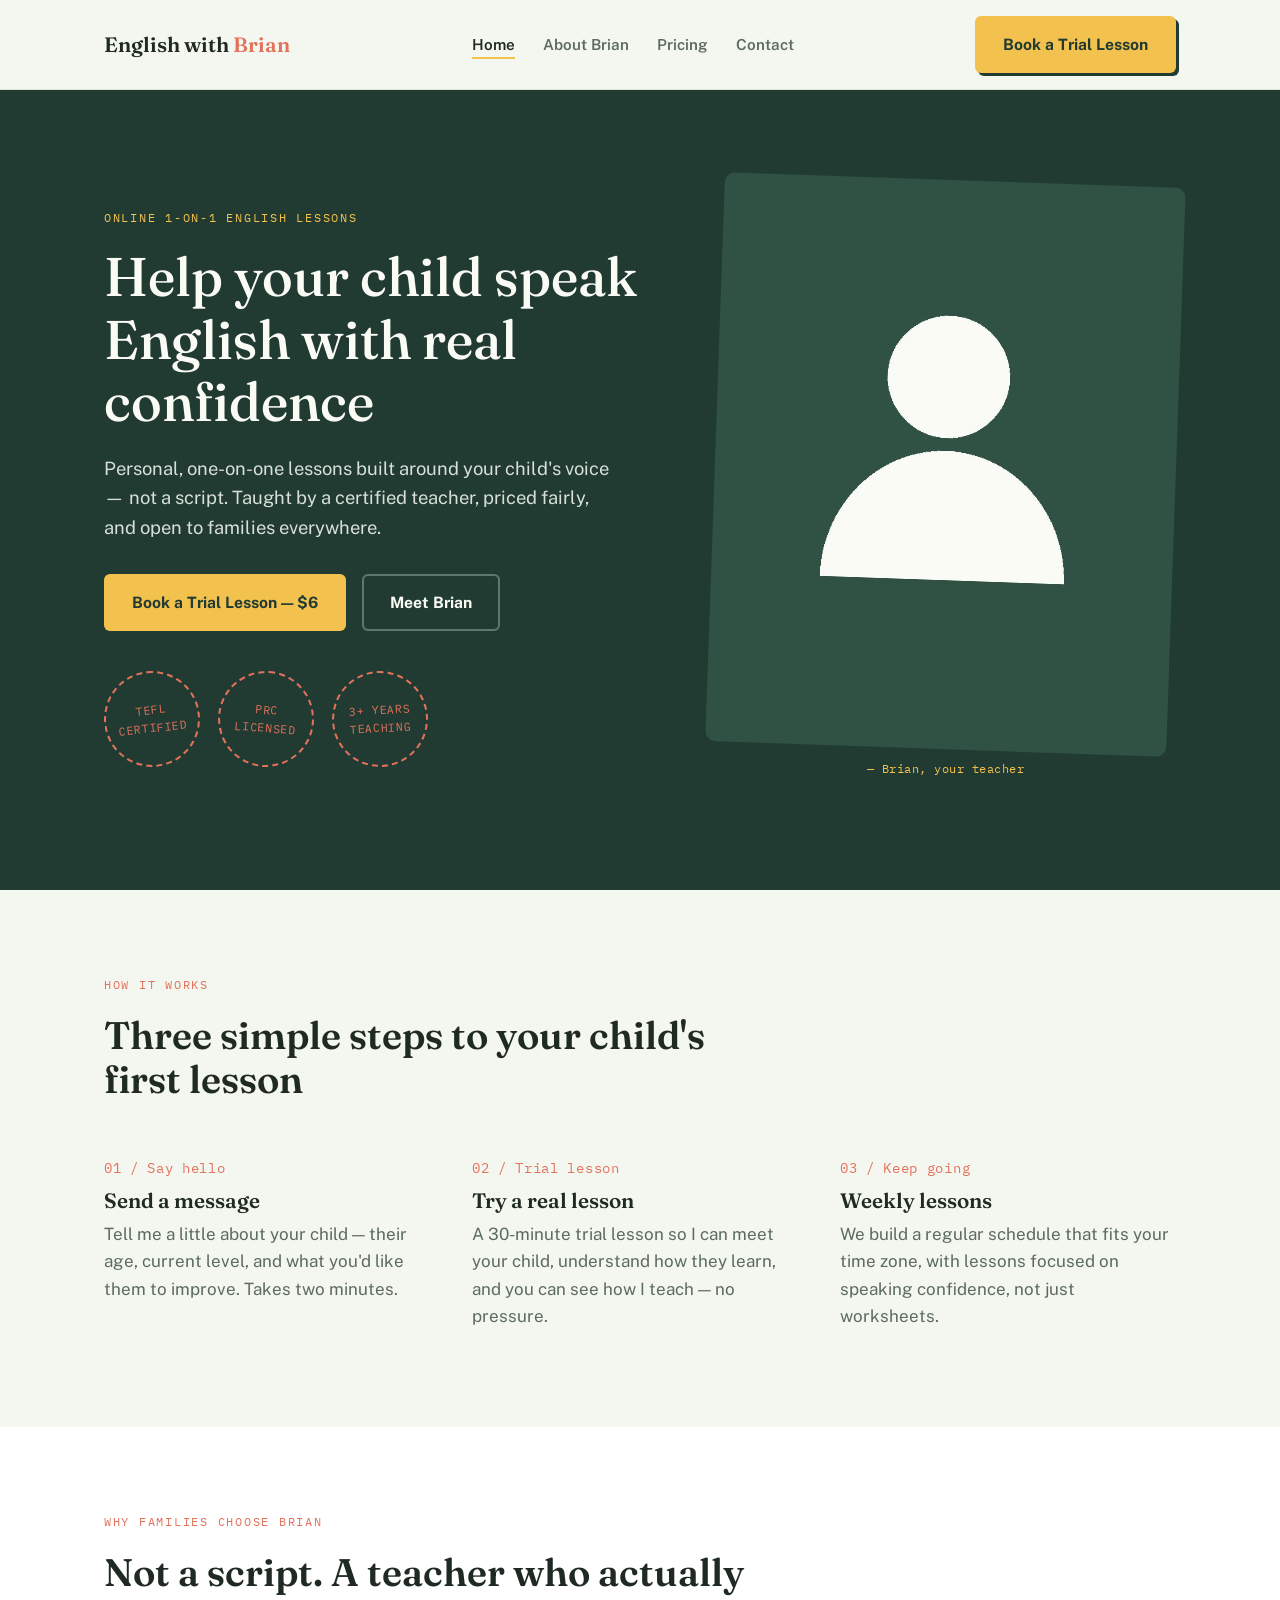
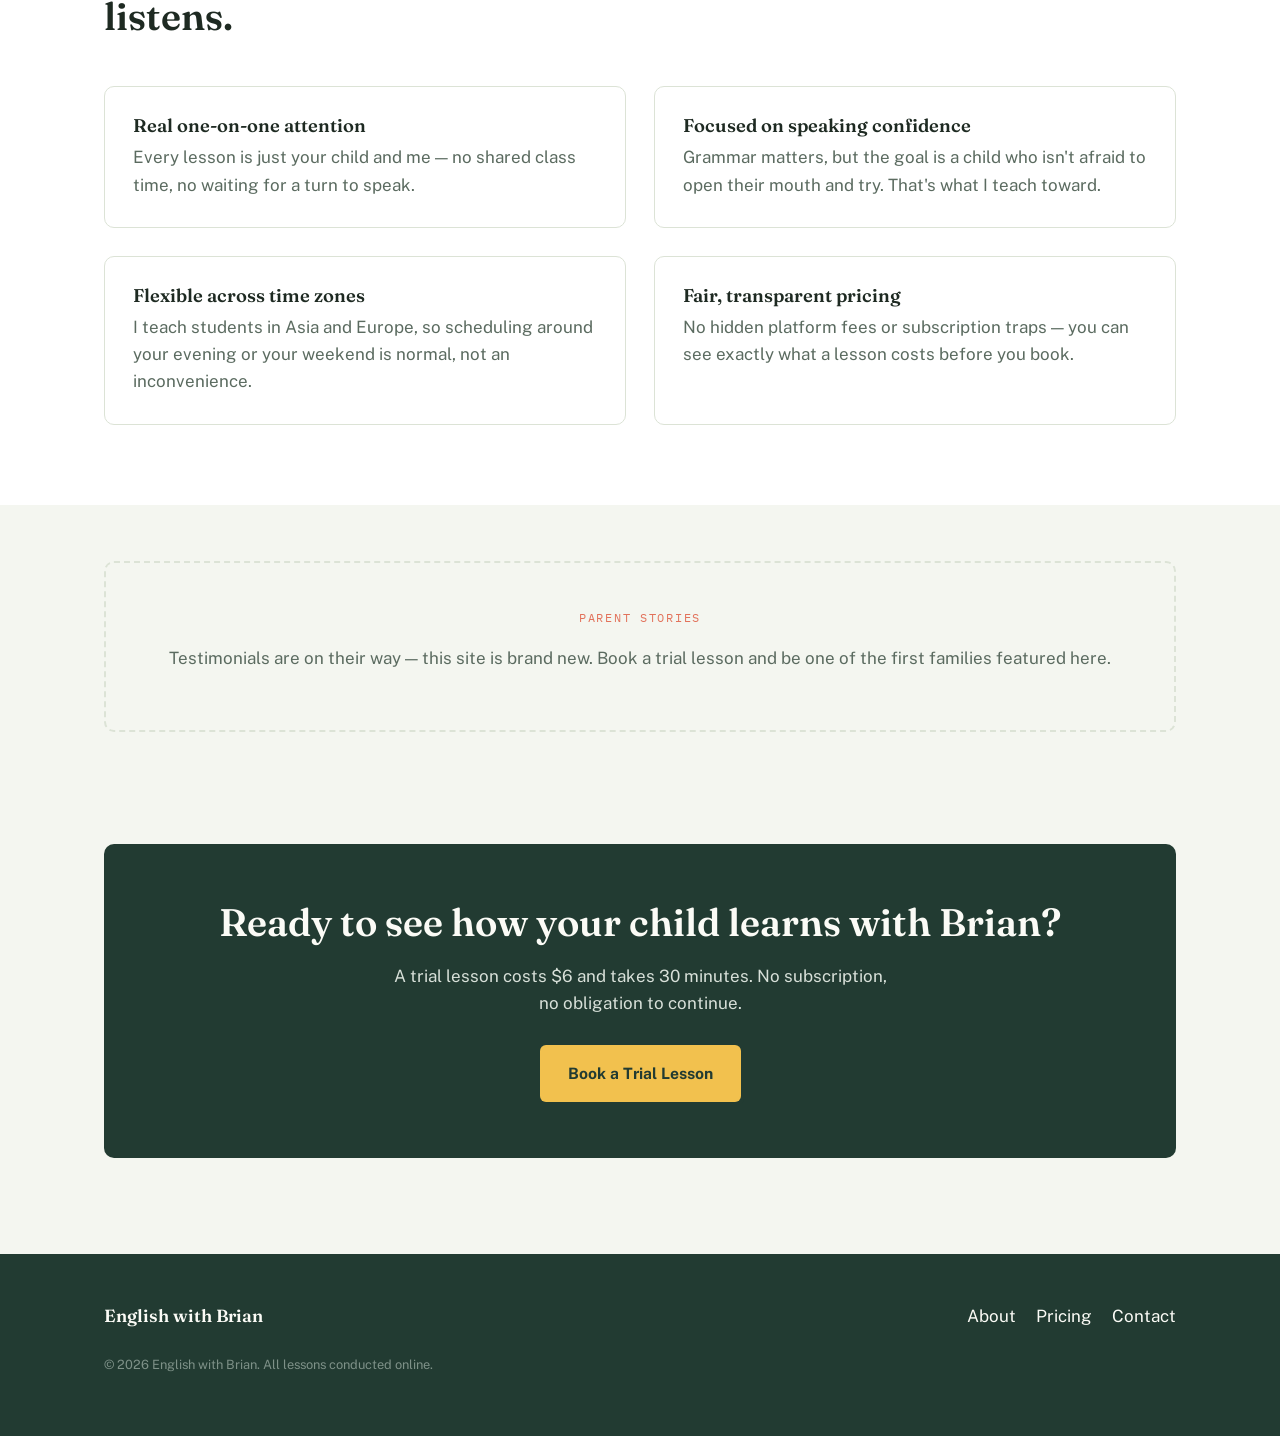
==== commit d3399217: "Add files via upload" ====
--- a/index.html
+++ b/index.html
@@ -1,1372 +1,159 @@
 <!DOCTYPE html>
 <html lang="en">
 <head>
-<meta charset="UTF-8">
-<meta name="viewport" content="width=device-width, initial-scale=1.0">
-<title>ESL with Brian | Get Hired as ESL Teacher for Chinese Students Fast</title>
-<meta name="description" content="Brian Macapobre — Licensed ESL Teacher & Coach. Expert Classin platform training & demo class coaching. Get hired fast teaching Chinese students. ₱399/hr.">
-<meta name="robots" content="index, follow">
-<link rel="canonical" href="https://eslwithbrian.com/">
-<meta http-equiv="Content-Security-Policy" content="upgrade-insecure-requests">
-<link rel="dns-prefetch" href="//i.ytimg.com">
-<link rel="preload" as="image" href="brian-macapobre.jpg">
-<link rel="preconnect" href="https://fonts.googleapis.com">
-<link rel="preconnect" href="https://fonts.gstatic.com" crossorigin>
-<link href="https://fonts.googleapis.com/css2?family=Inter:wght@300;400;500;600;700;800;900&family=Bricolage+Grotesque:wght@400;500;600;700;800&display=swap" rel="stylesheet">
+  <meta charset="UTF-8">
+  <meta name="viewport" content="width=device-width, initial-scale=1.0">
+  <title>English with Brian — Online English Tutor for Kids &amp; Teens</title>
+  <meta name="description" content="1-on-1 online English lessons for kids and teens with Brian, a TEFL-certified, PRC-licensed teacher with 3+ years of experience. Affordable trial lessons for families in Europe, China, and worldwide.">
 
-<!-- GTM -->
-<script>(function(w,d,s,l,i){w[l]=w[l]||[];w[l].push({'gtm.start':
-new Date().getTime(),event:'gtm.js'});var f=d.getElementsByTagName(s)[0],
-j=d.createElement(s),dl=l!='dataLayer'?'&l='+l:'';j.async=true;j.src=
-'https://www.googletagmanager.com/gtm.js?id='+i+dl;f.parentNode.insertBefore(j,f);
-})(window,document,'script','dataLayer','GTM-N32DR69S');</script>
+  <!-- EDIT ME: replace with your real domain once you have one, for search engines -->
+  <link rel="canonical" href="https://www.englishwithbrian.com/">
 
-<style>
-*,*::before,*::after{box-sizing:border-box;margin:0;padding:0}
-:root{
-  --black:#060810;
-  --dark:#0C0F1A;
-  --dark-2:#111624;
-  --dark-3:#181D2E;
-  --dark-4:#1E2438;
-  --white:#FFFFFF;
-  --off-white:#F7F8FC;
-  --text:#0C0F1A;
-  --muted:#6B7280;
-  --border:#E5E7EB;
-  --border-dark:rgba(255,255,255,0.08);
-  /* Accent — electric indigo/violet, premium and modern */
-  --accent:#6366F1;
-  --accent-dark:#4F52D1;
-  --accent-light:#EEF2FF;
-  --accent-glow:rgba(99,102,241,0.3);
-  /* Secondary accent — teal for ESL brand continuity */
-  --teal:#06B6D4;
-  --teal-light:rgba(6,182,212,0.1);
-  --green:#10B981;
-  --amber:#F59E0B;
-}
-
-html{scroll-behavior:smooth}
-body{font-family:'Inter',sans-serif;color:var(--text);background:var(--white);overflow-x:hidden;-webkit-font-smoothing:antialiased}
-
-/* ── TOPBAR ── */
-.topbar{
-  background:var(--accent);
-  padding:9px 5%;
-  display:flex;align-items:center;justify-content:center;gap:20px;
-  flex-wrap:wrap;
-}
-.topbar-text{font-size:.8rem;color:rgba(255,255,255,0.85);font-weight:500}
-.topbar-phone{
-  display:inline-flex;align-items:center;gap:6px;
-  background:rgba(255,255,255,0.15);
-  color:#fff;font-weight:700;font-size:.85rem;
-  padding:4px 14px;border-radius:100px;
-  text-decoration:none;transition:background .2s;
-}
-.topbar-phone:hover{background:rgba(255,255,255,0.25)}
-.topbar-sep{color:rgba(255,255,255,0.3);font-size:.7rem}
-.topbar-email{color:rgba(255,255,255,0.75);font-size:.8rem;text-decoration:none}
-.topbar-email:hover{color:#fff}
-
-/* ── NAV ── */
-nav{
-  position:sticky;top:0;z-index:100;
-  display:flex;align-items:center;justify-content:space-between;
-  padding:0 5%;height:64px;
-  background:rgba(6,8,16,0.92);
-  backdrop-filter:blur(16px);
-  border-bottom:1px solid var(--border-dark);
-}
-.nav-logo{
-  font-family:'Bricolage Grotesque',sans-serif;
-  font-size:1.25rem;font-weight:800;
-  color:#fff;text-decoration:none;
-  display:flex;align-items:center;gap:6px;
-}
-.nav-logo-dot{
-  width:8px;height:8px;border-radius:50%;
-  background:var(--accent);
-  box-shadow:0 0 8px var(--accent);
-}
-.nav-links{display:flex;align-items:center;gap:6px}
-.nav-links a{
-  color:rgba(255,255,255,0.55);
-  text-decoration:none;font-size:.83rem;font-weight:500;
-  padding:6px 12px;border-radius:6px;
-  transition:all .2s;
-}
-.nav-links a:hover{color:#fff;background:rgba(255,255,255,0.06)}
-.nav-right{display:flex;align-items:center;gap:10px}
-.nav-phone{
-  color:var(--teal);font-weight:600;font-size:.83rem;
-  text-decoration:none;
-  display:flex;align-items:center;gap:5px;
-}
-.nav-cta{
-  background:var(--accent);color:#fff;
-  padding:8px 18px;border-radius:7px;
-  font-weight:600;font-size:.83rem;
-  text-decoration:none;
-  transition:all .2s;
-  box-shadow:0 0 20px var(--accent-glow);
-}
-.nav-cta:hover{background:var(--accent-dark);transform:translateY(-1px);box-shadow:0 0 28px var(--accent-glow)}
-.hamburger{display:none;background:none;border:none;color:#fff;font-size:1.3rem;cursor:pointer;padding:6px}
-
-/* ── HERO ── */
-.hero{
-  background:var(--black);
-  min-height:100vh;
-  display:flex;align-items:center;
-  padding:80px 5%;
-  position:relative;overflow:hidden;
-}
-/* Gradient mesh background */
-.hero::before{
-  content:'';position:absolute;inset:0;
-  background:
-    radial-gradient(ellipse 80% 60% at 60% 40%,rgba(99,102,241,0.12) 0%,transparent 60%),
-    radial-gradient(ellipse 50% 40% at 20% 80%,rgba(6,182,212,0.07) 0%,transparent 50%),
-    radial-gradient(ellipse 40% 30% at 90% 10%,rgba(99,102,241,0.06) 0%,transparent 50%);
-}
-/* Subtle noise texture */
-.hero::after{
-  content:'';position:absolute;inset:0;
-  background-image:url("data:image/svg+xml,%3Csvg viewBox='0 0 256 256' xmlns='http://www.w3.org/2000/svg'%3E%3Cfilter id='noise'%3E%3CfeTurbulence type='fractalNoise' baseFrequency='0.9' numOctaves='4' stitchTiles='stitch'/%3E%3C/filter%3E%3Crect width='100%25' height='100%25' filter='url(%23noise)' opacity='0.03'/%3E%3C/svg%3E");
-  opacity:.4;pointer-events:none;
-}
-.hero-inner{
-  max-width:1100px;margin:0 auto;
-  display:grid;grid-template-columns:1fr 420px;
-  gap:60px;align-items:center;
-  position:relative;z-index:1;width:100%;
-}
-
-/* Eyebrow badge */
-.eyebrow{
-  display:inline-flex;align-items:center;gap:8px;
-  background:rgba(99,102,241,0.1);
-  border:1px solid rgba(99,102,241,0.25);
-  color:rgba(165,168,255,0.9);
-  padding:5px 14px;border-radius:100px;
-  font-size:.72rem;font-weight:600;
-  letter-spacing:.8px;text-transform:uppercase;
-  margin-bottom:22px;
-}
-.eyebrow-dot{
-  width:5px;height:5px;background:var(--accent);
-  border-radius:50%;animation:pulse 2s infinite;
-}
-@keyframes pulse{0%,100%{opacity:1;transform:scale(1)}50%{opacity:.4;transform:scale(1.5)}}
-
-/* Hero headline */
-.hero h1{
-  font-family:'Bricolage Grotesque',sans-serif;
-  font-size:clamp(2.2rem,4.5vw,3.8rem);
-  font-weight:800;line-height:1.08;
-  color:#fff;margin-bottom:20px;
-  letter-spacing:-.02em;
-}
-.hero h1 .highlight{
-  background:linear-gradient(135deg,#818CF8,#06B6D4);
-  -webkit-background-clip:text;-webkit-text-fill-color:transparent;
-  background-clip:text;
-}
-.hero h1 .highlight-2{
-  background:linear-gradient(135deg,#34D399,#06B6D4);
-  -webkit-background-clip:text;-webkit-text-fill-color:transparent;
-  background-clip:text;
-}
-.hero-sub{
-  font-size:1.05rem;line-height:1.75;
-  color:rgba(255,255,255,0.55);
-  margin-bottom:32px;max-width:520px;
-  font-weight:400;
-}
-.hero-sub strong{color:rgba(255,255,255,0.8);font-weight:600}
-
-/* CTA buttons */
-.hero-actions{display:flex;gap:12px;flex-wrap:wrap;margin-bottom:40px}
-.btn-primary{
-  display:inline-flex;align-items:center;gap:8px;
-  background:var(--accent);color:#fff;
-  padding:13px 26px;border-radius:8px;
-  font-weight:600;font-size:.95rem;
-  text-decoration:none;
-  transition:all .2s;
-  box-shadow:0 4px 24px var(--accent-glow);
-}
-.btn-primary:hover{background:var(--accent-dark);transform:translateY(-2px);box-shadow:0 6px 32px var(--accent-glow)}
-.btn-ghost{
-  display:inline-flex;align-items:center;gap:8px;
-  background:transparent;color:rgba(255,255,255,0.7);
-  padding:13px 26px;border-radius:8px;
-  font-weight:600;font-size:.95rem;
-  text-decoration:none;
-  border:1px solid rgba(255,255,255,0.12);
-  transition:all .2s;
-}
-.btn-ghost:hover{border-color:rgba(255,255,255,0.3);color:#fff;background:rgba(255,255,255,0.04)}
-
-/* Stats row */
-.hero-stats{
-  display:flex;gap:0;
-  border:1px solid rgba(255,255,255,0.07);
-  border-radius:12px;
-  background:rgba(255,255,255,0.03);
-  overflow:hidden;
-  max-width:460px;
-}
-.stat{
-  flex:1;padding:16px 20px;
-  border-right:1px solid rgba(255,255,255,0.07);
-}
-.stat:last-child{border-right:none}
-.stat-num{
-  font-family:'Bricolage Grotesque',sans-serif;
-  font-size:1.6rem;font-weight:800;
-  color:#fff;line-height:1;margin-bottom:4px;
-}
-.stat-num span{color:var(--accent);font-size:1rem}
-.stat-label{font-size:.7rem;color:rgba(255,255,255,0.4);text-transform:uppercase;letter-spacing:.5px}
-
-/* Hero photo */
-.hero-photo-wrap{
-  position:relative;
-  display:flex;justify-content:center;align-items:center;
-}
-.hero-photo-card{
-  position:relative;
-  border-radius:24px;
-  overflow:hidden;
-  background:var(--dark-3);
-  border:1px solid rgba(255,255,255,0.08);
-  box-shadow:
-    0 0 0 1px rgba(99,102,241,0.1),
-    0 32px 64px rgba(0,0,0,0.6),
-    inset 0 1px 0 rgba(255,255,255,0.05);
-}
-.hero-photo{
-  width:380px;height:480px;
-  object-fit:cover;object-position:top center;
-  display:block;
-}
-/* Gradient overlay on photo */
-.hero-photo-overlay{
-  position:absolute;inset:0;
-  background:linear-gradient(
-    to bottom,
-    transparent 50%,
-    rgba(6,8,16,0.8) 100%
-  );
-}
-/* Floating credential card */
-.float-card{
-  position:absolute;
-  background:rgba(255,255,255,0.05);
-  backdrop-filter:blur(12px);
-  border:1px solid rgba(255,255,255,0.1);
-  border-radius:12px;
-  padding:10px 14px;
-  display:flex;align-items:center;gap:10px;
-}
-.float-card-1{bottom:80px;left:-20px;animation:float1 4s ease-in-out infinite}
-.float-card-2{top:40px;right:-20px;animation:float2 5s ease-in-out infinite}
-@keyframes float1{0%,100%{transform:translateY(0)}50%{transform:translateY(-8px)}}
-@keyframes float2{0%,100%{transform:translateY(0)}50%{transform:translateY(8px)}}
-.float-icon{
-  width:34px;height:34px;border-radius:8px;
-  display:flex;align-items:center;justify-content:center;
-  font-size:1rem;flex-shrink:0;
-}
-.float-icon.green{background:rgba(16,185,129,0.15)}
-.float-icon.blue{background:rgba(99,102,241,0.15)}
-.float-label{font-size:.75rem;font-weight:700;color:#fff;line-height:1.2}
-.float-sub{font-size:.65rem;color:rgba(255,255,255,0.45);margin-top:2px}
-/* Name overlay on photo */
-.photo-name{
-  position:absolute;bottom:20px;left:0;right:0;
-  text-align:center;padding:0 16px;
-}
-.photo-name-text{
-  font-family:'Bricolage Grotesque',sans-serif;
-  font-size:1.1rem;font-weight:700;color:#fff;
-  display:block;
-}
-.photo-name-sub{font-size:.72rem;color:rgba(255,255,255,0.5);margin-top:2px}
-
-/* ── TRUST LOGOS BAR ── */
-.trust-bar{
-  background:var(--dark-2);
-  border-top:1px solid var(--border-dark);
-  border-bottom:1px solid var(--border-dark);
-  padding:16px 5%;
-}
-.trust-inner{
-  max-width:1100px;margin:0 auto;
-  display:flex;align-items:center;justify-content:center;
-  gap:8px;flex-wrap:wrap;
-}
-.trust-chip{
-  display:inline-flex;align-items:center;gap:7px;
-  background:rgba(255,255,255,0.04);
-  border:1px solid rgba(255,255,255,0.08);
-  color:rgba(255,255,255,0.55);
-  padding:6px 14px;border-radius:100px;
-  font-size:.75rem;font-weight:500;
-  white-space:nowrap;
-}
-.trust-chip .dot{width:5px;height:5px;border-radius:50%;flex-shrink:0}
-.trust-chip .dot.green{background:var(--green)}
-.trust-chip .dot.blue{background:var(--accent)}
-.trust-chip .dot.teal{background:var(--teal)}
-.trust-chip .dot.amber{background:var(--amber)}
-
-/* ── SECTION BASE ── */
-section{padding:88px 5%}
-.section-inner{max-width:1100px;margin:0 auto}
-.section-eyebrow{
-  display:inline-flex;align-items:center;gap:6px;
-  font-size:.7rem;font-weight:700;letter-spacing:1.2px;
-  text-transform:uppercase;color:var(--accent);
-  margin-bottom:12px;
-}
-.section-title{
-  font-family:'Bricolage Grotesque',sans-serif;
-  font-size:clamp(1.8rem,3vw,2.6rem);
-  font-weight:800;line-height:1.1;
-  color:var(--text);margin-bottom:14px;
-  letter-spacing:-.02em;
-}
-.section-title.light{color:#fff}
-.section-desc{font-size:1rem;color:var(--muted);line-height:1.75;max-width:580px}
-.section-desc.light{color:rgba(255,255,255,0.55)}
-.text-center{text-align:center}
-.text-center .section-desc{margin:0 auto}
-
-/* ── ABOUT ── */
-.about{background:var(--off-white)}
-.about-grid{display:grid;grid-template-columns:1fr 1.1fr;gap:72px;align-items:center}
-.about-img-wrap{position:relative}
-.about-img{
-  width:100%;border-radius:20px;
-  object-fit:cover;object-position:top;
-  height:460px;
-  box-shadow:0 24px 64px rgba(0,0,0,0.12);
-}
-.about-chip{
-  position:absolute;bottom:-18px;right:-18px;
-  background:var(--accent);
-  color:#fff;
-  padding:14px 20px;border-radius:14px;
-  box-shadow:0 8px 32px var(--accent-glow);
-}
-.about-chip strong{
-  display:block;
-  font-family:'Bricolage Grotesque',sans-serif;
-  font-size:1.4rem;font-weight:800;
-}
-.about-chip span{font-size:.7rem;opacity:.8}
-.about-text p{
-  font-size:.97rem;line-height:1.8;
-  color:var(--muted);margin-bottom:14px;
-}
-.about-text strong{color:var(--text);font-weight:600}
-.creds-list{
-  display:flex;flex-wrap:wrap;gap:8px;margin-top:20px;
-}
-.cred-item{
-  display:inline-flex;align-items:center;gap:6px;
-  background:#fff;
-  border:1px solid var(--border);
-  color:var(--text);
-  padding:6px 14px;border-radius:100px;
-  font-size:.78rem;font-weight:600;
-  box-shadow:0 1px 3px rgba(0,0,0,0.06);
-}
-.cred-item .cred-dot{width:5px;height:5px;border-radius:50%;background:var(--accent);flex-shrink:0}
-
-/* ── REQUIREMENTS ── */
-.requirements{background:#fff}
-.req-grid{display:grid;grid-template-columns:repeat(4,1fr);gap:20px;margin-top:48px}
-.req-card{
-  background:var(--off-white);
-  border-radius:16px;padding:28px 22px;
-  border:1px solid var(--border);
-  transition:all .25s;
-  position:relative;overflow:hidden;
-}
-.req-card::before{
-  content:'';
-  position:absolute;top:0;left:0;right:0;height:2px;
-  background:linear-gradient(90deg,var(--accent),var(--teal));
-  opacity:0;transition:opacity .25s;
-}
-.req-card:hover{transform:translateY(-5px);box-shadow:0 12px 32px rgba(99,102,241,0.1);border-color:rgba(99,102,241,0.2)}
-.req-card:hover::before{opacity:1}
-.req-icon{font-size:1.8rem;margin-bottom:14px;display:block}
-.req-card h4{font-weight:700;font-size:.95rem;color:var(--text);margin-bottom:8px}
-.req-card p{font-size:.83rem;color:var(--muted);line-height:1.65}
-
-/* ── SERVICES ── */
-.services-section{background:var(--dark)}
-.services-grid{display:grid;grid-template-columns:1fr 1fr;gap:20px;margin-top:48px}
-.service-card{
-  background:var(--dark-3);
-  border:1px solid var(--border-dark);
-  border-radius:20px;padding:36px;
-  transition:all .25s;
-  position:relative;overflow:hidden;
-}
-.service-card::after{
-  content:'';
-  position:absolute;inset:0;border-radius:20px;
-  background:linear-gradient(135deg,rgba(99,102,241,0.06) 0%,transparent 60%);
-  opacity:0;transition:opacity .25s;
-}
-.service-card:hover{
-  border-color:rgba(99,102,241,0.3);
-  transform:translateY(-4px);
-  box-shadow:0 16px 48px rgba(99,102,241,0.15);
-}
-.service-card:hover::after{opacity:1}
-.service-card.featured{
-  border-color:rgba(99,102,241,0.4);
-  background:linear-gradient(135deg,rgba(99,102,241,0.08),var(--dark-3));
-}
-.badge-new{
-  position:absolute;top:20px;right:20px;
-  background:var(--accent);color:#fff;
-  font-size:.65rem;font-weight:700;
-  letter-spacing:.5px;text-transform:uppercase;
-  padding:3px 10px;border-radius:100px;
-}
-.service-icon-wrap{
-  width:52px;height:52px;border-radius:14px;
-  background:rgba(99,102,241,0.1);
-  border:1px solid rgba(99,102,241,0.2);
-  display:flex;align-items:center;justify-content:center;
-  font-size:1.3rem;margin-bottom:20px;
-}
-.service-card h3{
-  font-family:'Bricolage Grotesque',sans-serif;
-  font-size:1.2rem;font-weight:700;
-  color:#fff;margin-bottom:10px;
-}
-.service-card p{font-size:.88rem;color:rgba(255,255,255,0.5);line-height:1.7;margin-bottom:20px}
-.service-price{
-  display:flex;align-items:baseline;gap:4px;
-  margin-bottom:20px;
-}
-.price-amount{
-  font-family:'Bricolage Grotesque',sans-serif;
-  font-size:2rem;font-weight:800;color:#fff;
-}
-.price-period{font-size:.83rem;color:rgba(255,255,255,0.4)}
-.promo-tag{
-  display:inline-flex;align-items:center;gap:5px;
-  background:rgba(16,185,129,0.1);
-  border:1px solid rgba(16,185,129,0.2);
-  color:var(--green);
-  font-size:.7rem;font-weight:600;
-  padding:3px 10px;border-radius:100px;
-  margin-bottom:20px;
-}
-.service-features{list-style:none;display:flex;flex-direction:column;gap:8px;margin-bottom:24px}
-.service-features li{
-  display:flex;align-items:center;gap:9px;
-  font-size:.84rem;color:rgba(255,255,255,0.6);
-}
-.service-features li::before{
-  content:'✓';
-  width:18px;height:18px;border-radius:50%;
-  background:rgba(16,185,129,0.12);
-  color:var(--green);
-  display:flex;align-items:center;justify-content:center;
-  font-size:.62rem;font-weight:700;flex-shrink:0;
-}
-.btn-service{
-  display:inline-flex;align-items:center;gap:6px;
-  color:var(--accent);font-weight:600;font-size:.85rem;
-  text-decoration:none;
-  padding:9px 18px;border-radius:8px;
-  border:1px solid rgba(99,102,241,0.3);
-  transition:all .2s;
-}
-.btn-service:hover{background:rgba(99,102,241,0.08);border-color:rgba(99,102,241,0.5);gap:10px}
-
-/* ── HOW IT WORKS ── */
-.how{background:var(--off-white)}
-.steps-grid{display:grid;grid-template-columns:repeat(4,1fr);gap:0;margin-top:48px;position:relative}
-.steps-grid::before{
-  content:'';
-  position:absolute;top:28px;left:calc(12.5%);right:calc(12.5%);
-  height:1px;
-  background:linear-gradient(90deg,
-    transparent,var(--accent),var(--teal),var(--accent),transparent
-  );
-  opacity:.3;
-}
-.step-item{padding:0 16px;text-align:center;position:relative;z-index:1}
-.step-num-wrap{
-  width:56px;height:56px;border-radius:50%;
-  background:#fff;
-  border:2px solid var(--border);
-  display:flex;align-items:center;justify-content:center;
-  margin:0 auto 20px;
-  box-shadow:0 2px 8px rgba(0,0,0,0.06);
-  position:relative;
-}
-.step-num-wrap::after{
-  content:'';position:absolute;inset:-4px;
-  border-radius:50%;
-  border:1px solid transparent;
-  background:linear-gradient(135deg,var(--accent),var(--teal)) border-box;
-  -webkit-mask:linear-gradient(#fff 0 0) padding-box,linear-gradient(#fff 0 0);
-  -webkit-mask-composite:destination-out;
-  mask-composite:exclude;
-  opacity:0;transition:opacity .25s;
-}
-.step-item:hover .step-num-wrap::after{opacity:1}
-.step-number{
-  font-family:'Bricolage Grotesque',sans-serif;
-  font-size:1.1rem;font-weight:800;
-  background:linear-gradient(135deg,var(--accent),var(--teal));
-  -webkit-background-clip:text;-webkit-text-fill-color:transparent;
-  background-clip:text;
-}
-.step-item h4{font-weight:700;font-size:.93rem;color:var(--text);margin-bottom:8px}
-.step-item p{font-size:.82rem;color:var(--muted);line-height:1.6}
-
-/* ── TESTIMONIALS ── */
-.testimonials{background:#fff}
-.testi-grid{display:grid;grid-template-columns:repeat(3,1fr);gap:20px;margin-top:48px}
-.testi-card{
-  background:var(--off-white);
-  border-radius:16px;padding:28px;
-  border:1px solid var(--border);
-  transition:all .2s;
-  position:relative;
-}
-.testi-card:hover{transform:translateY(-4px);box-shadow:0 12px 32px rgba(0,0,0,0.07);border-color:rgba(99,102,241,0.2)}
-.testi-quote{
-  font-size:1.8rem;line-height:1;
-  color:var(--accent);opacity:.3;
-  margin-bottom:12px;
-  font-family:Georgia,serif;
-}
-.testi-text{
-  font-size:.9rem;line-height:1.75;
-  color:var(--muted);margin-bottom:20px;
-  font-style:italic;
-}
-.testi-stars{color:var(--amber);font-size:.75rem;letter-spacing:2px;margin-bottom:14px}
-.testi-author{display:flex;align-items:center;gap:10px}
-.testi-avatar{
-  width:38px;height:38px;border-radius:50%;
-  background:linear-gradient(135deg,var(--accent),var(--teal));
-  display:flex;align-items:center;justify-content:center;
-  font-weight:700;color:#fff;font-size:.82rem;flex-shrink:0;
-}
-.testi-name{font-weight:700;font-size:.85rem;color:var(--text)}
-.testi-role{font-size:.75rem;color:var(--muted);margin-top:1px}
-
-/* ── VIDEO SECTION ── */
-.video-section{background:var(--dark-2)}
-.video-inner{max-width:700px;margin:0 auto;text-align:center}
-.yt-thumb-wrap{
-  display:block;
-  position:relative;
-  border-radius:16px;overflow:hidden;
-  margin:32px auto;
-  max-width:560px;
-  border:1px solid var(--border-dark);
-  box-shadow:0 20px 60px rgba(0,0,0,0.5);
-  text-decoration:none;
-  transition:transform .2s,box-shadow .2s;
-}
-.yt-thumb-wrap:hover{transform:scale(1.02);box-shadow:0 24px 72px rgba(0,0,0,0.6)}
-.yt-thumb-wrap img{width:100%;height:auto;display:block}
-.yt-play-btn{
-  position:absolute;top:50%;left:50%;
-  transform:translate(-50%,-50%);
-  width:64px;height:44px;
-  background:rgba(255,0,0,0.92);
-  border-radius:10px;
-  display:flex;align-items:center;justify-content:center;
-  transition:background .2s;
-}
-.yt-thumb-wrap:hover .yt-play-btn{background:#ff0000}
-.yt-play-icon{
-  width:0;height:0;
-  border-style:solid;
-  border-width:9px 0 9px 18px;
-  border-color:transparent transparent transparent #fff;
-  margin-left:3px;
-}
-.yt-label{
-  position:absolute;bottom:10px;left:14px;
-  background:rgba(0,0,0,0.6);
-  color:rgba(255,255,255,0.85);
-  font-size:.72rem;font-weight:600;
-  padding:3px 10px;border-radius:100px;
-}
-.btn-yt{
-  display:inline-flex;align-items:center;gap:8px;
-  background:#FF0000;color:#fff;
-  padding:11px 22px;border-radius:8px;
-  font-weight:600;font-size:.88rem;
-  text-decoration:none;transition:all .2s;
-}
-.btn-yt:hover{background:#cc0000;transform:translateY(-1px)}
-
-/* ── CTA BAND ── */
-.cta-band{
-  background:var(--black);
-  padding:80px 5%;
-  position:relative;overflow:hidden;
-}
-.cta-band::before{
-  content:'';position:absolute;inset:0;
-  background:radial-gradient(ellipse 70% 60% at 50% 50%,rgba(99,102,241,0.1) 0%,transparent 70%);
-}
-.cta-band-inner{
-  max-width:680px;margin:0 auto;
-  text-align:center;position:relative;z-index:1;
-}
-.cta-band h2{
-  font-family:'Bricolage Grotesque',sans-serif;
-  font-size:clamp(1.8rem,3vw,2.8rem);
-  font-weight:800;color:#fff;
-  margin-bottom:14px;letter-spacing:-.02em;line-height:1.1;
-}
-.cta-band p{
-  font-size:1rem;color:rgba(255,255,255,0.5);
-  line-height:1.7;margin-bottom:32px;
-}
-.cta-actions{display:flex;gap:12px;justify-content:center;flex-wrap:wrap;margin-bottom:20px}
-.gcash-pill{
-  display:inline-flex;align-items:center;gap:8px;
-  background:rgba(255,255,255,0.05);
-  border:1px solid rgba(255,255,255,0.08);
-  color:rgba(255,255,255,0.5);
-  padding:8px 18px;border-radius:100px;
-  font-size:.78rem;
-}
-.gcash-dot{width:6px;height:6px;background:var(--teal);border-radius:50%}
-
-/* ── CONTACT ── */
-.contact-section{background:var(--off-white)}
-.contact-grid{display:grid;grid-template-columns:1fr 1.1fr;gap:60px;align-items:start}
-.contact-info-title{
-  font-family:'Bricolage Grotesque',sans-serif;
-  font-size:1.5rem;font-weight:800;
-  color:var(--text);margin-bottom:14px;letter-spacing:-.02em;
-}
-.contact-info p{font-size:.93rem;color:var(--muted);line-height:1.7;margin-bottom:24px}
-.contact-links{display:flex;flex-direction:column;gap:10px;margin-bottom:22px}
-.contact-link{
-  display:flex;align-items:center;gap:12px;
-  font-size:.9rem;color:var(--text);
-  text-decoration:none;font-weight:500;
-  padding:10px 14px;border-radius:10px;
-  border:1px solid var(--border);
-  background:#fff;
-  transition:all .2s;
-}
-.contact-link:hover{border-color:var(--accent);box-shadow:0 4px 12px rgba(99,102,241,0.1)}
-.contact-link-icon{
-  width:36px;height:36px;border-radius:8px;
-  background:var(--accent-light);
-  color:var(--accent);
-  display:flex;align-items:center;justify-content:center;
-  font-size:.9rem;flex-shrink:0;
-}
-.socials-row{display:flex;gap:8px}
-.social-btn{
-  display:inline-flex;align-items:center;gap:7px;
-  padding:9px 16px;border-radius:8px;
-  font-weight:600;font-size:.82rem;
-  text-decoration:none;transition:all .2s;
-}
-.social-btn.fb{background:#1877F2;color:#fff}
-.social-btn.fb:hover{background:#1461c7}
-.social-btn.yt{background:#FF0000;color:#fff}
-.social-btn.yt:hover{background:#cc0000}
-.contact-form-card{
-  background:#fff;border-radius:20px;
-  padding:36px;
-  border:1px solid var(--border);
-  box-shadow:0 8px 32px rgba(0,0,0,0.06);
-}
-.contact-form-card h4{
-  font-family:'Bricolage Grotesque',sans-serif;
-  font-size:1.15rem;font-weight:700;
-  color:var(--text);margin-bottom:22px;
-}
-.form-group{margin-bottom:14px}
-.form-group label{
-  display:block;font-weight:600;
-  font-size:.78rem;color:var(--text);
-  margin-bottom:5px;text-transform:uppercase;letter-spacing:.4px;
-}
-.form-group input,.form-group textarea,.form-group select{
-  width:100%;padding:11px 14px;
-  border:1.5px solid var(--border);
-  border-radius:8px;
-  font-family:'Inter',sans-serif;
-  font-size:.9rem;color:var(--text);
-  background:#fff;outline:none;
-  transition:border-color .2s,box-shadow .2s;
-}
-.form-group input:focus,.form-group textarea:focus,.form-group select:focus{
-  border-color:var(--accent);
-  box-shadow:0 0 0 3px rgba(99,102,241,0.1);
-}
-.form-group textarea{min-height:88px;resize:vertical}
-.form-row{display:grid;grid-template-columns:1fr 1fr;gap:12px}
-.btn-submit{
-  width:100%;padding:13px;
-  background:var(--accent);color:#fff;
-  border:none;border-radius:8px;
-  font-family:'Inter',sans-serif;
-  font-size:.95rem;font-weight:600;
-  cursor:pointer;transition:all .2s;
-  box-shadow:0 4px 16px var(--accent-glow);
-}
-.btn-submit:hover{background:var(--accent-dark);transform:translateY(-1px);box-shadow:0 6px 24px var(--accent-glow)}
-.form-note{font-size:.73rem;color:var(--muted);text-align:center;margin-top:8px}
-
-/* ── FOOTER ── */
-footer{
-  background:var(--black);
-  border-top:1px solid var(--border-dark);
-}
-.footer-top{
-  max-width:1100px;margin:0 auto;
-  padding:48px 5% 32px;
-  display:grid;grid-template-columns:2fr 1fr 1fr;
-  gap:48px;
-}
-.footer-brand p{font-size:.84rem;color:rgba(255,255,255,0.4);line-height:1.7;margin:12px 0 16px;max-width:280px}
-.footer-logo{
-  font-family:'Bricolage Grotesque',sans-serif;
-  font-size:1.2rem;font-weight:800;color:#fff;
-  display:flex;align-items:center;gap:6px;
-}
-.footer-social-links{display:flex;gap:8px}
-.footer-social-links a{
-  color:rgba(255,255,255,0.35);
-  font-size:.78rem;text-decoration:none;
-  padding:5px 12px;
-  border:1px solid rgba(255,255,255,0.08);
-  border-radius:100px;
-  transition:all .2s;
-}
-.footer-social-links a:hover{color:#fff;border-color:rgba(255,255,255,0.2)}
-.footer-col h5{
-  font-size:.7rem;font-weight:700;
-  text-transform:uppercase;letter-spacing:1px;
-  color:rgba(255,255,255,0.3);
-  margin-bottom:14px;
-}
-.footer-col a{
-  display:block;color:rgba(255,255,255,0.45);
-  font-size:.83rem;text-decoration:none;
-  margin-bottom:8px;transition:color .2s;
-}
-.footer-col a:hover{color:rgba(255,255,255,0.8)}
-.footer-bottom{
-  border-top:1px solid var(--border-dark);
-  padding:18px 5%;
-  display:flex;align-items:center;justify-content:space-between;
-  flex-wrap:wrap;gap:10px;
-}
-.footer-bottom p{font-size:.78rem;color:rgba(255,255,255,0.25)}
-.footer-bottom strong{color:var(--accent)}
-.footer-badge{
-  display:inline-flex;align-items:center;gap:6px;
-  background:rgba(99,102,241,0.08);
-  border:1px solid rgba(99,102,241,0.15);
-  color:rgba(165,168,255,0.7);
-  font-size:.7rem;font-weight:600;
-  padding:4px 12px;border-radius:100px;
-}
-
-/* ── CALENDLY ── */
-.calendly-section{background:#fff}
-.calendly-wrap{
-  margin-top:36px;
-  border-radius:16px;overflow:hidden;
-  border:1px solid var(--border);
-  min-height:700px;
-}
-
-/* ── RESPONSIVE ── */
-@media(max-width:900px){
-  .req-grid{grid-template-columns:repeat(2,1fr)}
-  .steps-grid{grid-template-columns:repeat(2,1fr)}
-  .steps-grid::before{display:none}
-  .footer-top{grid-template-columns:1fr 1fr}
-}
-@media(max-width:768px){
-  .hero-inner{grid-template-columns:1fr;text-align:center}
-  .hero-photo-wrap{order:-1}
-  .hero-photo{width:100%;height:340px}
-  .hero-photo-card{width:100%;max-width:340px;margin:0 auto}
-  .float-card-1{left:10px}
-  .float-card-2{right:10px}
-  .hero-stats{max-width:100%}
-  .hero-sub,.hero-actions{margin-left:auto;margin-right:auto}
-  .hero-actions{justify-content:center}
-  .eyebrow{margin:0 auto 22px}
-  .about-grid,.contact-grid{grid-template-columns:1fr}
-  .about-chip{position:static;margin-top:16px;display:inline-block}
-  .services-grid{grid-template-columns:1fr}
-  .testi-grid{grid-template-columns:1fr}
-  .steps-grid{grid-template-columns:1fr 1fr}
-  .req-grid{grid-template-columns:1fr 1fr}
-  .form-row{grid-template-columns:1fr}
-  .footer-top{grid-template-columns:1fr}
-  .footer-bottom{flex-direction:column;text-align:center}
-  .nav-links{
-    display:none;position:absolute;top:100%;left:0;right:0;
-    background:rgba(6,8,16,0.98);flex-direction:column;
-    padding:16px 5%;gap:4px;
-    border-bottom:1px solid var(--border-dark);
-  }
-  .nav-links.open{display:flex}
-  .hamburger{display:block}
-  .nav-phone{display:none}
-}
-@media(max-width:480px){
-  .steps-grid{grid-template-columns:1fr}
-  .req-grid{grid-template-columns:1fr}
-  .hero-stats{flex-direction:column;gap:0}
-  .stat{border-right:none;border-bottom:1px solid rgba(255,255,255,0.07)}
-  .stat:last-child{border-bottom:none}
-}
-
-@keyframes fadeUp{from{opacity:0;transform:translateY(18px)}to{opacity:1;transform:translateY(0)}}
-.eyebrow{animation:fadeUp .5s .05s both}
-.hero h1{animation:fadeUp .5s .15s both}
-.hero-sub{animation:fadeUp .5s .25s both}
-.hero-actions{animation:fadeUp .5s .35s both}
-.hero-stats{animation:fadeUp .5s .45s both}
-</style>
+  <link rel="preconnect" href="https://fonts.googleapis.com">
+  <link rel="preconnect" href="https://fonts.gstatic.com" crossorigin>
+  <link href="https://fonts.googleapis.com/css2?family=Fraunces:wght@400;500;600&family=Public+Sans:wght@400;600;700&family=IBM+Plex+Mono:wght@500&display=swap" rel="stylesheet">
+  <link rel="stylesheet" href="css/style.css">
 </head>
 <body>
-<noscript><iframe src="https://www.googletagmanager.com/ns.html?id=GTM-N32DR69S" height="0" width="0" style="display:none;visibility:hidden"></iframe></noscript>
 
-<!-- TOPBAR -->
-<div class="topbar">
-  <span class="topbar-text">📞 Call or text Brian directly:</span>
-  <a href="tel:+639516247863" class="topbar-phone">📱 0951-624-7863</a>
-  <span class="topbar-sep">·</span>
-  <a href="mailto:macapobrebrian535@gmail.com" class="topbar-email">macapobrebrian535@gmail.com</a>
-</div>
+  <header class="site-header">
+    <nav class="nav container" aria-label="Main navigation">
+      <a href="index.html" class="logo">English with <span>Brian</span></a>
+      <button class="nav-toggle" aria-label="Toggle menu" aria-expanded="false">
+        <span></span><span></span><span></span>
+      </button>
+      <ul class="nav-links">
+        <li><a href="index.html">Home</a></li>
+        <li><a href="about.html">About Brian</a></li>
+        <li><a href="pricing.html">Pricing</a></li>
+        <li><a href="contact.html">Contact</a></li>
+      </ul>
+      <a href="contact.html" class="btn btn-primary nav-cta">Book a Trial Lesson</a>
+    </nav>
+  </header>
 
-<!-- NAV -->
-<nav>
-  <a href="index.html" class="nav-logo">
-    <div class="nav-logo-dot"></div>
-    ESLwithBrian
-  </a>
-  <div class="nav-links">
-    <a href="#about">About</a>
-    <a href="become-esl-teacher.html">Become an ESL Teacher</a>
-    <a href="services.html">Services</a>
-    <a href="classin-coaching.html">Classin</a>
-    <a href="demo-coaching.html">Demo Coaching</a>
-    <a href="contact.html">Contact</a>
-  </div>
-  <div class="nav-right">
-    <a href="tel:+639516247863" class="nav-phone">📱 0951-624-7863</a>
-    <a href="contact.html" class="nav-cta">Book a Session</a>
-  </div>
-  <button class="hamburger" onclick="document.querySelector('.nav-links').classList.toggle('open')" aria-label="Toggle menu">☰</button>
-</nav>
+  <main>
 
-<!-- HERO -->
-<section class="hero">
-  <div class="hero-inner">
-    <div class="hero-content">
-      <div class="eyebrow"><div class="eyebrow-dot"></div>🇵🇭 Filipino ESL Coach · Classin Expert</div>
-      <h1>Get Hired as ESL Teacher for <span class="highlight">Chinese Students</span> <span class="highlight-2">Fast</span></h1>
-      <p class="hero-sub">I'm <strong>Brian Macapobre</strong> — Licensed Professional Teacher, TEFL certified, 3 years teaching Chinese students on Classin. I started from zero. I'll show you exactly how to get hired fast.</p>
-      <div class="hero-actions">
-        <a href="contact.html" class="btn-primary">Book a Session — ₱399/hr →</a>
-        <a href="services.html" class="btn-ghost">View Services</a>
-      </div>
-      <div class="hero-stats">
-        <div class="stat"><div class="stat-num">30<span>+</span></div><div class="stat-label">Coaches Hired</div></div>
-        <div class="stat"><div class="stat-num">3<span>yrs</span></div><div class="stat-label">ESL Experience</div></div>
-        <div class="stat"><div class="stat-num">5<span>★</span></div><div class="stat-label">Student Rating</div></div>
-      </div>
-    </div>
-    <div class="hero-photo-wrap">
-      <div class="hero-photo-card">
-        <img src="brian-macapobre.jpg" alt="Brian Macapobre - Licensed ESL Teacher and Coach Philippines, Classin Platform Expert" class="hero-photo" width="380" height="480">
-        <div class="hero-photo-overlay"></div>
-        <div class="photo-name">
-          <span class="photo-name-text">Brian Macapobre</span>
-          <span class="photo-name-sub">LPT · TEFL · Classin Expert</span>
+    <!-- HERO -->
+    <section class="hero">
+      <div class="container">
+        <div class="hero-copy">
+          <span class="eyebrow">Online 1-on-1 English Lessons</span>
+          <h1>Help your child speak English with real confidence</h1>
+          <p class="lede">Personal, one-on-one lessons built around your child's voice — not a script. Taught by a certified teacher, priced fairly, and open to families everywhere.</p>
+          <div class="hero-actions">
+            <a href="contact.html" class="btn btn-primary">Book a Trial Lesson — $6</a>
+            <a href="about.html" class="btn btn-ghost">Meet Brian</a>
+          </div>
+          <div class="stamp-row" aria-label="Teaching credentials">
+            <div class="stamp">TEFL<br>Certified</div>
+            <div class="stamp">PRC<br>Licensed</div>
+            <div class="stamp">3+ Years<br>Teaching</div>
+          </div>
+        </div>
+        <div class="hero-photo">
+          <div class="hero-photo-frame">
+            <!-- EDIT ME: replace images/brian-photo.jpg with your real headshot (see README) -->
+            <img src="images/brian-photo.jpg" alt="Brian, online English teacher, smiling">
+          </div>
+          <p class="hero-photo-caption">— Brian, your teacher</p>
         </div>
       </div>
+    </section>
 
-      <div class="float-card float-card-2">
-        <div class="float-icon blue">🎓</div>
-        <div>
-          <div class="float-label">Licensed Teacher</div>
-          <div class="float-sub">TEFL Certified</div>
+    <!-- HOW IT WORKS -->
+    <section class="section">
+      <div class="container">
+        <div class="section-head">
+          <span class="eyebrow">How it works</span>
+          <h2>Three simple steps to your child's first lesson</h2>
+        </div>
+        <div class="steps">
+          <div class="step">
+            <span class="step-num">01 / Say hello</span>
+            <h3>Send a message</h3>
+            <p>Tell me a little about your child — their age, current level, and what you'd like them to improve. Takes two minutes.</p>
+          </div>
+          <div class="step">
+            <span class="step-num">02 / Trial lesson</span>
+            <h3>Try a real lesson</h3>
+            <p>A 30-minute trial lesson so I can meet your child, understand how they learn, and you can see how I teach — no pressure.</p>
+          </div>
+          <div class="step">
+            <span class="step-num">03 / Keep going</span>
+            <h3>Weekly lessons</h3>
+            <p>We build a regular schedule that fits your time zone, with lessons focused on speaking confidence, not just worksheets.</p>
+          </div>
         </div>
       </div>
-    </div>
-  </div>
-</section>
+    </section>
 
-<!-- TRUST BAR -->
-<div class="trust-bar">
-  <div class="trust-inner">
-    <div class="trust-chip"><div class="dot green"></div>Licensed Professional Teacher</div>
-    <div class="trust-chip"><div class="dot blue"></div>TEFL Certified</div>
-    <div class="trust-chip"><div class="dot teal"></div>3 Years ESL Experience</div>
-    <div class="trust-chip"><div class="dot amber"></div>30+ Students Coached</div>
-    <div class="trust-chip"><div class="dot green"></div>Classin Platform Expert</div>
-    <div class="trust-chip"><div class="dot blue"></div>Fancytalk Teacher</div>
-  </div>
-</div>
-
-<!-- ABOUT -->
-<section class="about" id="about">
-  <div class="section-inner">
-    <div class="about-grid">
-      <div class="about-img-wrap">
-        <img src="brian-macapobre.jpg" alt="Brian Macapobre - Licensed Professional Teacher and ESL Coach Philippines, Classin and Demo Class Expert" class="about-img" loading="lazy" width="440" height="460">
-        <div class="about-chip">
-          <strong>Brian M.</strong>
-          <span>LPT · TEFL · Classin</span>
+    <!-- WHY CHOOSE BRIAN -->
+    <section class="section section--card">
+      <div class="container">
+        <div class="section-head">
+          <span class="eyebrow">Why families choose Brian</span>
+          <h2>Not a script. A teacher who actually listens.</h2>
+        </div>
+        <div class="features">
+          <div class="feature">
+            <h3>Real one-on-one attention</h3>
+            <p>Every lesson is just your child and me — no shared class time, no waiting for a turn to speak.</p>
+          </div>
+          <div class="feature">
+            <h3>Focused on speaking confidence</h3>
+            <p>Grammar matters, but the goal is a child who isn't afraid to open their mouth and try. That's what I teach toward.</p>
+          </div>
+          <div class="feature">
+            <h3>Flexible across time zones</h3>
+            <p>I teach students in Asia and Europe, so scheduling around your evening or your weekend is normal, not an inconvenience.</p>
+          </div>
+          <div class="feature">
+            <h3>Fair, transparent pricing</h3>
+            <p>No hidden platform fees or subscription traps — you can see exactly what a lesson costs before you book.</p>
+          </div>
         </div>
       </div>
-      <div class="about-text">
-        <div class="section-eyebrow">My Story</div>
-        <h2 class="section-title">From Zero to Full-Time ESL Teacher — And How I'll Get You There Too</h2>
-        <p>My name is <strong>Brian Macapobre</strong> — a Licensed Professional Teacher, English major graduate, and TEFL-certified ESL teacher currently working with <strong>Fancytalk</strong>, teaching Chinese students on the Classin platform.</p>
-        <p>I started with no connections, no experience, and no idea how the ESL industry worked. I figured it out through trial and error — failing demos, getting rejected, learning the hard way. After 3 years and <strong>30+ individuals coached into getting hired</strong>, I now know exactly what works.</p>
-        <p>My coaching cuts your learning curve dramatically. I teach you how to <strong>ace your demo class, set up Classin properly, and present yourself</strong> in a way that ESL companies actually hire.</p>
-        <div class="creds-list">
-          <span class="cred-item"><div class="cred-dot"></div>Licensed Professional Teacher</span>
-          <span class="cred-item"><div class="cred-dot"></div>TEFL Certified</span>
-          <span class="cred-item"><div class="cred-dot"></div>Classin Platform Expert</span>
-          <span class="cred-item"><div class="cred-dot"></div>Fancytalk Teacher</span>
-          <span class="cred-item"><div class="cred-dot"></div>English Major Graduate</span>
+    </section>
+
+    <!-- TESTIMONIALS PLACEHOLDER -->
+    <section class="section section--tight">
+      <div class="container">
+        <div class="testimonial-placeholder">
+          <span class="eyebrow">Parent Stories</span>
+          <p>Testimonials are on their way — this site is brand new. Book a trial lesson and be one of the first families featured here.</p>
         </div>
       </div>
-    </div>
-  </div>
-</section>
+    </section>
 
-<!-- REQUIREMENTS -->
-<section class="requirements" id="requirements">
-  <div class="section-inner">
-    <div class="text-center">
-      <div class="section-eyebrow">Before You Apply</div>
-      <h2 class="section-title">Requirements to Teach Chinese Students on Classin</h2>
-      <p class="section-desc">Standard requirements most Classin-based ESL companies require. Brian helps you prepare every single one.</p>
-    </div>
-    <div class="req-grid">
-      <div class="req-card">
-        <span class="req-icon">💻</span>
-        <h4>Laptop or Desktop</h4>
-        <p>Minimum Intel Core i3 or equivalent. Classin runs best on a dedicated computer — not mobile.</p>
-      </div>
-      <div class="req-card">
-        <span class="req-icon">📶</span>
-        <h4>Internet Speed</h4>
-        <p>At least <strong>10 Mbps upload AND download</strong>. Stable wired connection recommended for zero lag.</p>
-      </div>
-      <div class="req-card">
-        <span class="req-icon">📜</span>
-        <h4>TEFL Certificate</h4>
-        <p>Most companies require TEFL/TESOL. Don't have one? Brian guides you to the right affordable option.</p>
-      </div>
-      <div class="req-card">
-        <span class="req-icon">🎬</span>
-        <h4>Video Introduction</h4>
-        <p>A professional, engaging intro video is required. Brian coaches you on creating one that stands out.</p>
-      </div>
-    </div>
-  </div>
-</section>
-
-<!-- SERVICES -->
-<section class="services-section" id="services">
-  <div class="section-inner">
-    <div class="text-center">
-      <div class="section-eyebrow" style="color:rgba(165,168,255,0.8)">What I Offer</div>
-      <h2 class="section-title light">Two Ways Brian Gets You Hired</h2>
-      <p class="section-desc light">Choose the coaching that fits your biggest challenge — Classin setup or acing your demo class.</p>
-    </div>
-    <div class="services-grid">
-      <div class="service-card">
-        <div class="service-icon-wrap">🖥️</div>
-        <h3>Classin Platform Coaching</h3>
-        <p>Complete walkthrough of the Classin app — installation, settings, classroom tools, and managing a live class. Stop failing because of technical issues.</p>
-        <div class="service-price">
-          <span class="price-amount">₱399</span>
-          <span class="price-period">/ hour session</span>
-        </div>
-        <div class="promo-tag">🏷️ Launch Promo Price</div>
-        <ul class="service-features">
-          <li>Classin installation & setup</li>
-          <li>Audio, video & lighting optimization</li>
-          <li>Classroom tools walkthrough</li>
-          <li>Live class simulation with Brian</li>
-          <li>Technical troubleshooting guide</li>
-        </ul>
-        <a href="classin-coaching.html" class="btn-service">Learn More →</a>
-      </div>
-      <div class="service-card featured">
-        <div class="badge-new">High Demand</div>
-        <div class="service-icon-wrap">🎯</div>
-        <h3>Demo Class Coaching</h3>
-        <p>Brian coaches you 1-on-1 on how to ace your demo for ESL companies. Lesson structure, confidence, pacing, props — everything that gets you hired.</p>
-        <div class="service-price">
-          <span class="price-amount">₱399</span>
-          <span class="price-period">/ hour session</span>
-        </div>
-        <div class="promo-tag">🏷️ Launch Promo Price</div>
-        <ul class="service-features">
-          <li>Demo lesson structure that impresses</li>
-          <li>TPR, phonics & sight words</li>
-          <li>Confidence & pacing techniques</li>
-          <li>Props, backgrounds & setup</li>
-          <li>Mock demo with real-time feedback</li>
-        </ul>
-        <a href="demo-coaching.html" class="btn-service">Learn More →</a>
-      </div>
-    </div>
-  </div>
-</section>
-
-<!-- HOW IT WORKS -->
-<section class="how" id="how">
-  <div class="section-inner">
-    <div class="text-center">
-      <div class="section-eyebrow">The Process</div>
-      <h2 class="section-title">How Brian Gets You Hired in 4 Steps</h2>
-    </div>
-    <div class="steps-grid">
-      <div class="step-item">
-        <div class="step-num-wrap"><span class="step-number">01</span></div>
-        <h4>Book a Session</h4>
-        <p>Fill out the contact form or book via Calendly. Brian confirms your session within 24 hours.</p>
-      </div>
-      <div class="step-item">
-        <div class="step-num-wrap"><span class="step-number">02</span></div>
-        <h4>Pay via GCash</h4>
-        <p>Send payment to GCash <strong>0951-624-7863</strong>. Fast and easy — no credit card needed.</p>
-      </div>
-      <div class="step-item">
-        <div class="step-num-wrap"><span class="step-number">03</span></div>
-        <h4>Get Coached Live</h4>
-        <p>1-on-1 session with Brian via Classin or video call. Real, specific feedback — not generic advice.</p>
-      </div>
-      <div class="step-item">
-        <div class="step-num-wrap"><span class="step-number">04</span></div>
-        <h4>Apply & Get Hired</h4>
-        <p>Submit your applications with confidence. Brian's students get hired in as little as 1–2 weeks.</p>
-      </div>
-    </div>
-  </div>
-</section>
-
-<!-- TESTIMONIALS -->
-<section class="testimonials" id="testimonials">
-  <div class="section-inner">
-    <div class="text-center">
-      <div class="section-eyebrow">Student Results</div>
-      <h2 class="section-title">Real Filipinos. Real ESL Jobs.</h2>
-    </div>
-    <div class="testi-grid">
-      <div class="testi-card">
-        <div class="testi-quote">"</div>
-        <div class="testi-stars">★★★★★</div>
-        <p class="testi-text">I failed my Classin demo twice before finding Brian. After one session I understood exactly what I was doing wrong. Got hired by a Chinese ESL company the following week!</p>
-        <div class="testi-author">
-          <div class="testi-avatar">MR</div>
-          <div><div class="testi-name">Maria R.</div><div class="testi-role">Now teaching on Classin · Cebu</div></div>
+    <!-- CTA -->
+    <section class="section section--tight">
+      <div class="container">
+        <div class="cta-banner">
+          <h2>Ready to see how your child learns with Brian?</h2>
+          <p>A trial lesson costs $6 and takes 30 minutes. No subscription, no obligation to continue.</p>
+          <a href="contact.html" class="btn btn-primary">Book a Trial Lesson</a>
         </div>
       </div>
-      <div class="testi-card">
-        <div class="testi-quote">"</div>
-        <div class="testi-stars">★★★★★</div>
-        <p class="testi-text">Brian taught me how to set up Classin from scratch — the lighting, the background, the tools. My demo was smooth and professional. Super sulit ang ₱399!</p>
-        <div class="testi-author">
-          <div class="testi-avatar">JL</div>
-          <div><div class="testi-name">Jenny L.</div><div class="testi-role">ESL Teacher, Work from Home · Manila</div></div>
-        </div>
-      </div>
-      <div class="testi-card">
-        <div class="testi-quote">"</div>
-        <div class="testi-stars">★★★★★</div>
-        <p class="testi-text">As a fresh grad with zero teaching experience, Brian walked me through everything — Classin setup, demo structure, even what to wear. Hired in 10 days!</p>
-        <div class="testi-author">
-          <div class="testi-avatar">KC</div>
-          <div><div class="testi-name">Karl C.</div><div class="testi-role">BSEd Graduate, Classin ESL Teacher · Davao</div></div>
-        </div>
-      </div>
+    </section>
+
+  </main>
+
+  <footer class="site-footer">
+    <div class="container">
+      <a href="index.html" class="logo" style="font-size:1.1rem;">English with Brian</a>
+      <ul class="foot-links">
+        <li><a href="about.html">About</a></li>
+        <li><a href="pricing.html">Pricing</a></li>
+        <li><a href="contact.html">Contact</a></li>
+      </ul>
     </div>
-  </div>
-</section>
+    <div class="container">
+      <p class="footer-fine">&copy; <span id="year"></span> English with Brian. All lessons conducted online.</p>
+    </div>
+  </footer>
 
-<!-- VIDEO SECTION -->
-<section class="video-section">
-  <div class="section-inner">
-    <div class="video-inner">
-      <div class="section-eyebrow" style="justify-content:center;color:rgba(165,168,255,0.8)">Watch Brian in Action</div>
-      <h2 class="section-title light">See How Brian Coaches <span style="background:linear-gradient(135deg,#818CF8,#06B6D4);-webkit-background-clip:text;-webkit-text-fill-color:transparent;background-clip:text">ESL Teachers</span></h2>
-      <p class="section-desc light">Watch Brian's introduction to understand exactly how his coaching works and why 30+ Filipinos trusted him to launch their ESL career.</p>
-      <a href="https://youtu.be/DcQ1phAY6iE" target="_blank" rel="noopener noreferrer" class="yt-thumb-wrap">
-        <img src="https://i.ytimg.com/vi/DcQ1phAY6iE/hqdefault.jpg" alt="Watch Brian Macapobre ESL Coach Philippines" loading="lazy" width="560" height="315">
-        <div class="yt-play-btn"><div class="yt-play-icon"></div></div>
-        <div class="yt-label">▶ Watch Introduction</div>
-      </a>
-      <a href="https://youtu.be/DcQ1phAY6iE" target="_blank" rel="noopener noreferrer" class="btn-yt">▶ Watch on YouTube</a>
-    </div>
-  </div>
-</section>
-
-<!-- CTA BAND -->
-<section class="cta-band">
-  <div class="cta-band-inner">
-    <div class="section-eyebrow" style="justify-content:center;color:rgba(165,168,255,0.7)">Ready to Start?</div>
-    <h2>Start Your ESL Career <br>This Week</h2>
-    <p>Brian's students get hired in as little as 1–2 weeks. Stop guessing — get coached by someone who's actively doing it right now.</p>
-    <div class="cta-actions">
-      <a href="contact.html" class="btn-primary">Book a Session Now →</a>
-      <a href="tel:+639516247863" class="btn-ghost">📞 Call 0951-624-7863</a>
-    </div>
-    <div class="gcash-pill"><div class="gcash-dot"></div>Payment via GCash · 0951-624-7863 · Brian Macapobre</div>
-  </div>
-</section>
-
-<!-- CONTACT -->
-<section class="contact-section" id="contact">
-  <div class="section-inner">
-    <div class="contact-grid">
-      <div class="contact-info">
-        <div class="section-eyebrow">Get in Touch</div>
-        <h3 class="contact-info-title">Let's Talk About Your ESL Journey</h3>
-        <p>Fill out the form and Brian will get back to you within 24 hours. Or reach out directly — call, text, or email anytime.</p>
-        <div class="contact-links">
-          <a href="tel:+639516247863" class="contact-link">
-            <div class="contact-link-icon">📞</div>
-            <div><strong>0951-624-7863</strong><br><small style="color:var(--muted);font-size:.75rem">Call or text · also GCash</small></div>
-          </a>
-          <a href="mailto:macapobrebrian535@gmail.com" class="contact-link">
-            <div class="contact-link-icon">✉</div>
-            macapobrebrian535@gmail.com
-          </a>
-          <a href="https://calendly.com/macapobrebrian" target="_blank" class="contact-link">
-            <div class="contact-link-icon">📅</div>
-            <div><strong>Book via Calendly</strong><br><small style="color:var(--muted);font-size:.75rem">Pick your preferred session time</small></div>
-          </a>
-        </div>
-        <div class="socials-row">
-          <a href="https://www.facebook.com/profile.php?id=61578360354091" target="_blank" rel="noopener" class="social-btn fb" aria-label="Follow Brian on Facebook">📘 Facebook</a>
-          <a href="https://www.youtube.com/@Brian-i5m" target="_blank" rel="noopener" class="social-btn yt" aria-label="Follow Brian on YouTube">▶ YouTube</a>
-        </div>
-      </div>
-      <div class="contact-form-card">
-        <h4>Send Brian a Message</h4>
-        <form action="https://api.web3forms.com/submit" method="POST">
-          <input type="hidden" name="access_key" value="4ae165a7-c718-48b5-8a90-d29e40e284e5">
-          <input type="hidden" name="subject" value="New Booking Inquiry — ESLwithBrian.com">
-          <input type="hidden" name="redirect" value="https://eslwithbrian.com/thank-you.html">
-          <input type="hidden" name="from_name" value="ESL with Brian Website">
-          <input type="checkbox" name="botcheck" style="display:none">
-          <div class="form-row">
-            <div class="form-group"><label>Full Name *</label><input type="text" name="name" placeholder="Maria Santos" required></div>
-            <div class="form-group"><label>Email *</label><input type="email" name="email" placeholder="yourname@email.com" required></div>
-          </div>
-          <div class="form-row">
-            <div class="form-group"><label>Phone *</label><input type="tel" name="phone" placeholder="09XXXXXXXXX" required></div>
-            <div class="form-group"><label>City / Province *</label><input type="text" name="location" placeholder="e.g. Davao City" required></div>
-          </div>
-          <div class="form-group">
-            <label>I'm interested in...</label>
-            <select name="service">
-              <option value="">Select a service</option>
-              <option>Classin Platform Coaching (₱399/hr)</option>
-              <option>Demo Class Coaching (₱399/hr)</option>
-              <option>Both Services</option>
-            </select>
-          </div>
-          <div class="form-group">
-            <label>Tell Brian about yourself</label>
-            <textarea name="message" placeholder="e.g. Fresh grad wanting to teach Chinese students on Classin..."></textarea>
-          </div>
-          <button type="submit" class="btn-submit">Send Message & Book →</button>
-          <p class="form-note">🔒 Safe & secure. Brian replies within 24 hours.</p>
-        </form>
-      </div>
-    </div>
-  </div>
-</section>
-
-<!-- FOOTER -->
-<footer>
-  <div class="footer-top">
-    <div class="footer-brand">
-      <div class="footer-logo"><div class="nav-logo-dot"></div>ESLwithBrian</div>
-      <p>Helping Filipinos launch their ESL career teaching Chinese students on Classin — fast, proven, and affordable.</p>
-      <div class="footer-social-links">
-        <a href="https://www.facebook.com/profile.php?id=61578360354091" target="_blank" rel="noopener">Facebook</a>
-        <a href="https://www.youtube.com/@Brian-i5m" target="_blank" rel="noopener">YouTube</a>
-      </div>
-    </div>
-    <div class="footer-col">
-      <h5>Pages</h5>
-      <a href="index.html">Home</a>
-      <a href="become-esl-teacher.html">Become an ESL Teacher</a>
-      <a href="services.html">Services</a>
-      <a href="classin-coaching.html">Classin Coaching</a>
-      <a href="demo-coaching.html">Demo Coaching</a>
-      <a href="contact.html">Contact</a>
-    </div>
-    <div class="footer-col">
-      <h5>Contact</h5>
-      <a href="tel:+639516247863">0951-624-7863</a>
-      <a href="mailto:macapobrebrian535@gmail.com">macapobrebrian535@gmail.com</a>
-      <a href="https://calendly.com/macapobrebrian" target="_blank">Book via Calendly</a>
-      <a href="privacy-policy.html">Privacy Policy</a>
-    </div>
-  </div>
-  <div class="footer-bottom">
-    <p>© 2026 <strong>ESL with Brian</strong> · Brian Macapobre · Licensed Professional Teacher · Philippines 🇵🇭</p>
-    <div class="footer-badge">✓ Google Ads Search Certified</div>
-  </div>
-</footer>
-
-
-<!-- ── FLOATING MESSENGER BUTTON ── -->
-<style>
-.fb-float-wrap{
-  position:fixed;bottom:28px;right:24px;z-index:9999;
-  display:flex;flex-direction:column;align-items:flex-end;gap:10px;
-}
-.fb-tooltip{
-  background:var(--dark,#0C0F1A);
-  color:#fff;
-  font-family:'Inter','DM Sans',sans-serif;
-  font-size:.8rem;font-weight:600;
-  padding:10px 16px;border-radius:10px;
-  box-shadow:0 8px 24px rgba(0,0,0,0.25);
-  white-space:nowrap;
-  border:1px solid rgba(99,102,241,0.3);
-  position:relative;
-  animation:tooltipIn .4s .8s cubic-bezier(.175,.885,.32,1.275) both;
-  cursor:default;
-}
-.fb-tooltip::after{
-  content:'';
-  position:absolute;bottom:-6px;right:22px;
-  width:12px;height:12px;
-  background:var(--dark,#0C0F1A);
-  border-right:1px solid rgba(99,102,241,0.3);
-  border-bottom:1px solid rgba(99,102,241,0.3);
-  transform:rotate(45deg);
-}
-.fb-tooltip strong{color:#A5B4FC;display:block;margin-bottom:2px}
-.fb-tooltip span{color:rgba(255,255,255,0.6);font-weight:400;font-size:.75rem}
-.fb-tooltip .close-tip{
-  position:absolute;top:6px;right:8px;
-  color:rgba(255,255,255,0.35);cursor:pointer;
-  font-size:.75rem;line-height:1;background:none;border:none;
-  font-family:inherit;
-}
-.fb-tooltip .close-tip:hover{color:rgba(255,255,255,0.7)}
-.fb-btn{
-  width:58px;height:58px;border-radius:50%;
-  background:linear-gradient(135deg,#0084FF,#0668E1);
-  display:flex;align-items:center;justify-content:center;
-  box-shadow:0 6px 20px rgba(0,132,255,0.45);
-  cursor:pointer;text-decoration:none;
-  transition:transform .2s,box-shadow .2s;
-  animation:btnPop .5s .5s cubic-bezier(.175,.885,.32,1.275) both;
-  position:relative;
-}
-.fb-btn:hover{transform:scale(1.1);box-shadow:0 8px 28px rgba(0,132,255,0.6)}
-.fb-btn svg{width:28px;height:28px;fill:#fff}
-/* Pulse ring */
-.fb-btn::before{
-  content:'';
-  position:absolute;inset:-4px;border-radius:50%;
-  border:2px solid rgba(0,132,255,0.4);
-  animation:fbPulse 2.5s ease-out infinite;
-}
-@keyframes fbPulse{
-  0%{transform:scale(1);opacity:.8}
-  70%{transform:scale(1.35);opacity:0}
-  100%{transform:scale(1.35);opacity:0}
-}
-@keyframes btnPop{
-  from{opacity:0;transform:scale(0.5) translateY(20px)}
-  to{opacity:1;transform:scale(1) translateY(0)}
-}
-@keyframes tooltipIn{
-  from{opacity:0;transform:translateX(20px)}
-  to{opacity:1;transform:translateX(0)}
-}
-@media(max-width:480px){
-  .fb-float-wrap{bottom:18px;right:16px}
-  .fb-btn{width:52px;height:52px}
-  .fb-btn svg{width:24px;height:24px}
-  .fb-tooltip{font-size:.75rem;padding:8px 14px}
-}
-</style>
-
-<div class="fb-float-wrap" id="fb-float">
-  <!-- Tooltip -->
-  <div class="fb-tooltip" id="fb-tip">
-    <button class="close-tip" onclick="document.getElementById('fb-tip').style.display='none'" aria-label="Close">✕</button>
-    <strong>🎁 Free Coaching Checklist</strong>
-    <span>Message Brian to get your PDF guide</span>
-  </div>
-  <!-- Messenger Button -->
-  <a 
-    href="https://m.me/61578360354091" 
-    target="_blank" 
-    rel="noopener noreferrer"
-    class="fb-btn"
-    aria-label="Message Brian on Facebook Messenger for free ESL coaching checklist"
-    title="Message Brian on Messenger">
-    <!-- Official Messenger icon SVG -->
-    <svg viewBox="0 0 24 24" xmlns="http://www.w3.org/2000/svg">
-      <path d="M12 2C6.477 2 2 6.145 2 11.243c0 2.929 1.406 5.546 3.619 7.28V22l3.309-1.818c.885.246 1.823.379 2.072.379 5.523 0 10-4.145 10-9.243S17.523 2 12 2zm1.05 12.442l-2.55-2.72-4.977 2.72 5.477-5.814 2.613 2.72 4.914-2.72-5.477 5.814z"/>
-    </svg>
-  </a>
-</div>
-
-<script>
-// Auto-hide tooltip after 8 seconds
-setTimeout(function(){
-  var tip = document.getElementById('fb-tip');
-  if(tip) tip.style.display = 'none';
-}, 8000);
-// Show tooltip again on hover of button
-var btn = document.querySelector('.fb-btn');
-var tip = document.getElementById('fb-tip');
-if(btn && tip){
-  btn.addEventListener('mouseenter', function(){
-    tip.style.display = 'block';
-  });
-}
-</script>
-<!-- ── END FLOATING MESSENGER BUTTON ── -->
-
+  <script src="js/main.js"></script>
+  <script>document.getElementById('year').textContent = new Date().getFullYear();</script>
 </body>
 </html>
--- a/css/style.css
+++ b/css/style.css
@@ -0,0 +1,592 @@
+/* =========================================================
+   English with Brian — stylesheet
+   Design tokens live at the top. Change colors/fonts here
+   and they update everywhere on the site.
+   ========================================================= */
+
+:root {
+  /* --- Color tokens --- */
+  --chalkboard: #223B32;      /* deep green-black, hero + dark sections */
+  --chalkboard-2: #2F5245;    /* lighter green, borders/cards on dark bg */
+  --paper: #F4F6F0;           /* main body background, pale sage-white */
+  --paper-line: #DCE3D6;      /* subtle rule lines on paper */
+  --card: #FFFFFF;            /* cards on paper background */
+  --ink: #1E2A22;             /* main text, near-black green */
+  --muted: #5B6B60;           /* secondary text */
+  --chalk: #FBFBF6;           /* near-white text on dark bg */
+  --chalk-yellow: #F2C14E;    /* primary accent — chalk marker yellow */
+  --chalk-yellow-dark: #C89526;
+  --stamp: #E2725B;           /* secondary accent — stamp ink red-coral */
+
+  /* --- Type tokens --- */
+  --font-display: 'Fraunces', Georgia, serif;
+  --font-body: 'Public Sans', -apple-system, BlinkMacSystemFont, 'Segoe UI', sans-serif;
+  --font-mono: 'IBM Plex Mono', 'Courier New', monospace;
+
+  /* --- Layout tokens --- */
+  --max-width: 1120px;
+  --radius: 10px;
+}
+
+* { box-sizing: border-box; }
+
+html {
+  scroll-behavior: smooth;
+}
+
+@media (prefers-reduced-motion: reduce) {
+  html { scroll-behavior: auto; }
+  * { animation-duration: 0.01ms !important; transition-duration: 0.01ms !important; }
+}
+
+body {
+  margin: 0;
+  font-family: var(--font-body);
+  background: var(--paper);
+  color: var(--ink);
+  line-height: 1.6;
+  font-size: 17px;
+}
+
+h1, h2, h3, h4 {
+  font-family: var(--font-display);
+  font-weight: 600;
+  line-height: 1.15;
+  margin: 0 0 0.5em;
+}
+
+h1 { font-size: clamp(2.2rem, 5vw, 3.4rem); font-weight: 500; }
+h2 { font-size: clamp(1.7rem, 3.2vw, 2.4rem); }
+h3 { font-size: 1.3rem; }
+
+p { margin: 0 0 1em; }
+
+a { color: inherit; }
+
+img { max-width: 100%; display: block; }
+
+.container {
+  max-width: var(--max-width);
+  margin: 0 auto;
+  padding: 0 24px;
+}
+
+/* Visually-hidden but screen-reader accessible */
+.sr-only {
+  position: absolute;
+  width: 1px; height: 1px;
+  padding: 0; margin: -1px;
+  overflow: hidden;
+  clip: rect(0,0,0,0);
+  white-space: nowrap;
+  border: 0;
+}
+
+/* Focus visibility */
+a:focus-visible,
+button:focus-visible,
+input:focus-visible,
+textarea:focus-visible {
+  outline: 3px solid var(--chalk-yellow);
+  outline-offset: 2px;
+}
+
+/* =========================================================
+   Buttons
+   ========================================================= */
+
+.btn {
+  display: inline-flex;
+  align-items: center;
+  gap: 8px;
+  font-family: var(--font-body);
+  font-weight: 700;
+  font-size: 0.98rem;
+  padding: 14px 26px;
+  border-radius: 6px;
+  text-decoration: none;
+  border: 2px solid transparent;
+  cursor: pointer;
+  transition: transform 0.15s ease, box-shadow 0.15s ease;
+}
+
+.btn:hover { transform: translateY(-2px); }
+
+.btn-primary {
+  background: var(--chalk-yellow);
+  color: var(--chalkboard);
+  box-shadow: 3px 3px 0 var(--chalkboard);
+}
+.btn-primary:hover { box-shadow: 5px 5px 0 var(--chalkboard); }
+
+.btn-ghost {
+  background: transparent;
+  border-color: currentColor;
+  color: inherit;
+}
+
+/* =========================================================
+   Navigation
+   ========================================================= */
+
+.site-header {
+  position: sticky;
+  top: 0;
+  z-index: 50;
+  background: var(--paper);
+  border-bottom: 1px solid var(--paper-line);
+}
+
+.nav {
+  display: flex;
+  align-items: center;
+  justify-content: space-between;
+  padding: 16px 24px;
+}
+
+.logo {
+  font-family: var(--font-display);
+  font-weight: 600;
+  font-size: 1.3rem;
+  text-decoration: none;
+  color: var(--ink);
+}
+.logo span { color: var(--stamp); }
+
+.nav-links {
+  display: flex;
+  gap: 28px;
+  list-style: none;
+  margin: 0;
+  padding: 0;
+}
+
+.nav-links a {
+  text-decoration: none;
+  font-weight: 600;
+  font-size: 0.95rem;
+  color: var(--muted);
+  padding-bottom: 4px;
+  border-bottom: 2px solid transparent;
+}
+.nav-links a:hover,
+.nav-links a[aria-current="page"] {
+  color: var(--ink);
+  border-bottom-color: var(--chalk-yellow);
+}
+
+.nav-cta {
+  display: inline-block;
+}
+
+.nav-toggle {
+  display: none;
+  background: none;
+  border: none;
+  cursor: pointer;
+  padding: 8px;
+}
+.nav-toggle span {
+  display: block;
+  width: 24px;
+  height: 2px;
+  background: var(--ink);
+  margin: 5px 0;
+}
+
+@media (max-width: 780px) {
+  .nav-toggle { display: block; }
+  .nav-links {
+    position: absolute;
+    top: 100%;
+    left: 0;
+    right: 0;
+    background: var(--paper);
+    flex-direction: column;
+    gap: 0;
+    padding: 8px 24px 20px;
+    border-bottom: 1px solid var(--paper-line);
+    display: none;
+  }
+  .nav-links.open { display: flex; }
+  .nav-links li { width: 100%; padding: 10px 0; border-top: 1px solid var(--paper-line); }
+  .nav-cta { display: none; }
+}
+
+/* =========================================================
+   Hero (chalkboard section)
+   ========================================================= */
+
+.hero {
+  background: var(--chalkboard);
+  color: var(--chalk);
+  padding: 90px 0 100px;
+  position: relative;
+  overflow: hidden;
+}
+
+.hero .container {
+  display: grid;
+  grid-template-columns: 1.1fr 0.9fr;
+  gap: 48px;
+  align-items: center;
+}
+
+@media (max-width: 900px) {
+  .hero .container { grid-template-columns: 1fr; }
+  .hero { padding: 56px 0 64px; text-align: left; }
+}
+
+.eyebrow {
+  font-family: var(--font-mono);
+  text-transform: uppercase;
+  letter-spacing: 0.14em;
+  font-size: 0.78rem;
+  color: var(--chalk-yellow);
+  margin-bottom: 18px;
+  display: inline-block;
+}
+
+.hero h1 {
+  color: var(--chalk);
+  margin-bottom: 20px;
+}
+
+.hero-underline {
+  position: relative;
+  white-space: nowrap;
+}
+.hero-underline svg {
+  position: absolute;
+  left: 0;
+  bottom: -10px;
+  width: 100%;
+  height: 14px;
+}
+
+.hero p.lede {
+  font-size: 1.15rem;
+  color: #D8E0D9;
+  max-width: 46ch;
+  margin-bottom: 32px;
+}
+
+.hero-actions {
+  display: flex;
+  gap: 16px;
+  flex-wrap: wrap;
+  margin-bottom: 40px;
+}
+
+.hero .btn-ghost {
+  border-color: #5C7A6C;
+  color: var(--chalk);
+}
+.hero .btn-ghost:hover { border-color: var(--chalk); }
+
+/* Stamp badges */
+.stamp-row {
+  display: flex;
+  gap: 18px;
+  flex-wrap: wrap;
+}
+
+.stamp {
+  font-family: var(--font-mono);
+  font-size: 0.72rem;
+  text-transform: uppercase;
+  letter-spacing: 0.06em;
+  color: var(--stamp);
+  border: 2px dashed var(--stamp);
+  border-radius: 50%;
+  width: 96px;
+  height: 96px;
+  display: flex;
+  align-items: center;
+  justify-content: center;
+  text-align: center;
+  padding: 8px;
+  transform: rotate(-6deg);
+  flex-shrink: 0;
+}
+.stamp:nth-child(2) { transform: rotate(4deg); }
+.stamp:nth-child(3) { transform: rotate(-3deg); }
+
+.hero-photo {
+  position: relative;
+}
+.hero-photo-frame {
+  background: var(--chalkboard-2);
+  border-radius: var(--radius);
+  padding: 14px;
+  transform: rotate(2deg);
+}
+.hero-photo-frame img {
+  border-radius: 6px;
+  width: 100%;
+  aspect-ratio: 4/5;
+  object-fit: cover;
+  background: #385447;
+}
+.hero-photo-caption {
+  font-family: var(--font-mono);
+  font-size: 0.75rem;
+  color: var(--chalk-yellow);
+  text-align: center;
+  margin-top: 10px;
+  letter-spacing: 0.04em;
+}
+
+/* =========================================================
+   Sections (paper)
+   ========================================================= */
+
+.section {
+  padding: 80px 0;
+}
+.section--tight { padding: 56px 0; }
+.section--card {
+  background: var(--card);
+}
+
+.section-head {
+  max-width: 640px;
+  margin-bottom: 48px;
+}
+.section-head .eyebrow { color: var(--stamp); }
+.section-head p { color: var(--muted); font-size: 1.05rem; }
+
+/* Numbered steps (real sequence — 1 intro, 2 trial, 3 ongoing lessons) */
+.steps {
+  display: grid;
+  grid-template-columns: repeat(3, 1fr);
+  gap: 32px;
+  counter-reset: step;
+}
+@media (max-width: 780px) { .steps { grid-template-columns: 1fr; } }
+
+.step {
+  position: relative;
+  padding-top: 8px;
+}
+.step-num {
+  font-family: var(--font-mono);
+  font-size: 0.85rem;
+  color: var(--stamp);
+  letter-spacing: 0.05em;
+  display: block;
+  margin-bottom: 10px;
+}
+.step h3 { margin-bottom: 8px; }
+.step p { color: var(--muted); }
+
+/* Feature grid */
+.features {
+  display: grid;
+  grid-template-columns: repeat(2, 1fr);
+  gap: 28px;
+}
+@media (max-width: 780px) { .features { grid-template-columns: 1fr; } }
+
+.feature {
+  background: var(--card);
+  border: 1px solid var(--paper-line);
+  border-radius: var(--radius);
+  padding: 28px;
+}
+.feature h3 { margin-bottom: 8px; font-size: 1.15rem; }
+.feature p { color: var(--muted); margin: 0; }
+
+/* Notebook margin rule — used for genuinely sequential/lesson-like content */
+.notebook {
+  border-left: 3px solid var(--stamp);
+  padding-left: 24px;
+  margin: 24px 0;
+}
+.notebook p { color: var(--ink); }
+
+/* Testimonial placeholder */
+.testimonial-placeholder {
+  border: 2px dashed var(--paper-line);
+  border-radius: var(--radius);
+  padding: 40px;
+  text-align: center;
+  color: var(--muted);
+}
+.testimonial-placeholder .eyebrow { color: var(--stamp); }
+
+/* CTA banner */
+.cta-banner {
+  background: var(--chalkboard);
+  color: var(--chalk);
+  border-radius: var(--radius);
+  padding: 56px;
+  text-align: center;
+}
+.cta-banner h2 { color: var(--chalk); }
+.cta-banner p { color: #D8E0D9; max-width: 50ch; margin: 0 auto 28px; }
+
+/* =========================================================
+   Pricing
+   ========================================================= */
+
+.price-grid {
+  display: grid;
+  grid-template-columns: repeat(4, 1fr);
+  gap: 20px;
+}
+@media (max-width: 980px) { .price-grid { grid-template-columns: repeat(2, 1fr); } }
+@media (max-width: 600px) { .price-grid { grid-template-columns: 1fr; } }
+
+.price-card {
+  background: var(--card);
+  border: 1px solid var(--paper-line);
+  border-radius: var(--radius);
+  padding: 28px 24px;
+  position: relative;
+  display: flex;
+  flex-direction: column;
+}
+.price-card--popular {
+  border-color: var(--chalk-yellow-dark);
+  box-shadow: 0 0 0 2px var(--chalk-yellow);
+}
+.price-tag {
+  position: absolute;
+  top: -14px;
+  right: 18px;
+  background: var(--stamp);
+  color: var(--chalk);
+  font-family: var(--font-mono);
+  font-size: 0.68rem;
+  text-transform: uppercase;
+  letter-spacing: 0.05em;
+  padding: 6px 12px;
+  border-radius: 20px;
+  transform: rotate(3deg);
+}
+.price-card h3 {
+  font-size: 1rem;
+  text-transform: uppercase;
+  letter-spacing: 0.04em;
+  color: var(--muted);
+  margin-bottom: 4px;
+}
+.price-amount {
+  font-family: var(--font-display);
+  font-size: 2.4rem;
+  color: var(--ink);
+  margin-bottom: 4px;
+}
+.price-amount span {
+  font-family: var(--font-mono);
+  font-size: 0.9rem;
+  color: var(--muted);
+}
+.price-per {
+  font-family: var(--font-mono);
+  font-size: 0.78rem;
+  color: var(--muted);
+  margin-bottom: 20px;
+}
+.price-card ul {
+  list-style: none;
+  padding: 0;
+  margin: 0 0 24px;
+  flex-grow: 1;
+}
+.price-card li {
+  font-size: 0.92rem;
+  color: var(--ink);
+  padding: 6px 0;
+  border-top: 1px dashed var(--paper-line);
+}
+.price-card li:first-child { border-top: none; }
+
+.price-note {
+  font-size: 0.9rem;
+  color: var(--muted);
+  margin-top: 32px;
+}
+
+/* =========================================================
+   Forms
+   ========================================================= */
+
+.form-grid {
+  display: grid;
+  grid-template-columns: 1fr 1fr;
+  gap: 20px;
+}
+@media (max-width: 700px) { .form-grid { grid-template-columns: 1fr; } }
+
+.field { display: flex; flex-direction: column; gap: 6px; margin-bottom: 20px; }
+.field--full { grid-column: 1 / -1; }
+
+.field label {
+  font-weight: 700;
+  font-size: 0.9rem;
+}
+.field .hint {
+  font-size: 0.82rem;
+  color: var(--muted);
+  font-weight: 400;
+}
+
+input, textarea, select {
+  font-family: var(--font-body);
+  font-size: 1rem;
+  padding: 12px 14px;
+  border: 1px solid var(--paper-line);
+  border-radius: 6px;
+  background: var(--card);
+  color: var(--ink);
+}
+input:focus, textarea:focus, select:focus {
+  border-color: var(--chalk-yellow-dark);
+}
+textarea { resize: vertical; min-height: 120px; }
+
+.form-note {
+  background: var(--card);
+  border: 1px solid var(--paper-line);
+  border-radius: var(--radius);
+  padding: 20px 24px;
+  font-size: 0.92rem;
+  color: var(--muted);
+  margin-bottom: 32px;
+}
+
+/* =========================================================
+   Footer
+   ========================================================= */
+
+.site-footer {
+  background: var(--chalkboard);
+  color: #B9C7BE;
+  padding: 48px 0;
+  margin-top: 40px;
+}
+.site-footer .container {
+  display: flex;
+  justify-content: space-between;
+  align-items: center;
+  flex-wrap: wrap;
+  gap: 16px;
+}
+.site-footer a {
+  color: var(--chalk);
+  text-decoration: none;
+}
+.site-footer .foot-links {
+  display: flex;
+  gap: 20px;
+  list-style: none;
+  padding: 0;
+  margin: 0;
+}
+.footer-fine {
+  font-size: 0.8rem;
+  color: #7E9188;
+  margin-top: 24px;
+}
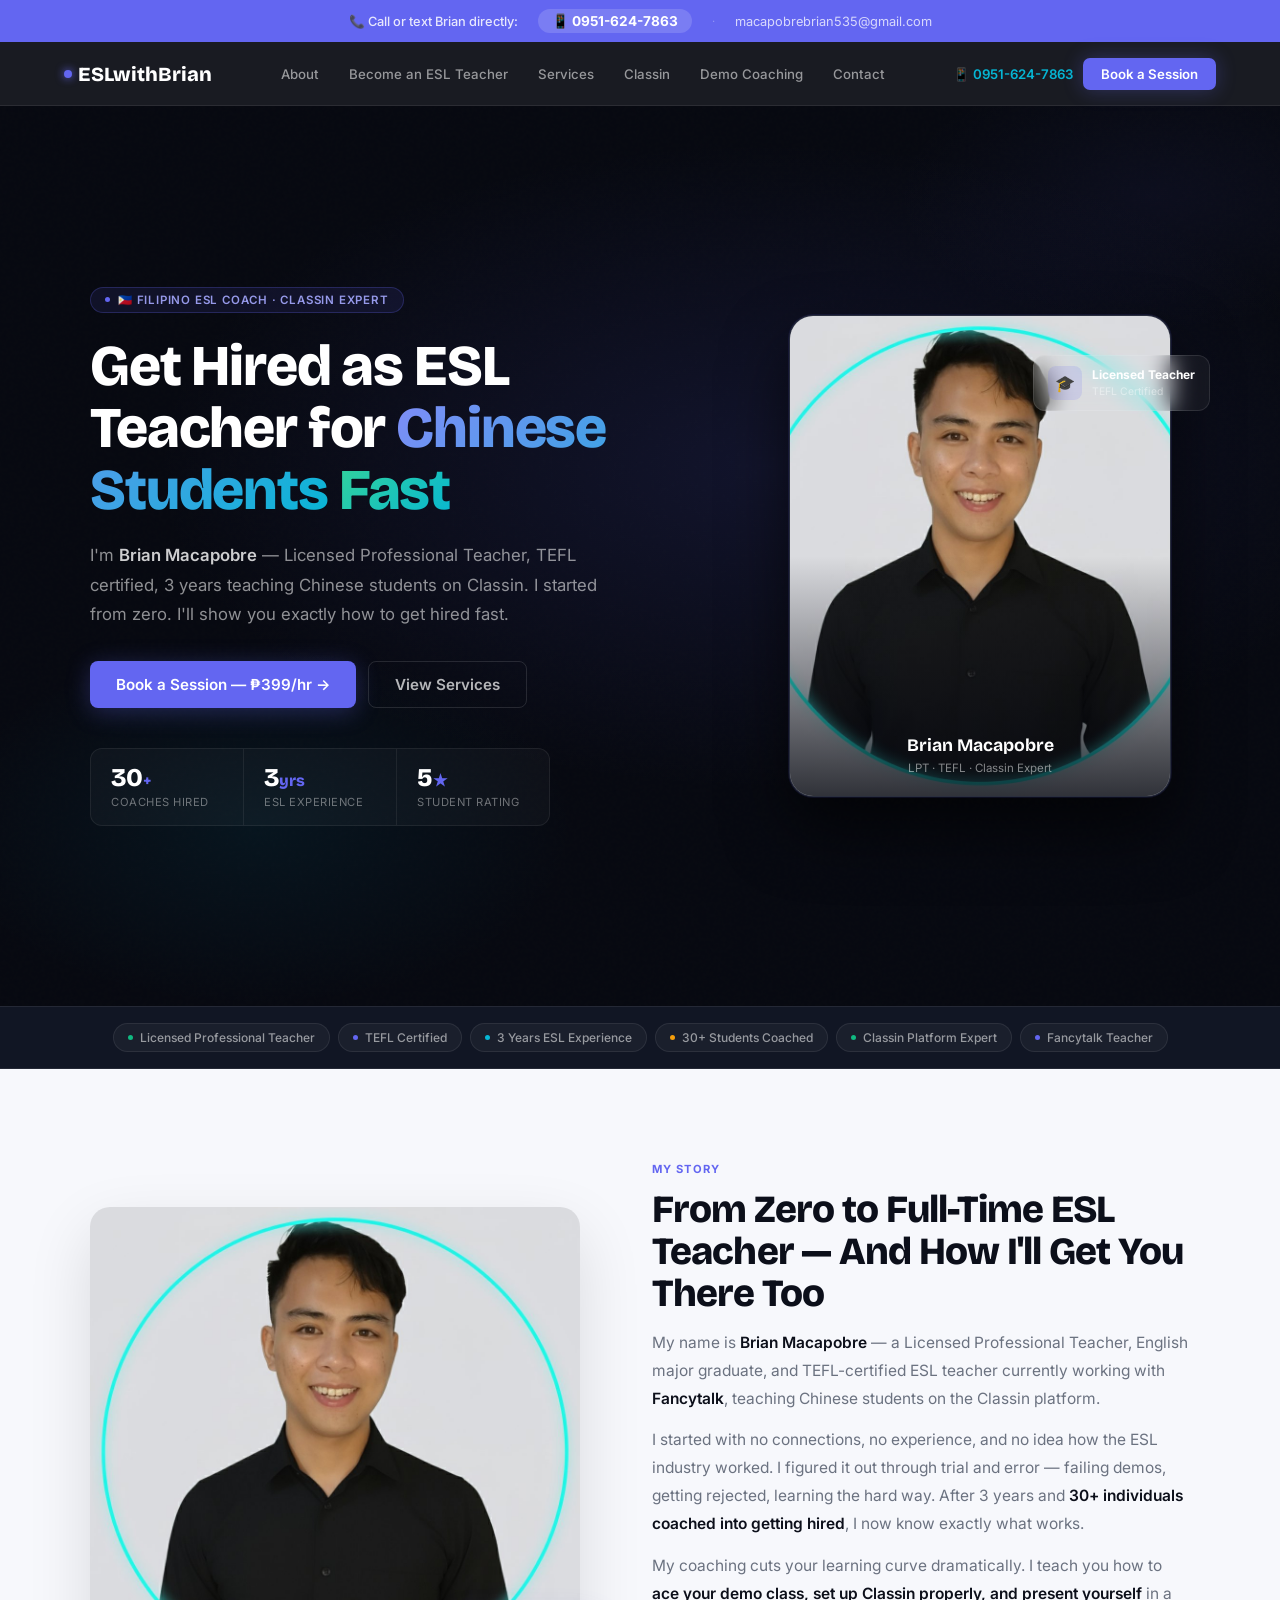
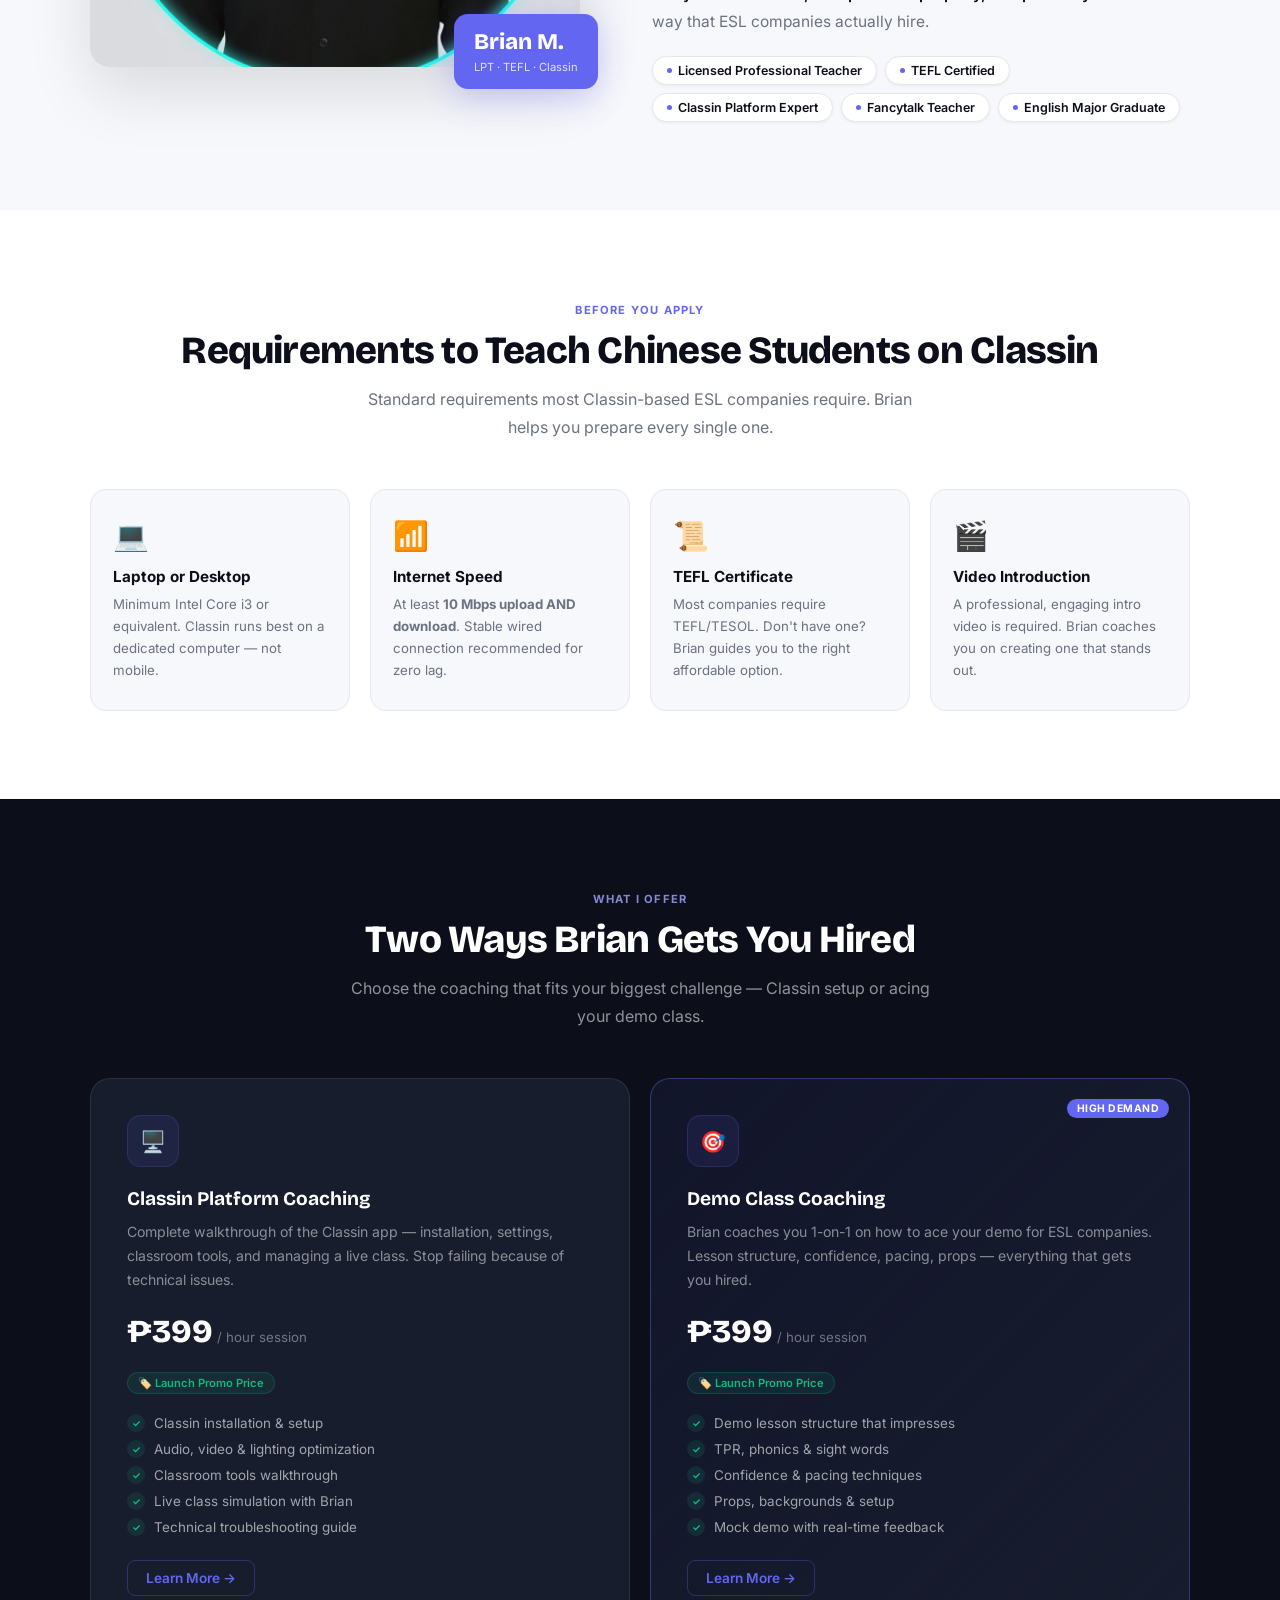
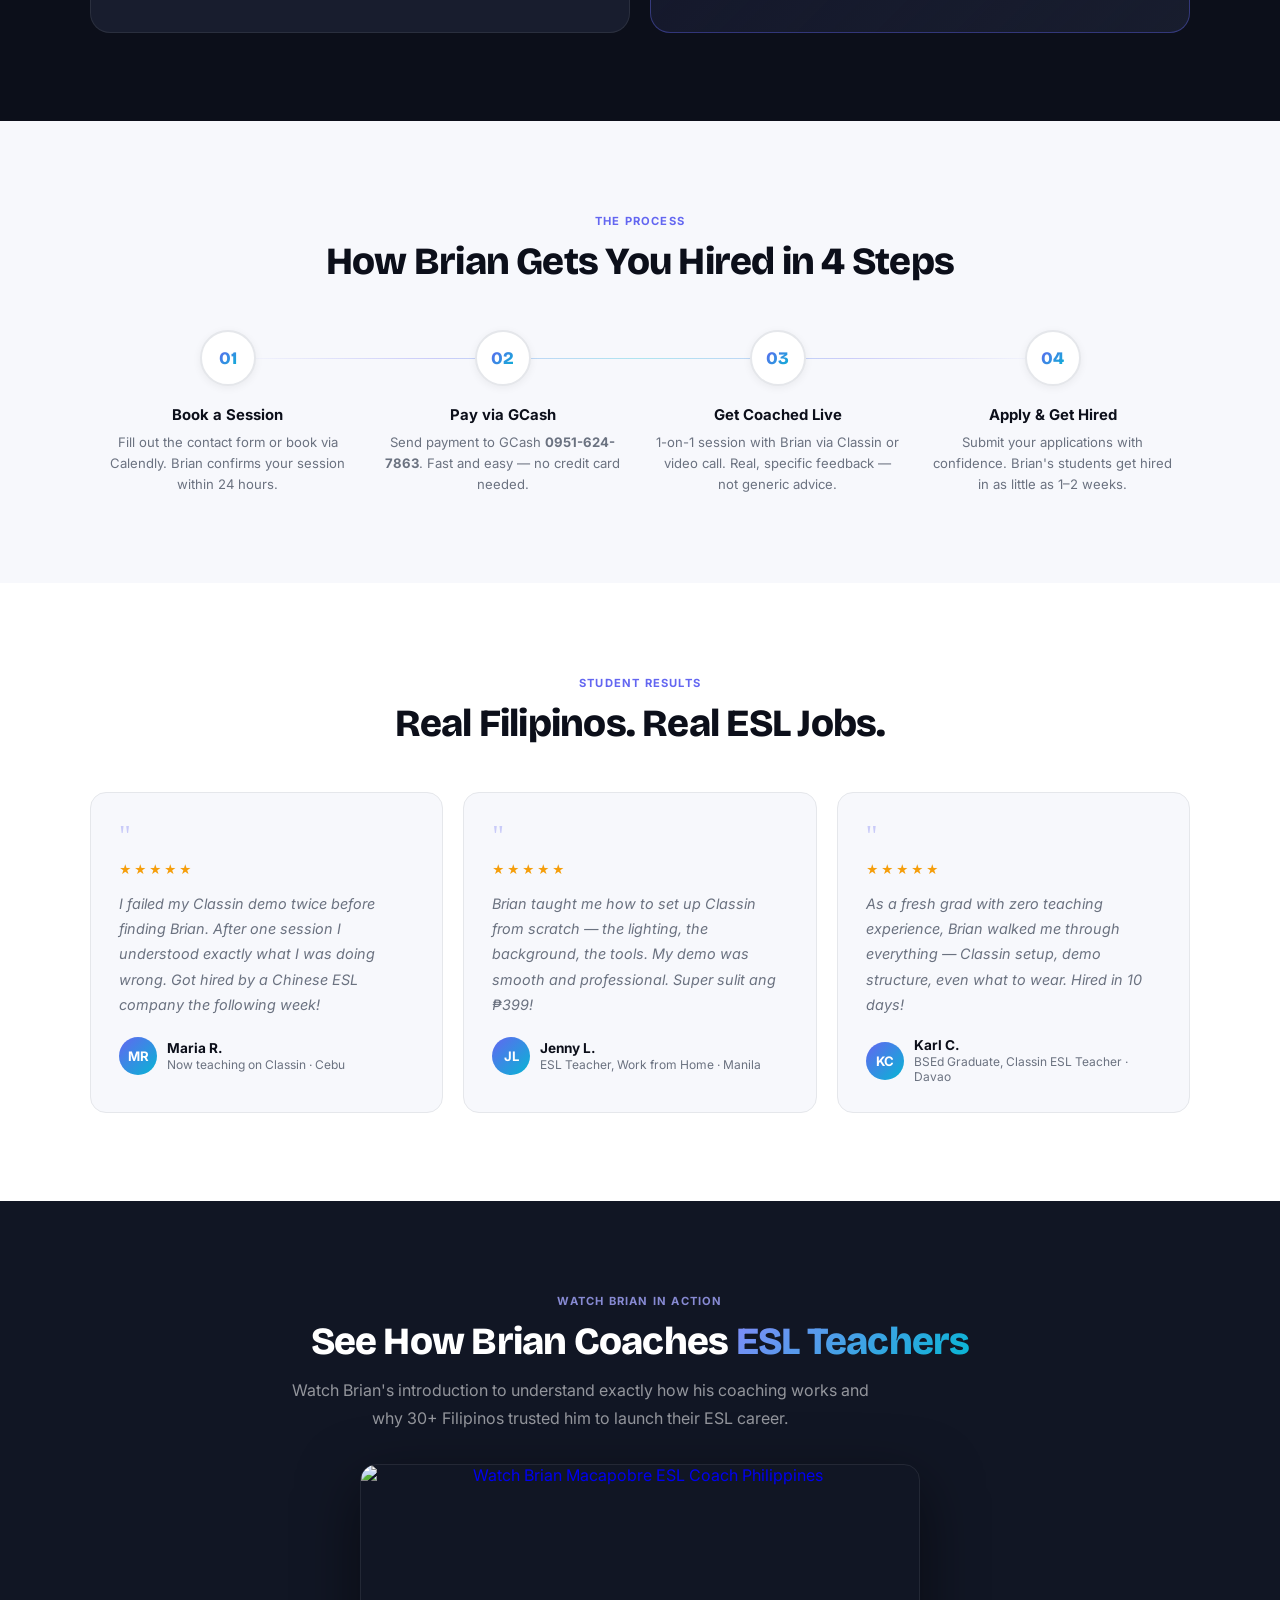
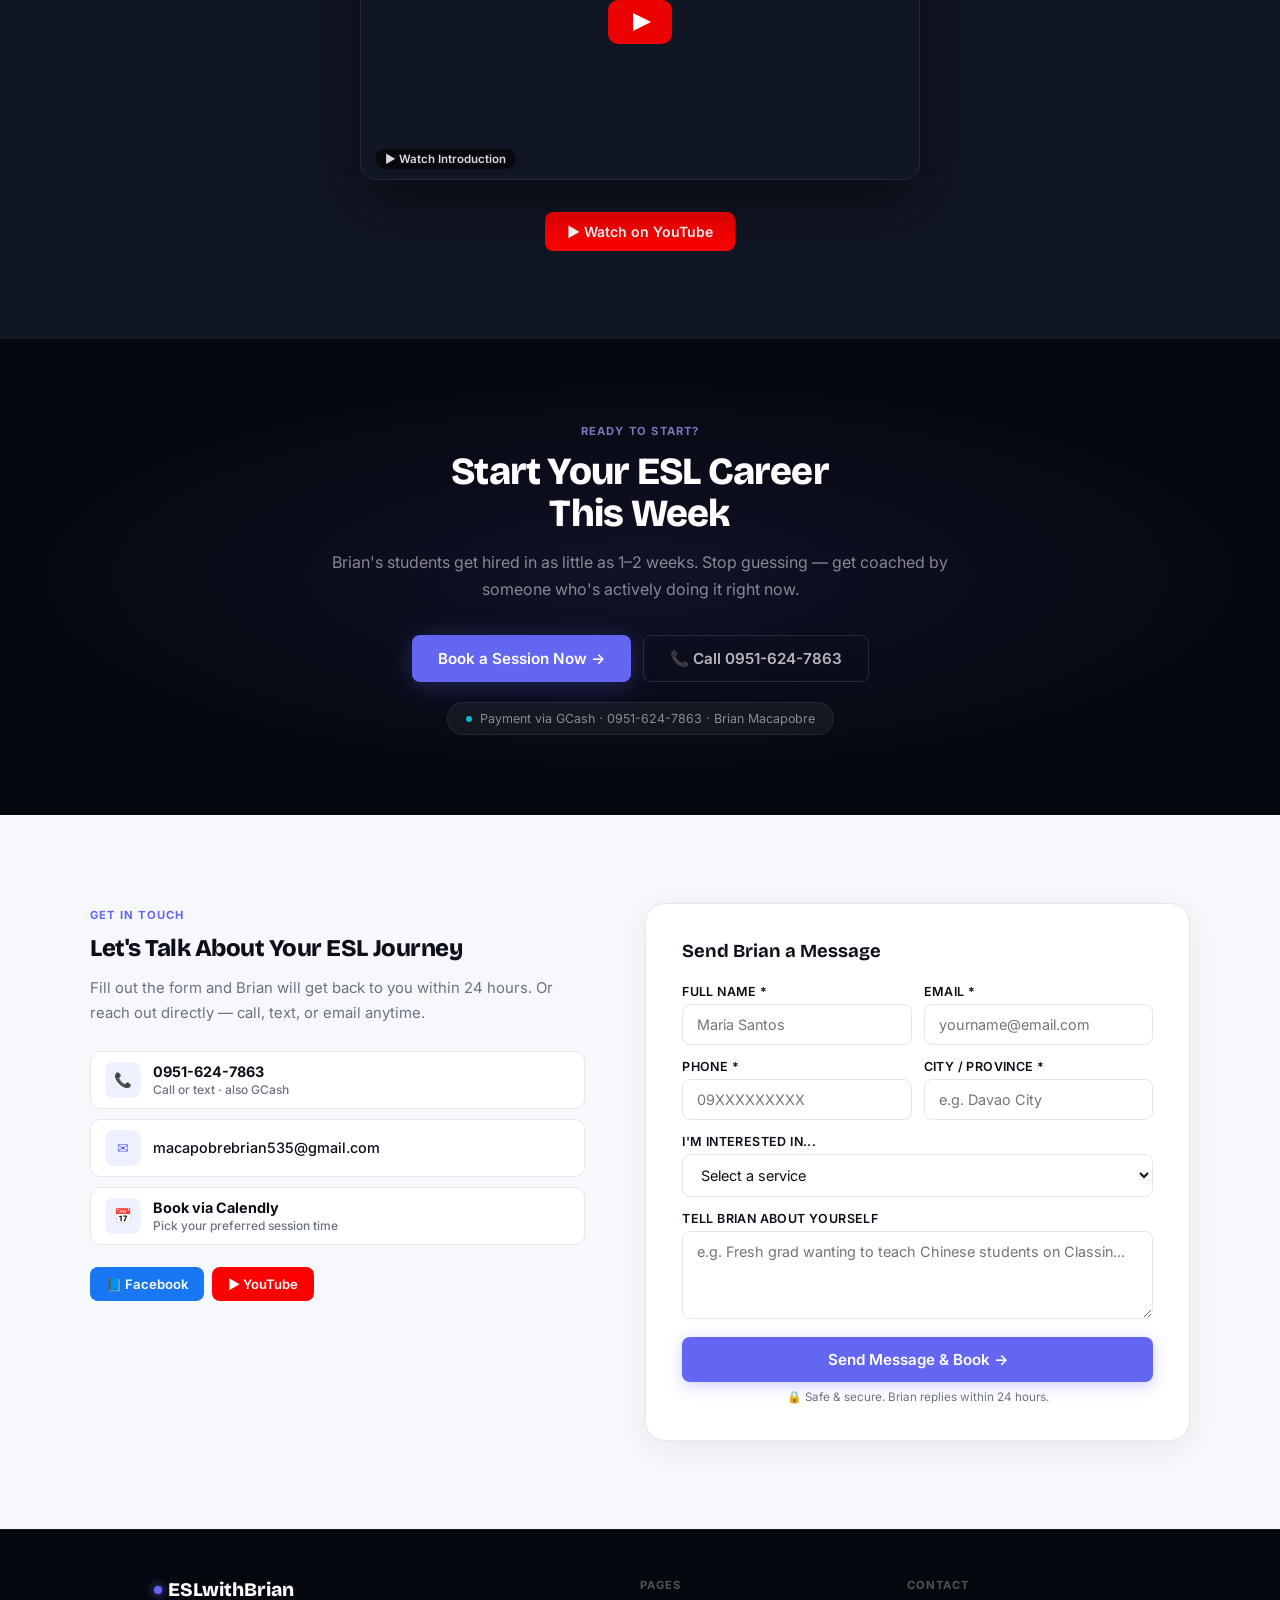
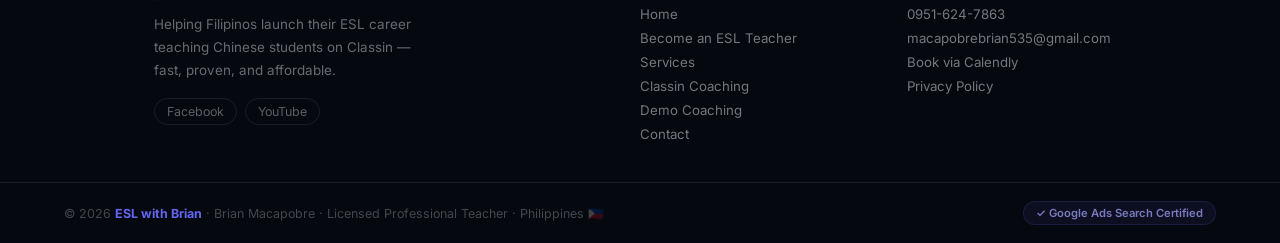
==== commit 7fc5b8ba: "Create index.html" ====
--- a/index.html
+++ b/index.html
@@ -1,159 +1,1255 @@
 <!DOCTYPE html>
 <html lang="en">
 <head>
-  <meta charset="UTF-8">
-  <meta name="viewport" content="width=device-width, initial-scale=1.0">
-  <title>English with Brian — Online English Tutor for Kids &amp; Teens</title>
-  <meta name="description" content="1-on-1 online English lessons for kids and teens with Brian, a TEFL-certified, PRC-licensed teacher with 3+ years of experience. Affordable trial lessons for families in Europe, China, and worldwide.">
-
-  <!-- EDIT ME: replace with your real domain once you have one, for search engines -->
-  <link rel="canonical" href="https://www.englishwithbrian.com/">
-
-  <link rel="preconnect" href="https://fonts.googleapis.com">
-  <link rel="preconnect" href="https://fonts.gstatic.com" crossorigin>
-  <link href="https://fonts.googleapis.com/css2?family=Fraunces:wght@400;500;600&family=Public+Sans:wght@400;600;700&family=IBM+Plex+Mono:wght@500&display=swap" rel="stylesheet">
-  <link rel="stylesheet" href="css/style.css">
+<meta charset="UTF-8">
+<meta name="viewport" content="width=device-width, initial-scale=1.0">
+<title>ESL with Brian | Get Hired as ESL Teacher for Chinese Students Fast</title>
+<meta name="description" content="Brian Macapobre — Licensed ESL Teacher & Coach. Expert Classin platform training & demo class coaching. Get hired fast teaching Chinese students. ₱399/hr.">
+<meta name="robots" content="index, follow">
+<link rel="canonical" href="https://eslwithbrian.com/">
+<meta http-equiv="Content-Security-Policy" content="upgrade-insecure-requests">
+<link rel="dns-prefetch" href="//i.ytimg.com">
+<link rel="preload" as="image" href="brian-macapobre.jpg">
+<link rel="preconnect" href="https://fonts.googleapis.com">
+<link rel="preconnect" href="https://fonts.gstatic.com" crossorigin>
+<link href="https://fonts.googleapis.com/css2?family=Inter:wght@300;400;500;600;700;800;900&family=Bricolage+Grotesque:wght@400;500;600;700;800&display=swap" rel="stylesheet">
+
+<!-- GTM -->
+<script>(function(w,d,s,l,i){w[l]=w[l]||[];w[l].push({'gtm.start':
+new Date().getTime(),event:'gtm.js'});var f=d.getElementsByTagName(s)[0],
+j=d.createElement(s),dl=l!='dataLayer'?'&l='+l:'';j.async=true;j.src=
+'https://www.googletagmanager.com/gtm.js?id='+i+dl;f.parentNode.insertBefore(j,f);
+})(window,document,'script','dataLayer','GTM-N32DR69S');</script>
+
+<style>
+*,*::before,*::after{box-sizing:border-box;margin:0;padding:0}
+:root{
+  --black:#060810;
+  --dark:#0C0F1A;
+  --dark-2:#111624;
+  --dark-3:#181D2E;
+  --dark-4:#1E2438;
+  --white:#FFFFFF;
+  --off-white:#F7F8FC;
+  --text:#0C0F1A;
+  --muted:#6B7280;
+  --border:#E5E7EB;
+  --border-dark:rgba(255,255,255,0.08);
+  /* Accent — electric indigo/violet, premium and modern */
+  --accent:#6366F1;
+  --accent-dark:#4F52D1;
+  --accent-light:#EEF2FF;
+  --accent-glow:rgba(99,102,241,0.3);
+  /* Secondary accent — teal for ESL brand continuity */
+  --teal:#06B6D4;
+  --teal-light:rgba(6,182,212,0.1);
+  --green:#10B981;
+  --amber:#F59E0B;
+}
+
+html{scroll-behavior:smooth}
+body{font-family:'Inter',sans-serif;color:var(--text);background:var(--white);overflow-x:hidden;-webkit-font-smoothing:antialiased}
+
+/* ── TOPBAR ── */
+.topbar{
+  background:var(--accent);
+  padding:9px 5%;
+  display:flex;align-items:center;justify-content:center;gap:20px;
+  flex-wrap:wrap;
+}
+.topbar-text{font-size:.8rem;color:rgba(255,255,255,0.85);font-weight:500}
+.topbar-phone{
+  display:inline-flex;align-items:center;gap:6px;
+  background:rgba(255,255,255,0.15);
+  color:#fff;font-weight:700;font-size:.85rem;
+  padding:4px 14px;border-radius:100px;
+  text-decoration:none;transition:background .2s;
+}
+.topbar-phone:hover{background:rgba(255,255,255,0.25)}
+.topbar-sep{color:rgba(255,255,255,0.3);font-size:.7rem}
+.topbar-email{color:rgba(255,255,255,0.75);font-size:.8rem;text-decoration:none}
+.topbar-email:hover{color:#fff}
+
+/* ── NAV ── */
+nav{
+  position:sticky;top:0;z-index:100;
+  display:flex;align-items:center;justify-content:space-between;
+  padding:0 5%;height:64px;
+  background:rgba(6,8,16,0.92);
+  backdrop-filter:blur(16px);
+  border-bottom:1px solid var(--border-dark);
+}
+.nav-logo{
+  font-family:'Bricolage Grotesque',sans-serif;
+  font-size:1.25rem;font-weight:800;
+  color:#fff;text-decoration:none;
+  display:flex;align-items:center;gap:6px;
+}
+.nav-logo-dot{
+  width:8px;height:8px;border-radius:50%;
+  background:var(--accent);
+  box-shadow:0 0 8px var(--accent);
+}
+.nav-links{display:flex;align-items:center;gap:6px}
+.nav-links a{
+  color:rgba(255,255,255,0.55);
+  text-decoration:none;font-size:.83rem;font-weight:500;
+  padding:6px 12px;border-radius:6px;
+  transition:all .2s;
+}
+.nav-links a:hover{color:#fff;background:rgba(255,255,255,0.06)}
+.nav-right{display:flex;align-items:center;gap:10px}
+.nav-phone{
+  color:var(--teal);font-weight:600;font-size:.83rem;
+  text-decoration:none;
+  display:flex;align-items:center;gap:5px;
+}
+.nav-cta{
+  background:var(--accent);color:#fff;
+  padding:8px 18px;border-radius:7px;
+  font-weight:600;font-size:.83rem;
+  text-decoration:none;
+  transition:all .2s;
+  box-shadow:0 0 20px var(--accent-glow);
+}
+.nav-cta:hover{background:var(--accent-dark);transform:translateY(-1px);box-shadow:0 0 28px var(--accent-glow)}
+.hamburger{display:none;background:none;border:none;color:#fff;font-size:1.3rem;cursor:pointer;padding:6px}
+
+/* ── HERO ── */
+.hero{
+  background:var(--black);
+  min-height:100vh;
+  display:flex;align-items:center;
+  padding:80px 5%;
+  position:relative;overflow:hidden;
+}
+/* Gradient mesh background */
+.hero::before{
+  content:'';position:absolute;inset:0;
+  background:
+    radial-gradient(ellipse 80% 60% at 60% 40%,rgba(99,102,241,0.12) 0%,transparent 60%),
+    radial-gradient(ellipse 50% 40% at 20% 80%,rgba(6,182,212,0.07) 0%,transparent 50%),
+    radial-gradient(ellipse 40% 30% at 90% 10%,rgba(99,102,241,0.06) 0%,transparent 50%);
+}
+/* Subtle noise texture */
+.hero::after{
+  content:'';position:absolute;inset:0;
+  background-image:url("data:image/svg+xml,%3Csvg viewBox='0 0 256 256' xmlns='http://www.w3.org/2000/svg'%3E%3Cfilter id='noise'%3E%3CfeTurbulence type='fractalNoise' baseFrequency='0.9' numOctaves='4' stitchTiles='stitch'/%3E%3C/filter%3E%3Crect width='100%25' height='100%25' filter='url(%23noise)' opacity='0.03'/%3E%3C/svg%3E");
+  opacity:.4;pointer-events:none;
+}
+.hero-inner{
+  max-width:1100px;margin:0 auto;
+  display:grid;grid-template-columns:1fr 420px;
+  gap:60px;align-items:center;
+  position:relative;z-index:1;width:100%;
+}
+
+/* Eyebrow badge */
+.eyebrow{
+  display:inline-flex;align-items:center;gap:8px;
+  background:rgba(99,102,241,0.1);
+  border:1px solid rgba(99,102,241,0.25);
+  color:rgba(165,168,255,0.9);
+  padding:5px 14px;border-radius:100px;
+  font-size:.72rem;font-weight:600;
+  letter-spacing:.8px;text-transform:uppercase;
+  margin-bottom:22px;
+}
+.eyebrow-dot{
+  width:5px;height:5px;background:var(--accent);
+  border-radius:50%;animation:pulse 2s infinite;
+}
+@keyframes pulse{0%,100%{opacity:1;transform:scale(1)}50%{opacity:.4;transform:scale(1.5)}}
+
+/* Hero headline */
+.hero h1{
+  font-family:'Bricolage Grotesque',sans-serif;
+  font-size:clamp(2.2rem,4.5vw,3.8rem);
+  font-weight:800;line-height:1.08;
+  color:#fff;margin-bottom:20px;
+  letter-spacing:-.02em;
+}
+.hero h1 .highlight{
+  background:linear-gradient(135deg,#818CF8,#06B6D4);
+  -webkit-background-clip:text;-webkit-text-fill-color:transparent;
+  background-clip:text;
+}
+.hero h1 .highlight-2{
+  background:linear-gradient(135deg,#34D399,#06B6D4);
+  -webkit-background-clip:text;-webkit-text-fill-color:transparent;
+  background-clip:text;
+}
+.hero-sub{
+  font-size:1.05rem;line-height:1.75;
+  color:rgba(255,255,255,0.55);
+  margin-bottom:32px;max-width:520px;
+  font-weight:400;
+}
+.hero-sub strong{color:rgba(255,255,255,0.8);font-weight:600}
+
+/* CTA buttons */
+.hero-actions{display:flex;gap:12px;flex-wrap:wrap;margin-bottom:40px}
+.btn-primary{
+  display:inline-flex;align-items:center;gap:8px;
+  background:var(--accent);color:#fff;
+  padding:13px 26px;border-radius:8px;
+  font-weight:600;font-size:.95rem;
+  text-decoration:none;
+  transition:all .2s;
+  box-shadow:0 4px 24px var(--accent-glow);
+}
+.btn-primary:hover{background:var(--accent-dark);transform:translateY(-2px);box-shadow:0 6px 32px var(--accent-glow)}
+.btn-ghost{
+  display:inline-flex;align-items:center;gap:8px;
+  background:transparent;color:rgba(255,255,255,0.7);
+  padding:13px 26px;border-radius:8px;
+  font-weight:600;font-size:.95rem;
+  text-decoration:none;
+  border:1px solid rgba(255,255,255,0.12);
+  transition:all .2s;
+}
+.btn-ghost:hover{border-color:rgba(255,255,255,0.3);color:#fff;background:rgba(255,255,255,0.04)}
+
+/* Stats row */
+.hero-stats{
+  display:flex;gap:0;
+  border:1px solid rgba(255,255,255,0.07);
+  border-radius:12px;
+  background:rgba(255,255,255,0.03);
+  overflow:hidden;
+  max-width:460px;
+}
+.stat{
+  flex:1;padding:16px 20px;
+  border-right:1px solid rgba(255,255,255,0.07);
+}
+.stat:last-child{border-right:none}
+.stat-num{
+  font-family:'Bricolage Grotesque',sans-serif;
+  font-size:1.6rem;font-weight:800;
+  color:#fff;line-height:1;margin-bottom:4px;
+}
+.stat-num span{color:var(--accent);font-size:1rem}
+.stat-label{font-size:.7rem;color:rgba(255,255,255,0.4);text-transform:uppercase;letter-spacing:.5px}
+
+/* Hero photo */
+.hero-photo-wrap{
+  position:relative;
+  display:flex;justify-content:center;align-items:center;
+}
+.hero-photo-card{
+  position:relative;
+  border-radius:24px;
+  overflow:hidden;
+  background:var(--dark-3);
+  border:1px solid rgba(255,255,255,0.08);
+  box-shadow:
+    0 0 0 1px rgba(99,102,241,0.1),
+    0 32px 64px rgba(0,0,0,0.6),
+    inset 0 1px 0 rgba(255,255,255,0.05);
+}
+.hero-photo{
+  width:380px;height:480px;
+  object-fit:cover;object-position:top center;
+  display:block;
+}
+/* Gradient overlay on photo */
+.hero-photo-overlay{
+  position:absolute;inset:0;
+  background:linear-gradient(
+    to bottom,
+    transparent 50%,
+    rgba(6,8,16,0.8) 100%
+  );
+}
+/* Floating credential card */
+.float-card{
+  position:absolute;
+  background:rgba(255,255,255,0.05);
+  backdrop-filter:blur(12px);
+  border:1px solid rgba(255,255,255,0.1);
+  border-radius:12px;
+  padding:10px 14px;
+  display:flex;align-items:center;gap:10px;
+}
+.float-card-1{bottom:80px;left:-20px;animation:float1 4s ease-in-out infinite}
+.float-card-2{top:40px;right:-20px;animation:float2 5s ease-in-out infinite}
+@keyframes float1{0%,100%{transform:translateY(0)}50%{transform:translateY(-8px)}}
+@keyframes float2{0%,100%{transform:translateY(0)}50%{transform:translateY(8px)}}
+.float-icon{
+  width:34px;height:34px;border-radius:8px;
+  display:flex;align-items:center;justify-content:center;
+  font-size:1rem;flex-shrink:0;
+}
+.float-icon.green{background:rgba(16,185,129,0.15)}
+.float-icon.blue{background:rgba(99,102,241,0.15)}
+.float-label{font-size:.75rem;font-weight:700;color:#fff;line-height:1.2}
+.float-sub{font-size:.65rem;color:rgba(255,255,255,0.45);margin-top:2px}
+/* Name overlay on photo */
+.photo-name{
+  position:absolute;bottom:20px;left:0;right:0;
+  text-align:center;padding:0 16px;
+}
+.photo-name-text{
+  font-family:'Bricolage Grotesque',sans-serif;
+  font-size:1.1rem;font-weight:700;color:#fff;
+  display:block;
+}
+.photo-name-sub{font-size:.72rem;color:rgba(255,255,255,0.5);margin-top:2px}
+
+/* ── TRUST LOGOS BAR ── */
+.trust-bar{
+  background:var(--dark-2);
+  border-top:1px solid var(--border-dark);
+  border-bottom:1px solid var(--border-dark);
+  padding:16px 5%;
+}
+.trust-inner{
+  max-width:1100px;margin:0 auto;
+  display:flex;align-items:center;justify-content:center;
+  gap:8px;flex-wrap:wrap;
+}
+.trust-chip{
+  display:inline-flex;align-items:center;gap:7px;
+  background:rgba(255,255,255,0.04);
+  border:1px solid rgba(255,255,255,0.08);
+  color:rgba(255,255,255,0.55);
+  padding:6px 14px;border-radius:100px;
+  font-size:.75rem;font-weight:500;
+  white-space:nowrap;
+}
+.trust-chip .dot{width:5px;height:5px;border-radius:50%;flex-shrink:0}
+.trust-chip .dot.green{background:var(--green)}
+.trust-chip .dot.blue{background:var(--accent)}
+.trust-chip .dot.teal{background:var(--teal)}
+.trust-chip .dot.amber{background:var(--amber)}
+
+/* ── SECTION BASE ── */
+section{padding:88px 5%}
+.section-inner{max-width:1100px;margin:0 auto}
+.section-eyebrow{
+  display:inline-flex;align-items:center;gap:6px;
+  font-size:.7rem;font-weight:700;letter-spacing:1.2px;
+  text-transform:uppercase;color:var(--accent);
+  margin-bottom:12px;
+}
+.section-title{
+  font-family:'Bricolage Grotesque',sans-serif;
+  font-size:clamp(1.8rem,3vw,2.6rem);
+  font-weight:800;line-height:1.1;
+  color:var(--text);margin-bottom:14px;
+  letter-spacing:-.02em;
+}
+.section-title.light{color:#fff}
+.section-desc{font-size:1rem;color:var(--muted);line-height:1.75;max-width:580px}
+.section-desc.light{color:rgba(255,255,255,0.55)}
+.text-center{text-align:center}
+.text-center .section-desc{margin:0 auto}
+
+/* ── ABOUT ── */
+.about{background:var(--off-white)}
+.about-grid{display:grid;grid-template-columns:1fr 1.1fr;gap:72px;align-items:center}
+.about-img-wrap{position:relative}
+.about-img{
+  width:100%;border-radius:20px;
+  object-fit:cover;object-position:top;
+  height:460px;
+  box-shadow:0 24px 64px rgba(0,0,0,0.12);
+}
+.about-chip{
+  position:absolute;bottom:-18px;right:-18px;
+  background:var(--accent);
+  color:#fff;
+  padding:14px 20px;border-radius:14px;
+  box-shadow:0 8px 32px var(--accent-glow);
+}
+.about-chip strong{
+  display:block;
+  font-family:'Bricolage Grotesque',sans-serif;
+  font-size:1.4rem;font-weight:800;
+}
+.about-chip span{font-size:.7rem;opacity:.8}
+.about-text p{
+  font-size:.97rem;line-height:1.8;
+  color:var(--muted);margin-bottom:14px;
+}
+.about-text strong{color:var(--text);font-weight:600}
+.creds-list{
+  display:flex;flex-wrap:wrap;gap:8px;margin-top:20px;
+}
+.cred-item{
+  display:inline-flex;align-items:center;gap:6px;
+  background:#fff;
+  border:1px solid var(--border);
+  color:var(--text);
+  padding:6px 14px;border-radius:100px;
+  font-size:.78rem;font-weight:600;
+  box-shadow:0 1px 3px rgba(0,0,0,0.06);
+}
+.cred-item .cred-dot{width:5px;height:5px;border-radius:50%;background:var(--accent);flex-shrink:0}
+
+/* ── REQUIREMENTS ── */
+.requirements{background:#fff}
+.req-grid{display:grid;grid-template-columns:repeat(4,1fr);gap:20px;margin-top:48px}
+.req-card{
+  background:var(--off-white);
+  border-radius:16px;padding:28px 22px;
+  border:1px solid var(--border);
+  transition:all .25s;
+  position:relative;overflow:hidden;
+}
+.req-card::before{
+  content:'';
+  position:absolute;top:0;left:0;right:0;height:2px;
+  background:linear-gradient(90deg,var(--accent),var(--teal));
+  opacity:0;transition:opacity .25s;
+}
+.req-card:hover{transform:translateY(-5px);box-shadow:0 12px 32px rgba(99,102,241,0.1);border-color:rgba(99,102,241,0.2)}
+.req-card:hover::before{opacity:1}
+.req-icon{font-size:1.8rem;margin-bottom:14px;display:block}
+.req-card h4{font-weight:700;font-size:.95rem;color:var(--text);margin-bottom:8px}
+.req-card p{font-size:.83rem;color:var(--muted);line-height:1.65}
+
+/* ── SERVICES ── */
+.services-section{background:var(--dark)}
+.services-grid{display:grid;grid-template-columns:1fr 1fr;gap:20px;margin-top:48px}
+.service-card{
+  background:var(--dark-3);
+  border:1px solid var(--border-dark);
+  border-radius:20px;padding:36px;
+  transition:all .25s;
+  position:relative;overflow:hidden;
+}
+.service-card::after{
+  content:'';
+  position:absolute;inset:0;border-radius:20px;
+  background:linear-gradient(135deg,rgba(99,102,241,0.06) 0%,transparent 60%);
+  opacity:0;transition:opacity .25s;
+}
+.service-card:hover{
+  border-color:rgba(99,102,241,0.3);
+  transform:translateY(-4px);
+  box-shadow:0 16px 48px rgba(99,102,241,0.15);
+}
+.service-card:hover::after{opacity:1}
+.service-card.featured{
+  border-color:rgba(99,102,241,0.4);
+  background:linear-gradient(135deg,rgba(99,102,241,0.08),var(--dark-3));
+}
+.badge-new{
+  position:absolute;top:20px;right:20px;
+  background:var(--accent);color:#fff;
+  font-size:.65rem;font-weight:700;
+  letter-spacing:.5px;text-transform:uppercase;
+  padding:3px 10px;border-radius:100px;
+}
+.service-icon-wrap{
+  width:52px;height:52px;border-radius:14px;
+  background:rgba(99,102,241,0.1);
+  border:1px solid rgba(99,102,241,0.2);
+  display:flex;align-items:center;justify-content:center;
+  font-size:1.3rem;margin-bottom:20px;
+}
+.service-card h3{
+  font-family:'Bricolage Grotesque',sans-serif;
+  font-size:1.2rem;font-weight:700;
+  color:#fff;margin-bottom:10px;
+}
+.service-card p{font-size:.88rem;color:rgba(255,255,255,0.5);line-height:1.7;margin-bottom:20px}
+.service-price{
+  display:flex;align-items:baseline;gap:4px;
+  margin-bottom:20px;
+}
+.price-amount{
+  font-family:'Bricolage Grotesque',sans-serif;
+  font-size:2rem;font-weight:800;color:#fff;
+}
+.price-period{font-size:.83rem;color:rgba(255,255,255,0.4)}
+.promo-tag{
+  display:inline-flex;align-items:center;gap:5px;
+  background:rgba(16,185,129,0.1);
+  border:1px solid rgba(16,185,129,0.2);
+  color:var(--green);
+  font-size:.7rem;font-weight:600;
+  padding:3px 10px;border-radius:100px;
+  margin-bottom:20px;
+}
+.service-features{list-style:none;display:flex;flex-direction:column;gap:8px;margin-bottom:24px}
+.service-features li{
+  display:flex;align-items:center;gap:9px;
+  font-size:.84rem;color:rgba(255,255,255,0.6);
+}
+.service-features li::before{
+  content:'✓';
+  width:18px;height:18px;border-radius:50%;
+  background:rgba(16,185,129,0.12);
+  color:var(--green);
+  display:flex;align-items:center;justify-content:center;
+  font-size:.62rem;font-weight:700;flex-shrink:0;
+}
+.btn-service{
+  display:inline-flex;align-items:center;gap:6px;
+  color:var(--accent);font-weight:600;font-size:.85rem;
+  text-decoration:none;
+  padding:9px 18px;border-radius:8px;
+  border:1px solid rgba(99,102,241,0.3);
+  transition:all .2s;
+}
+.btn-service:hover{background:rgba(99,102,241,0.08);border-color:rgba(99,102,241,0.5);gap:10px}
+
+/* ── HOW IT WORKS ── */
+.how{background:var(--off-white)}
+.steps-grid{display:grid;grid-template-columns:repeat(4,1fr);gap:0;margin-top:48px;position:relative}
+.steps-grid::before{
+  content:'';
+  position:absolute;top:28px;left:calc(12.5%);right:calc(12.5%);
+  height:1px;
+  background:linear-gradient(90deg,
+    transparent,var(--accent),var(--teal),var(--accent),transparent
+  );
+  opacity:.3;
+}
+.step-item{padding:0 16px;text-align:center;position:relative;z-index:1}
+.step-num-wrap{
+  width:56px;height:56px;border-radius:50%;
+  background:#fff;
+  border:2px solid var(--border);
+  display:flex;align-items:center;justify-content:center;
+  margin:0 auto 20px;
+  box-shadow:0 2px 8px rgba(0,0,0,0.06);
+  position:relative;
+}
+.step-num-wrap::after{
+  content:'';position:absolute;inset:-4px;
+  border-radius:50%;
+  border:1px solid transparent;
+  background:linear-gradient(135deg,var(--accent),var(--teal)) border-box;
+  -webkit-mask:linear-gradient(#fff 0 0) padding-box,linear-gradient(#fff 0 0);
+  -webkit-mask-composite:destination-out;
+  mask-composite:exclude;
+  opacity:0;transition:opacity .25s;
+}
+.step-item:hover .step-num-wrap::after{opacity:1}
+.step-number{
+  font-family:'Bricolage Grotesque',sans-serif;
+  font-size:1.1rem;font-weight:800;
+  background:linear-gradient(135deg,var(--accent),var(--teal));
+  -webkit-background-clip:text;-webkit-text-fill-color:transparent;
+  background-clip:text;
+}
+.step-item h4{font-weight:700;font-size:.93rem;color:var(--text);margin-bottom:8px}
+.step-item p{font-size:.82rem;color:var(--muted);line-height:1.6}
+
+/* ── TESTIMONIALS ── */
+.testimonials{background:#fff}
+.testi-grid{display:grid;grid-template-columns:repeat(3,1fr);gap:20px;margin-top:48px}
+.testi-card{
+  background:var(--off-white);
+  border-radius:16px;padding:28px;
+  border:1px solid var(--border);
+  transition:all .2s;
+  position:relative;
+}
+.testi-card:hover{transform:translateY(-4px);box-shadow:0 12px 32px rgba(0,0,0,0.07);border-color:rgba(99,102,241,0.2)}
+.testi-quote{
+  font-size:1.8rem;line-height:1;
+  color:var(--accent);opacity:.3;
+  margin-bottom:12px;
+  font-family:Georgia,serif;
+}
+.testi-text{
+  font-size:.9rem;line-height:1.75;
+  color:var(--muted);margin-bottom:20px;
+  font-style:italic;
+}
+.testi-stars{color:var(--amber);font-size:.75rem;letter-spacing:2px;margin-bottom:14px}
+.testi-author{display:flex;align-items:center;gap:10px}
+.testi-avatar{
+  width:38px;height:38px;border-radius:50%;
+  background:linear-gradient(135deg,var(--accent),var(--teal));
+  display:flex;align-items:center;justify-content:center;
+  font-weight:700;color:#fff;font-size:.82rem;flex-shrink:0;
+}
+.testi-name{font-weight:700;font-size:.85rem;color:var(--text)}
+.testi-role{font-size:.75rem;color:var(--muted);margin-top:1px}
+
+/* ── VIDEO SECTION ── */
+.video-section{background:var(--dark-2)}
+.video-inner{max-width:700px;margin:0 auto;text-align:center}
+.yt-thumb-wrap{
+  display:block;
+  position:relative;
+  border-radius:16px;overflow:hidden;
+  margin:32px auto;
+  max-width:560px;
+  border:1px solid var(--border-dark);
+  box-shadow:0 20px 60px rgba(0,0,0,0.5);
+  text-decoration:none;
+  transition:transform .2s,box-shadow .2s;
+}
+.yt-thumb-wrap:hover{transform:scale(1.02);box-shadow:0 24px 72px rgba(0,0,0,0.6)}
+.yt-thumb-wrap img{width:100%;height:auto;display:block}
+.yt-play-btn{
+  position:absolute;top:50%;left:50%;
+  transform:translate(-50%,-50%);
+  width:64px;height:44px;
+  background:rgba(255,0,0,0.92);
+  border-radius:10px;
+  display:flex;align-items:center;justify-content:center;
+  transition:background .2s;
+}
+.yt-thumb-wrap:hover .yt-play-btn{background:#ff0000}
+.yt-play-icon{
+  width:0;height:0;
+  border-style:solid;
+  border-width:9px 0 9px 18px;
+  border-color:transparent transparent transparent #fff;
+  margin-left:3px;
+}
+.yt-label{
+  position:absolute;bottom:10px;left:14px;
+  background:rgba(0,0,0,0.6);
+  color:rgba(255,255,255,0.85);
+  font-size:.72rem;font-weight:600;
+  padding:3px 10px;border-radius:100px;
+}
+.btn-yt{
+  display:inline-flex;align-items:center;gap:8px;
+  background:#FF0000;color:#fff;
+  padding:11px 22px;border-radius:8px;
+  font-weight:600;font-size:.88rem;
+  text-decoration:none;transition:all .2s;
+}
+.btn-yt:hover{background:#cc0000;transform:translateY(-1px)}
+
+/* ── CTA BAND ── */
+.cta-band{
+  background:var(--black);
+  padding:80px 5%;
+  position:relative;overflow:hidden;
+}
+.cta-band::before{
+  content:'';position:absolute;inset:0;
+  background:radial-gradient(ellipse 70% 60% at 50% 50%,rgba(99,102,241,0.1) 0%,transparent 70%);
+}
+.cta-band-inner{
+  max-width:680px;margin:0 auto;
+  text-align:center;position:relative;z-index:1;
+}
+.cta-band h2{
+  font-family:'Bricolage Grotesque',sans-serif;
+  font-size:clamp(1.8rem,3vw,2.8rem);
+  font-weight:800;color:#fff;
+  margin-bottom:14px;letter-spacing:-.02em;line-height:1.1;
+}
+.cta-band p{
+  font-size:1rem;color:rgba(255,255,255,0.5);
+  line-height:1.7;margin-bottom:32px;
+}
+.cta-actions{display:flex;gap:12px;justify-content:center;flex-wrap:wrap;margin-bottom:20px}
+.gcash-pill{
+  display:inline-flex;align-items:center;gap:8px;
+  background:rgba(255,255,255,0.05);
+  border:1px solid rgba(255,255,255,0.08);
+  color:rgba(255,255,255,0.5);
+  padding:8px 18px;border-radius:100px;
+  font-size:.78rem;
+}
+.gcash-dot{width:6px;height:6px;background:var(--teal);border-radius:50%}
+
+/* ── CONTACT ── */
+.contact-section{background:var(--off-white)}
+.contact-grid{display:grid;grid-template-columns:1fr 1.1fr;gap:60px;align-items:start}
+.contact-info-title{
+  font-family:'Bricolage Grotesque',sans-serif;
+  font-size:1.5rem;font-weight:800;
+  color:var(--text);margin-bottom:14px;letter-spacing:-.02em;
+}
+.contact-info p{font-size:.93rem;color:var(--muted);line-height:1.7;margin-bottom:24px}
+.contact-links{display:flex;flex-direction:column;gap:10px;margin-bottom:22px}
+.contact-link{
+  display:flex;align-items:center;gap:12px;
+  font-size:.9rem;color:var(--text);
+  text-decoration:none;font-weight:500;
+  padding:10px 14px;border-radius:10px;
+  border:1px solid var(--border);
+  background:#fff;
+  transition:all .2s;
+}
+.contact-link:hover{border-color:var(--accent);box-shadow:0 4px 12px rgba(99,102,241,0.1)}
+.contact-link-icon{
+  width:36px;height:36px;border-radius:8px;
+  background:var(--accent-light);
+  color:var(--accent);
+  display:flex;align-items:center;justify-content:center;
+  font-size:.9rem;flex-shrink:0;
+}
+.socials-row{display:flex;gap:8px}
+.social-btn{
+  display:inline-flex;align-items:center;gap:7px;
+  padding:9px 16px;border-radius:8px;
+  font-weight:600;font-size:.82rem;
+  text-decoration:none;transition:all .2s;
+}
+.social-btn.fb{background:#1877F2;color:#fff}
+.social-btn.fb:hover{background:#1461c7}
+.social-btn.yt{background:#FF0000;color:#fff}
+.social-btn.yt:hover{background:#cc0000}
+.contact-form-card{
+  background:#fff;border-radius:20px;
+  padding:36px;
+  border:1px solid var(--border);
+  box-shadow:0 8px 32px rgba(0,0,0,0.06);
+}
+.contact-form-card h4{
+  font-family:'Bricolage Grotesque',sans-serif;
+  font-size:1.15rem;font-weight:700;
+  color:var(--text);margin-bottom:22px;
+}
+.form-group{margin-bottom:14px}
+.form-group label{
+  display:block;font-weight:600;
+  font-size:.78rem;color:var(--text);
+  margin-bottom:5px;text-transform:uppercase;letter-spacing:.4px;
+}
+.form-group input,.form-group textarea,.form-group select{
+  width:100%;padding:11px 14px;
+  border:1.5px solid var(--border);
+  border-radius:8px;
+  font-family:'Inter',sans-serif;
+  font-size:.9rem;color:var(--text);
+  background:#fff;outline:none;
+  transition:border-color .2s,box-shadow .2s;
+}
+.form-group input:focus,.form-group textarea:focus,.form-group select:focus{
+  border-color:var(--accent);
+  box-shadow:0 0 0 3px rgba(99,102,241,0.1);
+}
+.form-group textarea{min-height:88px;resize:vertical}
+.form-row{display:grid;grid-template-columns:1fr 1fr;gap:12px}
+.btn-submit{
+  width:100%;padding:13px;
+  background:var(--accent);color:#fff;
+  border:none;border-radius:8px;
+  font-family:'Inter',sans-serif;
+  font-size:.95rem;font-weight:600;
+  cursor:pointer;transition:all .2s;
+  box-shadow:0 4px 16px var(--accent-glow);
+}
+.btn-submit:hover{background:var(--accent-dark);transform:translateY(-1px);box-shadow:0 6px 24px var(--accent-glow)}
+.form-note{font-size:.73rem;color:var(--muted);text-align:center;margin-top:8px}
+
+/* ── FOOTER ── */
+footer{
+  background:var(--black);
+  border-top:1px solid var(--border-dark);
+}
+.footer-top{
+  max-width:1100px;margin:0 auto;
+  padding:48px 5% 32px;
+  display:grid;grid-template-columns:2fr 1fr 1fr;
+  gap:48px;
+}
+.footer-brand p{font-size:.84rem;color:rgba(255,255,255,0.4);line-height:1.7;margin:12px 0 16px;max-width:280px}
+.footer-logo{
+  font-family:'Bricolage Grotesque',sans-serif;
+  font-size:1.2rem;font-weight:800;color:#fff;
+  display:flex;align-items:center;gap:6px;
+}
+.footer-social-links{display:flex;gap:8px}
+.footer-social-links a{
+  color:rgba(255,255,255,0.35);
+  font-size:.78rem;text-decoration:none;
+  padding:5px 12px;
+  border:1px solid rgba(255,255,255,0.08);
+  border-radius:100px;
+  transition:all .2s;
+}
+.footer-social-links a:hover{color:#fff;border-color:rgba(255,255,255,0.2)}
+.footer-col h5{
+  font-size:.7rem;font-weight:700;
+  text-transform:uppercase;letter-spacing:1px;
+  color:rgba(255,255,255,0.3);
+  margin-bottom:14px;
+}
+.footer-col a{
+  display:block;color:rgba(255,255,255,0.45);
+  font-size:.83rem;text-decoration:none;
+  margin-bottom:8px;transition:color .2s;
+}
+.footer-col a:hover{color:rgba(255,255,255,0.8)}
+.footer-bottom{
+  border-top:1px solid var(--border-dark);
+  padding:18px 5%;
+  display:flex;align-items:center;justify-content:space-between;
+  flex-wrap:wrap;gap:10px;
+}
+.footer-bottom p{font-size:.78rem;color:rgba(255,255,255,0.25)}
+.footer-bottom strong{color:var(--accent)}
+.footer-badge{
+  display:inline-flex;align-items:center;gap:6px;
+  background:rgba(99,102,241,0.08);
+  border:1px solid rgba(99,102,241,0.15);
+  color:rgba(165,168,255,0.7);
+  font-size:.7rem;font-weight:600;
+  padding:4px 12px;border-radius:100px;
+}
+
+/* ── CALENDLY ── */
+.calendly-section{background:#fff}
+.calendly-wrap{
+  margin-top:36px;
+  border-radius:16px;overflow:hidden;
+  border:1px solid var(--border);
+  min-height:700px;
+}
+
+/* ── RESPONSIVE ── */
+@media(max-width:900px){
+  .req-grid{grid-template-columns:repeat(2,1fr)}
+  .steps-grid{grid-template-columns:repeat(2,1fr)}
+  .steps-grid::before{display:none}
+  .footer-top{grid-template-columns:1fr 1fr}
+}
+@media(max-width:768px){
+  .hero-inner{grid-template-columns:1fr;text-align:center}
+  .hero-photo-wrap{order:-1}
+  .hero-photo{width:100%;height:340px}
+  .hero-photo-card{width:100%;max-width:340px;margin:0 auto}
+  .float-card-1{left:10px}
+  .float-card-2{right:10px}
+  .hero-stats{max-width:100%}
+  .hero-sub,.hero-actions{margin-left:auto;margin-right:auto}
+  .hero-actions{justify-content:center}
+  .eyebrow{margin:0 auto 22px}
+  .about-grid,.contact-grid{grid-template-columns:1fr}
+  .about-chip{position:static;margin-top:16px;display:inline-block}
+  .services-grid{grid-template-columns:1fr}
+  .testi-grid{grid-template-columns:1fr}
+  .steps-grid{grid-template-columns:1fr 1fr}
+  .req-grid{grid-template-columns:1fr 1fr}
+  .form-row{grid-template-columns:1fr}
+  .footer-top{grid-template-columns:1fr}
+  .footer-bottom{flex-direction:column;text-align:center}
+  .nav-links{
+    display:none;position:absolute;top:100%;left:0;right:0;
+    background:rgba(6,8,16,0.98);flex-direction:column;
+    padding:16px 5%;gap:4px;
+    border-bottom:1px solid var(--border-dark);
+  }
+  .nav-links.open{display:flex}
+  .hamburger{display:block}
+  .nav-phone{display:none}
+}
+@media(max-width:480px){
+  .steps-grid{grid-template-columns:1fr}
+  .req-grid{grid-template-columns:1fr}
+  .hero-stats{flex-direction:column;gap:0}
+  .stat{border-right:none;border-bottom:1px solid rgba(255,255,255,0.07)}
+  .stat:last-child{border-bottom:none}
+}
+
+@keyframes fadeUp{from{opacity:0;transform:translateY(18px)}to{opacity:1;transform:translateY(0)}}
+.eyebrow{animation:fadeUp .5s .05s both}
+.hero h1{animation:fadeUp .5s .15s both}
+.hero-sub{animation:fadeUp .5s .25s both}
+.hero-actions{animation:fadeUp .5s .35s both}
+.hero-stats{animation:fadeUp .5s .45s both}
+</style>
 </head>
 <body>
-
-  <header class="site-header">
-    <nav class="nav container" aria-label="Main navigation">
-      <a href="index.html" class="logo">English with <span>Brian</span></a>
-      <button class="nav-toggle" aria-label="Toggle menu" aria-expanded="false">
-        <span></span><span></span><span></span>
-      </button>
-      <ul class="nav-links">
-        <li><a href="index.html">Home</a></li>
-        <li><a href="about.html">About Brian</a></li>
-        <li><a href="pricing.html">Pricing</a></li>
-        <li><a href="contact.html">Contact</a></li>
-      </ul>
-      <a href="contact.html" class="btn btn-primary nav-cta">Book a Trial Lesson</a>
-    </nav>
-  </header>
-
-  <main>
-
-    <!-- HERO -->
-    <section class="hero">
-      <div class="container">
-        <div class="hero-copy">
-          <span class="eyebrow">Online 1-on-1 English Lessons</span>
-          <h1>Help your child speak English with real confidence</h1>
-          <p class="lede">Personal, one-on-one lessons built around your child's voice — not a script. Taught by a certified teacher, priced fairly, and open to families everywhere.</p>
-          <div class="hero-actions">
-            <a href="contact.html" class="btn btn-primary">Book a Trial Lesson — $6</a>
-            <a href="about.html" class="btn btn-ghost">Meet Brian</a>
+<noscript><iframe src="https://www.googletagmanager.com/ns.html?id=GTM-N32DR69S" height="0" width="0" style="display:none;visibility:hidden"></iframe></noscript>
+
+<!-- TOPBAR -->
+<div class="topbar">
+  <span class="topbar-text">📞 Call or text Brian directly:</span>
+  <a href="tel:+639516247863" class="topbar-phone">📱 0951-624-7863</a>
+  <span class="topbar-sep">·</span>
+  <a href="mailto:macapobrebrian535@gmail.com" class="topbar-email">macapobrebrian535@gmail.com</a>
+</div>
+
+<!-- NAV -->
+<nav>
+  <a href="index.html" class="nav-logo">
+    <div class="nav-logo-dot"></div>
+    ESLwithBrian
+  </a>
+  <div class="nav-links">
+    <a href="#about">About</a>
+    <a href="become-esl-teacher.html">Become an ESL Teacher</a>
+    <a href="services.html">Services</a>
+    <a href="classin-coaching.html">Classin</a>
+    <a href="demo-coaching.html">Demo Coaching</a>
+    <a href="contact.html">Contact</a>
+  </div>
+  <div class="nav-right">
+    <a href="tel:+639516247863" class="nav-phone">📱 0951-624-7863</a>
+    <a href="contact.html" class="nav-cta">Book a Session</a>
+  </div>
+  <button class="hamburger" onclick="document.querySelector('.nav-links').classList.toggle('open')" aria-label="Toggle menu">☰</button>
+</nav>
+
+<!-- HERO -->
+<section class="hero">
+  <div class="hero-inner">
+    <div class="hero-content">
+      <div class="eyebrow"><div class="eyebrow-dot"></div>🇵🇭 Filipino ESL Coach · Classin Expert</div>
+      <h1>Get Hired as ESL Teacher for <span class="highlight">Chinese Students</span> <span class="highlight-2">Fast</span></h1>
+      <p class="hero-sub">I'm <strong>Brian Macapobre</strong> — Licensed Professional Teacher, TEFL certified, 3 years teaching Chinese students on Classin. I started from zero. I'll show you exactly how to get hired fast.</p>
+      <div class="hero-actions">
+        <a href="contact.html" class="btn-primary">Book a Session — ₱399/hr →</a>
+        <a href="services.html" class="btn-ghost">View Services</a>
+      </div>
+      <div class="hero-stats">
+        <div class="stat"><div class="stat-num">30<span>+</span></div><div class="stat-label">Coaches Hired</div></div>
+        <div class="stat"><div class="stat-num">3<span>yrs</span></div><div class="stat-label">ESL Experience</div></div>
+        <div class="stat"><div class="stat-num">5<span>★</span></div><div class="stat-label">Student Rating</div></div>
+      </div>
+    </div>
+    <div class="hero-photo-wrap">
+      <div class="hero-photo-card">
+        <img src="brian-macapobre.jpg" alt="Brian Macapobre - Licensed ESL Teacher and Coach Philippines, Classin Platform Expert" class="hero-photo" width="380" height="480">
+        <div class="hero-photo-overlay"></div>
+        <div class="photo-name">
+          <span class="photo-name-text">Brian Macapobre</span>
+          <span class="photo-name-sub">LPT · TEFL · Classin Expert</span>
+        </div>
+      </div>
+
+      <div class="float-card float-card-2">
+        <div class="float-icon blue">🎓</div>
+        <div>
+          <div class="float-label">Licensed Teacher</div>
+          <div class="float-sub">TEFL Certified</div>
+        </div>
+      </div>
+    </div>
+  </div>
+</section>
+
+<!-- TRUST BAR -->
+<div class="trust-bar">
+  <div class="trust-inner">
+    <div class="trust-chip"><div class="dot green"></div>Licensed Professional Teacher</div>
+    <div class="trust-chip"><div class="dot blue"></div>TEFL Certified</div>
+    <div class="trust-chip"><div class="dot teal"></div>3 Years ESL Experience</div>
+    <div class="trust-chip"><div class="dot amber"></div>30+ Students Coached</div>
+    <div class="trust-chip"><div class="dot green"></div>Classin Platform Expert</div>
+    <div class="trust-chip"><div class="dot blue"></div>Fancytalk Teacher</div>
+  </div>
+</div>
+
+<!-- ABOUT -->
+<section class="about" id="about">
+  <div class="section-inner">
+    <div class="about-grid">
+      <div class="about-img-wrap">
+        <img src="brian-macapobre.jpg" alt="Brian Macapobre - Licensed Professional Teacher and ESL Coach Philippines, Classin and Demo Class Expert" class="about-img" loading="lazy" width="440" height="460">
+        <div class="about-chip">
+          <strong>Brian M.</strong>
+          <span>LPT · TEFL · Classin</span>
+        </div>
+      </div>
+      <div class="about-text">
+        <div class="section-eyebrow">My Story</div>
+        <h2 class="section-title">From Zero to Full-Time ESL Teacher — And How I'll Get You There Too</h2>
+        <p>My name is <strong>Brian Macapobre</strong> — a Licensed Professional Teacher, English major graduate, and TEFL-certified ESL teacher currently working with <strong>Fancytalk</strong>, teaching Chinese students on the Classin platform.</p>
+        <p>I started with no connections, no experience, and no idea how the ESL industry worked. I figured it out through trial and error — failing demos, getting rejected, learning the hard way. After 3 years and <strong>30+ individuals coached into getting hired</strong>, I now know exactly what works.</p>
+        <p>My coaching cuts your learning curve dramatically. I teach you how to <strong>ace your demo class, set up Classin properly, and present yourself</strong> in a way that ESL companies actually hire.</p>
+        <div class="creds-list">
+          <span class="cred-item"><div class="cred-dot"></div>Licensed Professional Teacher</span>
+          <span class="cred-item"><div class="cred-dot"></div>TEFL Certified</span>
+          <span class="cred-item"><div class="cred-dot"></div>Classin Platform Expert</span>
+          <span class="cred-item"><div class="cred-dot"></div>Fancytalk Teacher</span>
+          <span class="cred-item"><div class="cred-dot"></div>English Major Graduate</span>
+        </div>
+      </div>
+    </div>
+  </div>
+</section>
+
+<!-- REQUIREMENTS -->
+<section class="requirements" id="requirements">
+  <div class="section-inner">
+    <div class="text-center">
+      <div class="section-eyebrow">Before You Apply</div>
+      <h2 class="section-title">Requirements to Teach Chinese Students on Classin</h2>
+      <p class="section-desc">Standard requirements most Classin-based ESL companies require. Brian helps you prepare every single one.</p>
+    </div>
+    <div class="req-grid">
+      <div class="req-card">
+        <span class="req-icon">💻</span>
+        <h4>Laptop or Desktop</h4>
+        <p>Minimum Intel Core i3 or equivalent. Classin runs best on a dedicated computer — not mobile.</p>
+      </div>
+      <div class="req-card">
+        <span class="req-icon">📶</span>
+        <h4>Internet Speed</h4>
+        <p>At least <strong>10 Mbps upload AND download</strong>. Stable wired connection recommended for zero lag.</p>
+      </div>
+      <div class="req-card">
+        <span class="req-icon">📜</span>
+        <h4>TEFL Certificate</h4>
+        <p>Most companies require TEFL/TESOL. Don't have one? Brian guides you to the right affordable option.</p>
+      </div>
+      <div class="req-card">
+        <span class="req-icon">🎬</span>
+        <h4>Video Introduction</h4>
+        <p>A professional, engaging intro video is required. Brian coaches you on creating one that stands out.</p>
+      </div>
+    </div>
+  </div>
+</section>
+
+<!-- SERVICES -->
+<section class="services-section" id="services">
+  <div class="section-inner">
+    <div class="text-center">
+      <div class="section-eyebrow" style="color:rgba(165,168,255,0.8)">What I Offer</div>
+      <h2 class="section-title light">Two Ways Brian Gets You Hired</h2>
+      <p class="section-desc light">Choose the coaching that fits your biggest challenge — Classin setup or acing your demo class.</p>
+    </div>
+    <div class="services-grid">
+      <div class="service-card">
+        <div class="service-icon-wrap">🖥️</div>
+        <h3>Classin Platform Coaching</h3>
+        <p>Complete walkthrough of the Classin app — installation, settings, classroom tools, and managing a live class. Stop failing because of technical issues.</p>
+        <div class="service-price">
+          <span class="price-amount">₱399</span>
+          <span class="price-period">/ hour session</span>
+        </div>
+        <div class="promo-tag">🏷️ Launch Promo Price</div>
+        <ul class="service-features">
+          <li>Classin installation & setup</li>
+          <li>Audio, video & lighting optimization</li>
+          <li>Classroom tools walkthrough</li>
+          <li>Live class simulation with Brian</li>
+          <li>Technical troubleshooting guide</li>
+        </ul>
+        <a href="classin-coaching.html" class="btn-service">Learn More →</a>
+      </div>
+      <div class="service-card featured">
+        <div class="badge-new">High Demand</div>
+        <div class="service-icon-wrap">🎯</div>
+        <h3>Demo Class Coaching</h3>
+        <p>Brian coaches you 1-on-1 on how to ace your demo for ESL companies. Lesson structure, confidence, pacing, props — everything that gets you hired.</p>
+        <div class="service-price">
+          <span class="price-amount">₱399</span>
+          <span class="price-period">/ hour session</span>
+        </div>
+        <div class="promo-tag">🏷️ Launch Promo Price</div>
+        <ul class="service-features">
+          <li>Demo lesson structure that impresses</li>
+          <li>TPR, phonics & sight words</li>
+          <li>Confidence & pacing techniques</li>
+          <li>Props, backgrounds & setup</li>
+          <li>Mock demo with real-time feedback</li>
+        </ul>
+        <a href="demo-coaching.html" class="btn-service">Learn More →</a>
+      </div>
+    </div>
+  </div>
+</section>
+
+<!-- HOW IT WORKS -->
+<section class="how" id="how">
+  <div class="section-inner">
+    <div class="text-center">
+      <div class="section-eyebrow">The Process</div>
+      <h2 class="section-title">How Brian Gets You Hired in 4 Steps</h2>
+    </div>
+    <div class="steps-grid">
+      <div class="step-item">
+        <div class="step-num-wrap"><span class="step-number">01</span></div>
+        <h4>Book a Session</h4>
+        <p>Fill out the contact form or book via Calendly. Brian confirms your session within 24 hours.</p>
+      </div>
+      <div class="step-item">
+        <div class="step-num-wrap"><span class="step-number">02</span></div>
+        <h4>Pay via GCash</h4>
+        <p>Send payment to GCash <strong>0951-624-7863</strong>. Fast and easy — no credit card needed.</p>
+      </div>
+      <div class="step-item">
+        <div class="step-num-wrap"><span class="step-number">03</span></div>
+        <h4>Get Coached Live</h4>
+        <p>1-on-1 session with Brian via Classin or video call. Real, specific feedback — not generic advice.</p>
+      </div>
+      <div class="step-item">
+        <div class="step-num-wrap"><span class="step-number">04</span></div>
+        <h4>Apply & Get Hired</h4>
+        <p>Submit your applications with confidence. Brian's students get hired in as little as 1–2 weeks.</p>
+      </div>
+    </div>
+  </div>
+</section>
+
+<!-- TESTIMONIALS -->
+<section class="testimonials" id="testimonials">
+  <div class="section-inner">
+    <div class="text-center">
+      <div class="section-eyebrow">Student Results</div>
+      <h2 class="section-title">Real Filipinos. Real ESL Jobs.</h2>
+    </div>
+    <div class="testi-grid">
+      <div class="testi-card">
+        <div class="testi-quote">"</div>
+        <div class="testi-stars">★★★★★</div>
+        <p class="testi-text">I failed my Classin demo twice before finding Brian. After one session I understood exactly what I was doing wrong. Got hired by a Chinese ESL company the following week!</p>
+        <div class="testi-author">
+          <div class="testi-avatar">MR</div>
+          <div><div class="testi-name">Maria R.</div><div class="testi-role">Now teaching on Classin · Cebu</div></div>
+        </div>
+      </div>
+      <div class="testi-card">
+        <div class="testi-quote">"</div>
+        <div class="testi-stars">★★★★★</div>
+        <p class="testi-text">Brian taught me how to set up Classin from scratch — the lighting, the background, the tools. My demo was smooth and professional. Super sulit ang ₱399!</p>
+        <div class="testi-author">
+          <div class="testi-avatar">JL</div>
+          <div><div class="testi-name">Jenny L.</div><div class="testi-role">ESL Teacher, Work from Home · Manila</div></div>
+        </div>
+      </div>
+      <div class="testi-card">
+        <div class="testi-quote">"</div>
+        <div class="testi-stars">★★★★★</div>
+        <p class="testi-text">As a fresh grad with zero teaching experience, Brian walked me through everything — Classin setup, demo structure, even what to wear. Hired in 10 days!</p>
+        <div class="testi-author">
+          <div class="testi-avatar">KC</div>
+          <div><div class="testi-name">Karl C.</div><div class="testi-role">BSEd Graduate, Classin ESL Teacher · Davao</div></div>
+        </div>
+      </div>
+    </div>
+  </div>
+</section>
+
+<!-- VIDEO SECTION -->
+<section class="video-section">
+  <div class="section-inner">
+    <div class="video-inner">
+      <div class="section-eyebrow" style="justify-content:center;color:rgba(165,168,255,0.8)">Watch Brian in Action</div>
+      <h2 class="section-title light">See How Brian Coaches <span style="background:linear-gradient(135deg,#818CF8,#06B6D4);-webkit-background-clip:text;-webkit-text-fill-color:transparent;background-clip:text">ESL Teachers</span></h2>
+      <p class="section-desc light">Watch Brian's introduction to understand exactly how his coaching works and why 30+ Filipinos trusted him to launch their ESL career.</p>
+      <a href="https://youtu.be/DcQ1phAY6iE" target="_blank" rel="noopener noreferrer" class="yt-thumb-wrap">
+        <img src="https://i.ytimg.com/vi/DcQ1phAY6iE/hqdefault.jpg" alt="Watch Brian Macapobre ESL Coach Philippines" loading="lazy" width="560" height="315">
+        <div class="yt-play-btn"><div class="yt-play-icon"></div></div>
+        <div class="yt-label">▶ Watch Introduction</div>
+      </a>
+      <a href="https://youtu.be/DcQ1phAY6iE" target="_blank" rel="noopener noreferrer" class="btn-yt">▶ Watch on YouTube</a>
+    </div>
+  </div>
+</section>
+
+<!-- CTA BAND -->
+<section class="cta-band">
+  <div class="cta-band-inner">
+    <div class="section-eyebrow" style="justify-content:center;color:rgba(165,168,255,0.7)">Ready to Start?</div>
+    <h2>Start Your ESL Career <br>This Week</h2>
+    <p>Brian's students get hired in as little as 1–2 weeks. Stop guessing — get coached by someone who's actively doing it right now.</p>
+    <div class="cta-actions">
+      <a href="contact.html" class="btn-primary">Book a Session Now →</a>
+      <a href="tel:+639516247863" class="btn-ghost">📞 Call 0951-624-7863</a>
+    </div>
+    <div class="gcash-pill"><div class="gcash-dot"></div>Payment via GCash · 0951-624-7863 · Brian Macapobre</div>
+  </div>
+</section>
+
+<!-- CONTACT -->
+<section class="contact-section" id="contact">
+  <div class="section-inner">
+    <div class="contact-grid">
+      <div class="contact-info">
+        <div class="section-eyebrow">Get in Touch</div>
+        <h3 class="contact-info-title">Let's Talk About Your ESL Journey</h3>
+        <p>Fill out the form and Brian will get back to you within 24 hours. Or reach out directly — call, text, or email anytime.</p>
+        <div class="contact-links">
+          <a href="tel:+639516247863" class="contact-link">
+            <div class="contact-link-icon">📞</div>
+            <div><strong>0951-624-7863</strong><br><small style="color:var(--muted);font-size:.75rem">Call or text · also GCash</small></div>
+          </a>
+          <a href="mailto:macapobrebrian535@gmail.com" class="contact-link">
+            <div class="contact-link-icon">✉</div>
+            macapobrebrian535@gmail.com
+          </a>
+          <a href="https://calendly.com/macapobrebrian" target="_blank" class="contact-link">
+            <div class="contact-link-icon">📅</div>
+            <div><strong>Book via Calendly</strong><br><small style="color:var(--muted);font-size:.75rem">Pick your preferred session time</small></div>
+          </a>
+        </div>
+        <div class="socials-row">
+          <a href="https://www.facebook.com/profile.php?id=61578360354091" target="_blank" rel="noopener" class="social-btn fb" aria-label="Follow Brian on Facebook">📘 Facebook</a>
+          <a href="https://www.youtube.com/@Brian-i5m" target="_blank" rel="noopener" class="social-btn yt" aria-label="Follow Brian on YouTube">▶ YouTube</a>
+        </div>
+      </div>
+      <div class="contact-form-card">
+        <h4>Send Brian a Message</h4>
+        <form action="https://api.web3forms.com/submit" method="POST">
+          <input type="hidden" name="access_key" value="4ae165a7-c718-48b5-8a90-d29e40e284e5">
+          <input type="hidden" name="subject" value="New Booking Inquiry — ESLwithBrian.com">
+          <input type="hidden" name="redirect" value="https://eslwithbrian.com/thank-you.html">
+          <input type="hidden" name="from_name" value="ESL with Brian Website">
+          <input type="checkbox" name="botcheck" style="display:none">
+          <div class="form-row">
+            <div class="form-group"><label>Full Name *</label><input type="text" name="name" placeholder="Maria Santos" required></div>
+            <div class="form-group"><label>Email *</label><input type="email" name="email" placeholder="yourname@email.com" required></div>
           </div>
-          <div class="stamp-row" aria-label="Teaching credentials">
-            <div class="stamp">TEFL<br>Certified</div>
-            <div class="stamp">PRC<br>Licensed</div>
-            <div class="stamp">3+ Years<br>Teaching</div>
+          <div class="form-row">
+            <div class="form-group"><label>Phone *</label><input type="tel" name="phone" placeholder="09XXXXXXXXX" required></div>
+            <div class="form-group"><label>City / Province *</label><input type="text" name="location" placeholder="e.g. Davao City" required></div>
           </div>
-        </div>
-        <div class="hero-photo">
-          <div class="hero-photo-frame">
-            <!-- EDIT ME: replace images/brian-photo.jpg with your real headshot (see README) -->
-            <img src="images/brian-photo.jpg" alt="Brian, online English teacher, smiling">
+          <div class="form-group">
+            <label>I'm interested in...</label>
+            <select name="service">
+              <option value="">Select a service</option>
+              <option>Classin Platform Coaching (₱399/hr)</option>
+              <option>Demo Class Coaching (₱399/hr)</option>
+              <option>Both Services</option>
+            </select>
           </div>
-          <p class="hero-photo-caption">— Brian, your teacher</p>
-        </div>
-      </div>
-    </section>
-
-    <!-- HOW IT WORKS -->
-    <section class="section">
-      <div class="container">
-        <div class="section-head">
-          <span class="eyebrow">How it works</span>
-          <h2>Three simple steps to your child's first lesson</h2>
-        </div>
-        <div class="steps">
-          <div class="step">
-            <span class="step-num">01 / Say hello</span>
-            <h3>Send a message</h3>
-            <p>Tell me a little about your child — their age, current level, and what you'd like them to improve. Takes two minutes.</p>
+          <div class="form-group">
+            <label>Tell Brian about yourself</label>
+            <textarea name="message" placeholder="e.g. Fresh grad wanting to teach Chinese students on Classin..."></textarea>
           </div>
-          <div class="step">
-            <span class="step-num">02 / Trial lesson</span>
-            <h3>Try a real lesson</h3>
-            <p>A 30-minute trial lesson so I can meet your child, understand how they learn, and you can see how I teach — no pressure.</p>
-          </div>
-          <div class="step">
-            <span class="step-num">03 / Keep going</span>
-            <h3>Weekly lessons</h3>
-            <p>We build a regular schedule that fits your time zone, with lessons focused on speaking confidence, not just worksheets.</p>
-          </div>
-        </div>
-      </div>
-    </section>
-
-    <!-- WHY CHOOSE BRIAN -->
-    <section class="section section--card">
-      <div class="container">
-        <div class="section-head">
-          <span class="eyebrow">Why families choose Brian</span>
-          <h2>Not a script. A teacher who actually listens.</h2>
-        </div>
-        <div class="features">
-          <div class="feature">
-            <h3>Real one-on-one attention</h3>
-            <p>Every lesson is just your child and me — no shared class time, no waiting for a turn to speak.</p>
-          </div>
-          <div class="feature">
-            <h3>Focused on speaking confidence</h3>
-            <p>Grammar matters, but the goal is a child who isn't afraid to open their mouth and try. That's what I teach toward.</p>
-          </div>
-          <div class="feature">
-            <h3>Flexible across time zones</h3>
-            <p>I teach students in Asia and Europe, so scheduling around your evening or your weekend is normal, not an inconvenience.</p>
-          </div>
-          <div class="feature">
-            <h3>Fair, transparent pricing</h3>
-            <p>No hidden platform fees or subscription traps — you can see exactly what a lesson costs before you book.</p>
-          </div>
-        </div>
-      </div>
-    </section>
-
-    <!-- TESTIMONIALS PLACEHOLDER -->
-    <section class="section section--tight">
-      <div class="container">
-        <div class="testimonial-placeholder">
-          <span class="eyebrow">Parent Stories</span>
-          <p>Testimonials are on their way — this site is brand new. Book a trial lesson and be one of the first families featured here.</p>
-        </div>
-      </div>
-    </section>
-
-    <!-- CTA -->
-    <section class="section section--tight">
-      <div class="container">
-        <div class="cta-banner">
-          <h2>Ready to see how your child learns with Brian?</h2>
-          <p>A trial lesson costs $6 and takes 30 minutes. No subscription, no obligation to continue.</p>
-          <a href="contact.html" class="btn btn-primary">Book a Trial Lesson</a>
-        </div>
-      </div>
-    </section>
-
-  </main>
-
-  <footer class="site-footer">
-    <div class="container">
-      <a href="index.html" class="logo" style="font-size:1.1rem;">English with Brian</a>
-      <ul class="foot-links">
-        <li><a href="about.html">About</a></li>
-        <li><a href="pricing.html">Pricing</a></li>
-        <li><a href="contact.html">Contact</a></li>
-      </ul>
-    </div>
-    <div class="container">
-      <p class="footer-fine">&copy; <span id="year"></span> English with Brian. All lessons conducted online.</p>
-    </div>
-  </footer>
-
-  <script src="js/main.js"></script>
-  <script>document.getElementById('year').textContent = new Date().getFullYear();</script>
+          <button type="submit" class="btn-submit">Send Message & Book →</button>
+          <p class="form-note">🔒 Safe & secure. Brian replies within 24 hours.</p>
+        </form>
+      </div>
+    </div>
+  </div>
+</section>
+
+<!-- FOOTER -->
+<footer>
+  <div class="footer-top">
+    <div class="footer-brand">
+      <div class="footer-logo"><div class="nav-logo-dot"></div>ESLwithBrian</div>
+      <p>Helping Filipinos launch their ESL career teaching Chinese students on Classin — fast, proven, and affordable.</p>
+      <div class="footer-social-links">
+        <a href="https://www.facebook.com/profile.php?id=61578360354091" target="_blank" rel="noopener">Facebook</a>
+        <a href="https://www.youtube.com/@Brian-i5m" target="_blank" rel="noopener">YouTube</a>
+      </div>
+    </div>
+    <div class="footer-col">
+      <h5>Pages</h5>
+      <a href="index.html">Home</a>
+      <a href="become-esl-teacher.html">Become an ESL Teacher</a>
+      <a href="services.html">Services</a>
+      <a href="classin-coaching.html">Classin Coaching</a>
+      <a href="demo-coaching.html">Demo Coaching</a>
+      <a href="contact.html">Contact</a>
+    </div>
+    <div class="footer-col">
+      <h5>Contact</h5>
+      <a href="tel:+639516247863">0951-624-7863</a>
+      <a href="mailto:macapobrebrian535@gmail.com">macapobrebrian535@gmail.com</a>
+      <a href="https://calendly.com/macapobrebrian" target="_blank">Book via Calendly</a>
+      <a href="privacy-policy.html">Privacy Policy</a>
+    </div>
+  </div>
+  <div class="footer-bottom">
+    <p>© 2026 <strong>ESL with Brian</strong> · Brian Macapobre · Licensed Professional Teacher · Philippines 🇵🇭</p>
+    <div class="footer-badge">✓ Google Ads Search Certified</div>
+  </div>
+</footer>
+
 </body>
 </html>
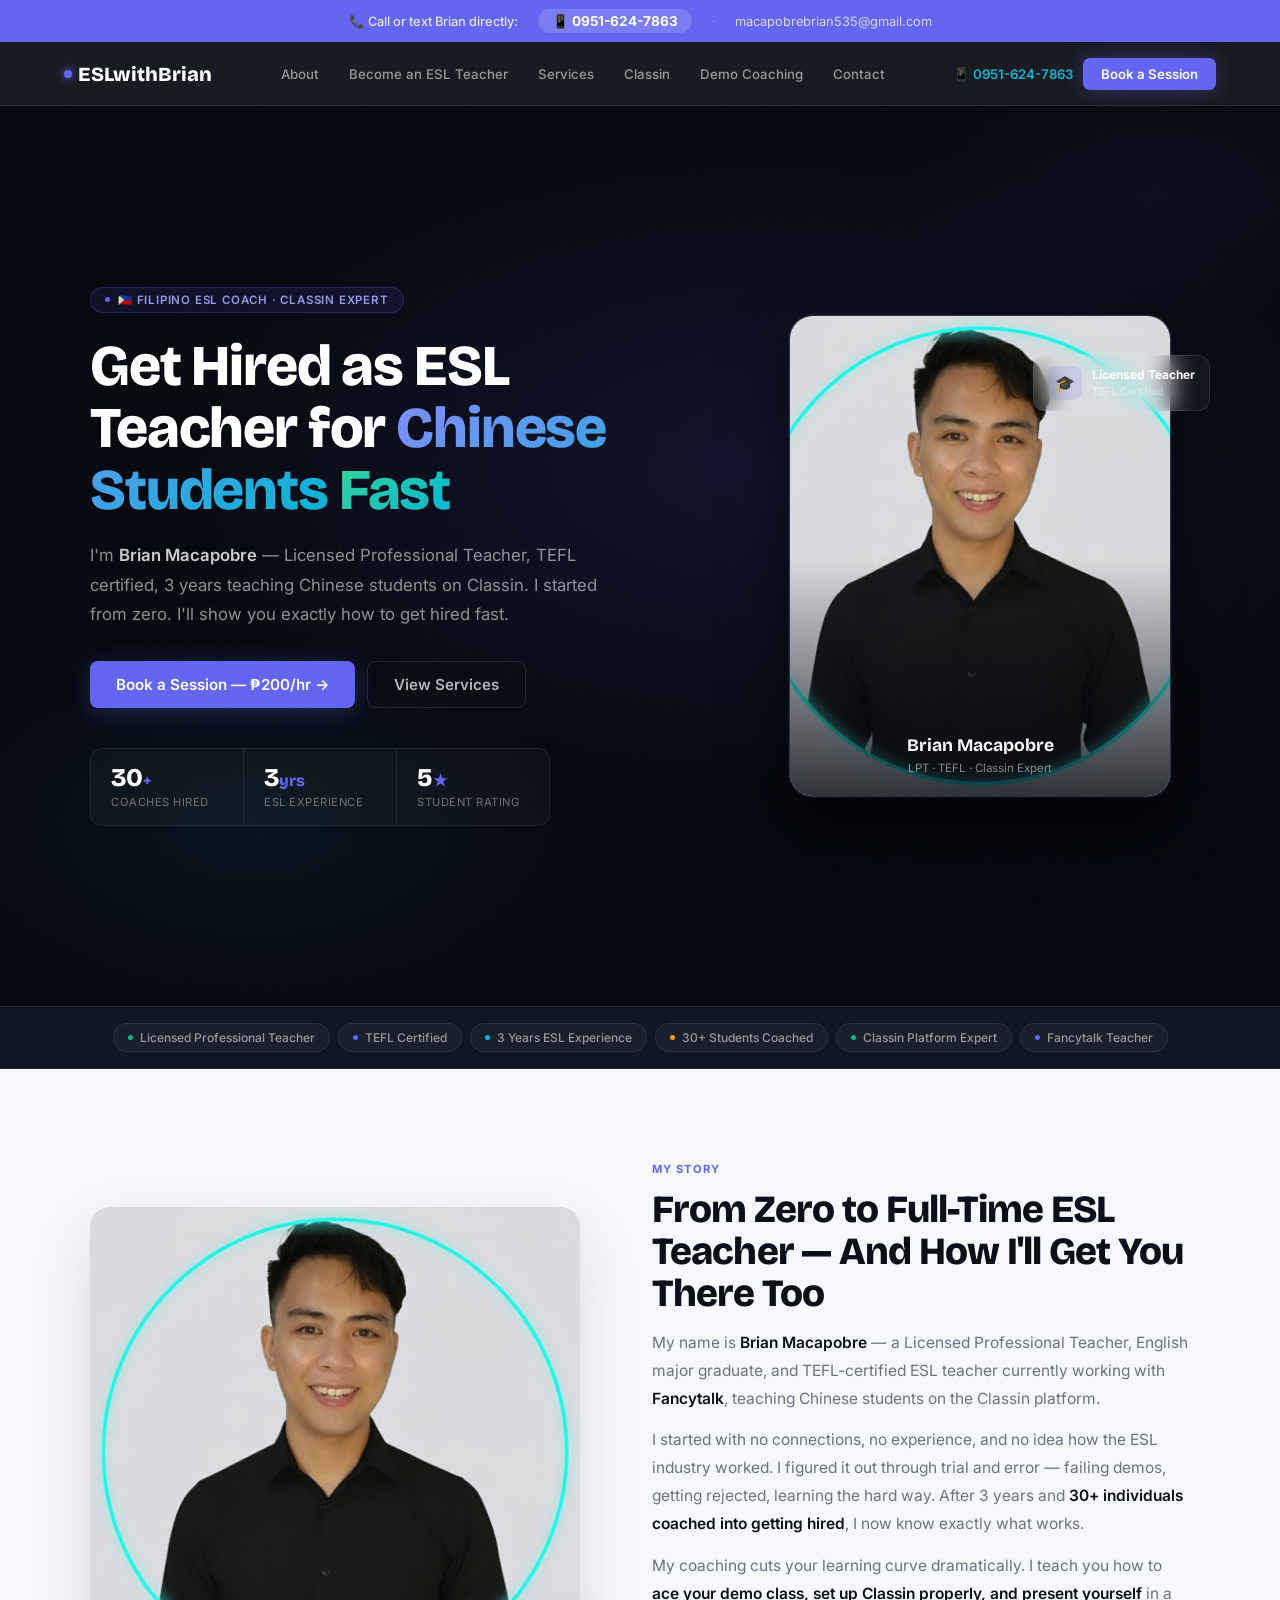
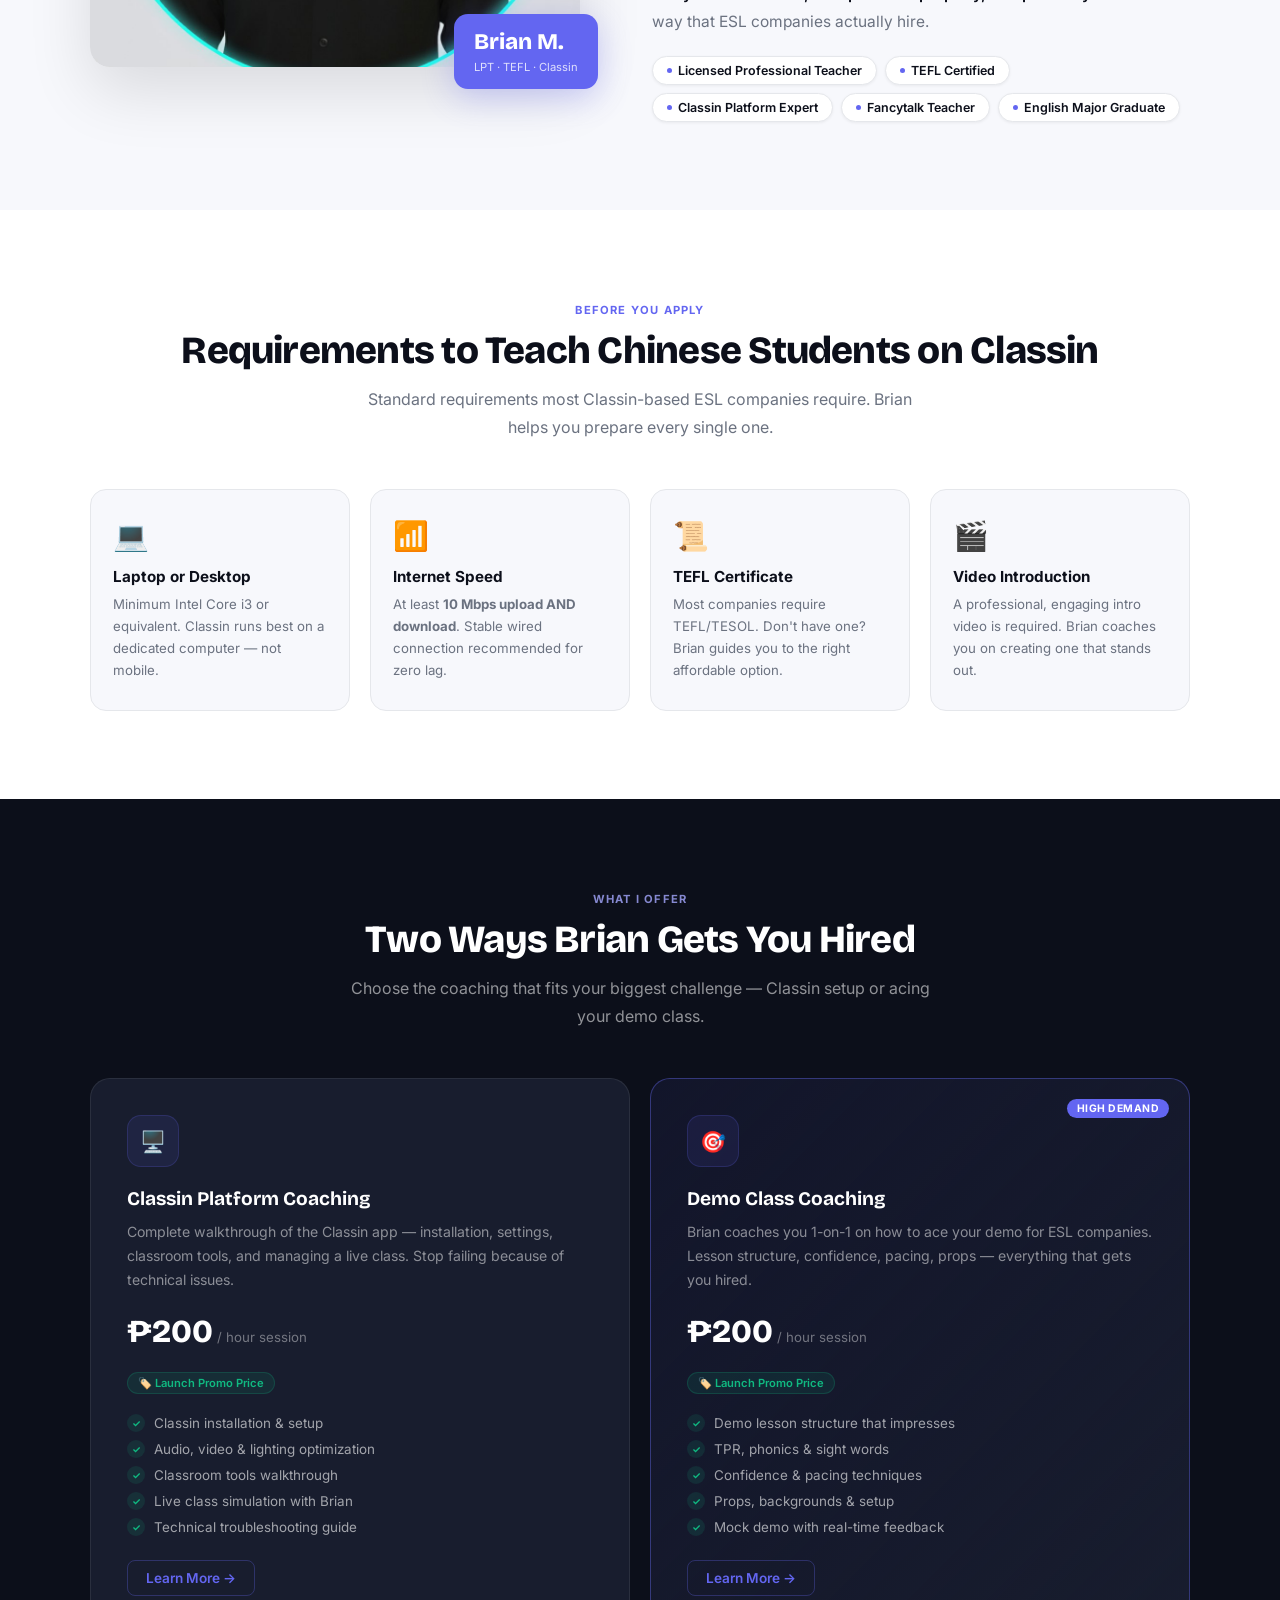
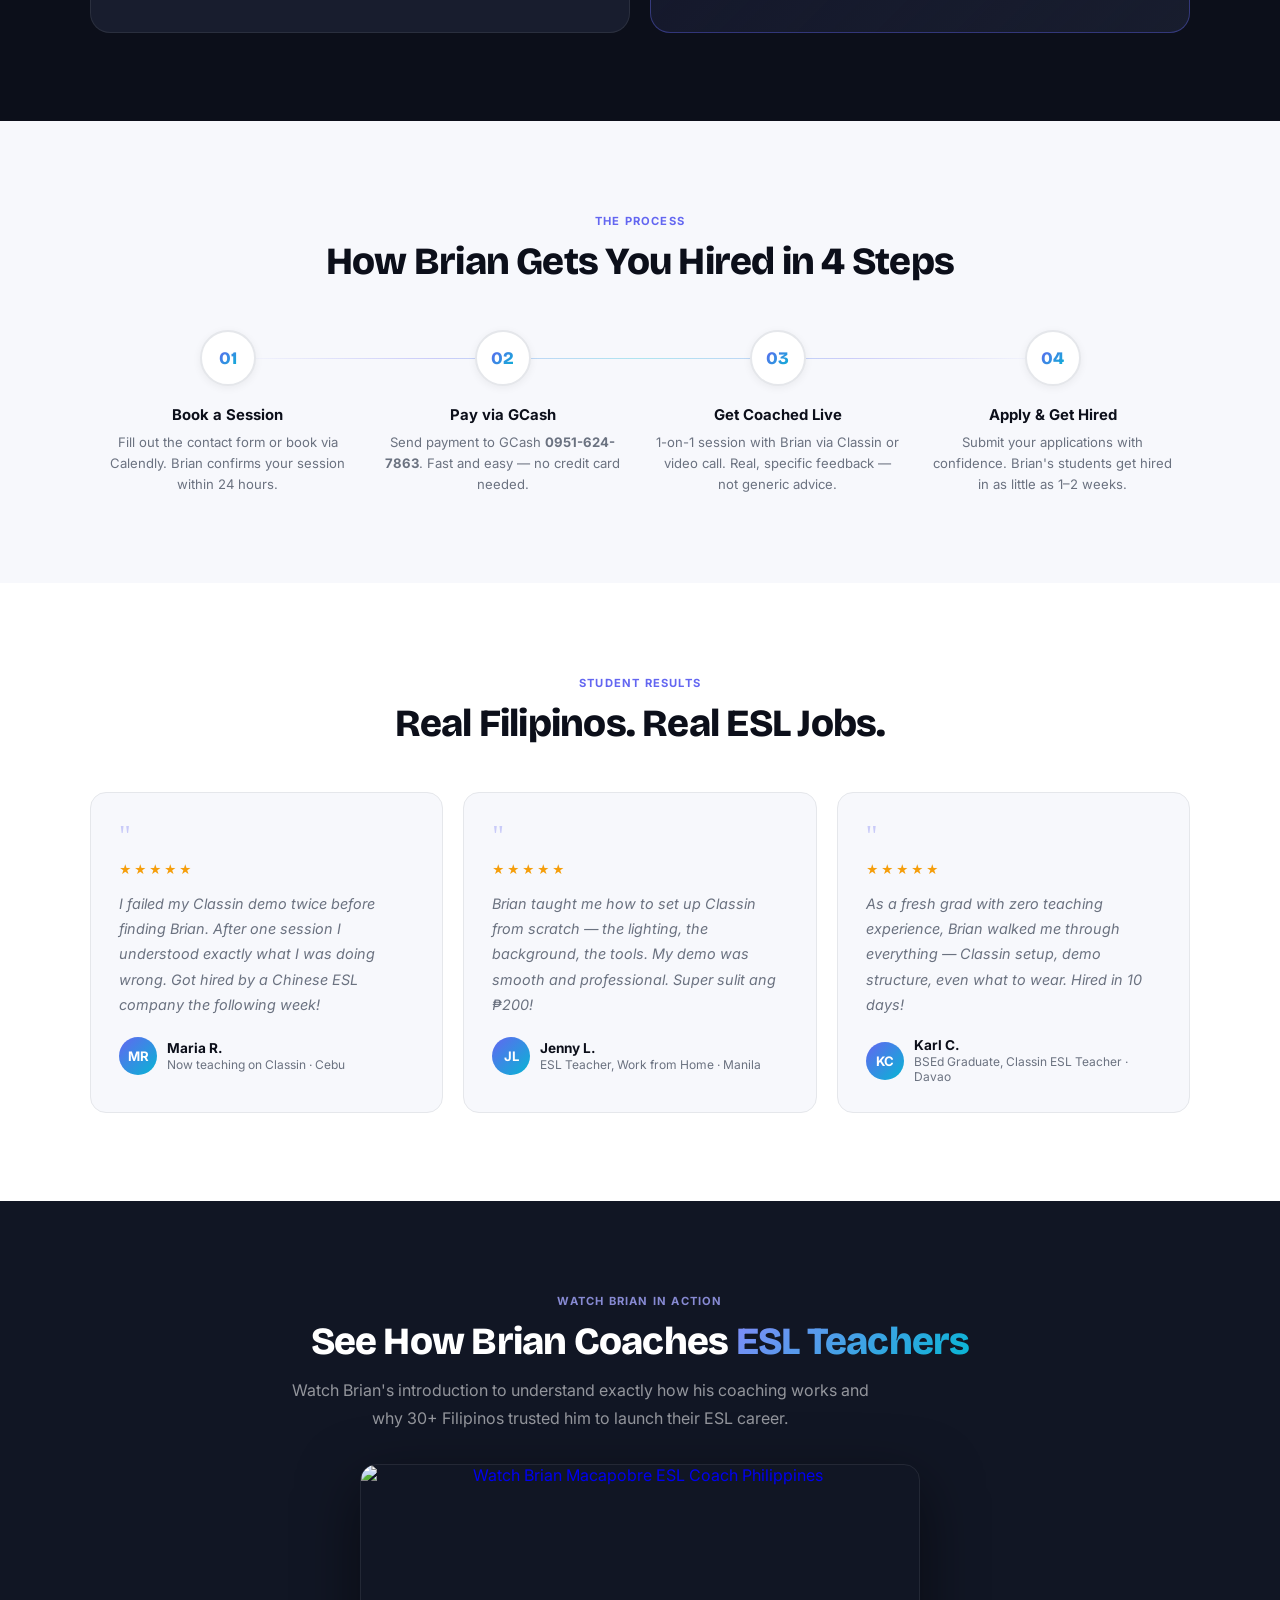
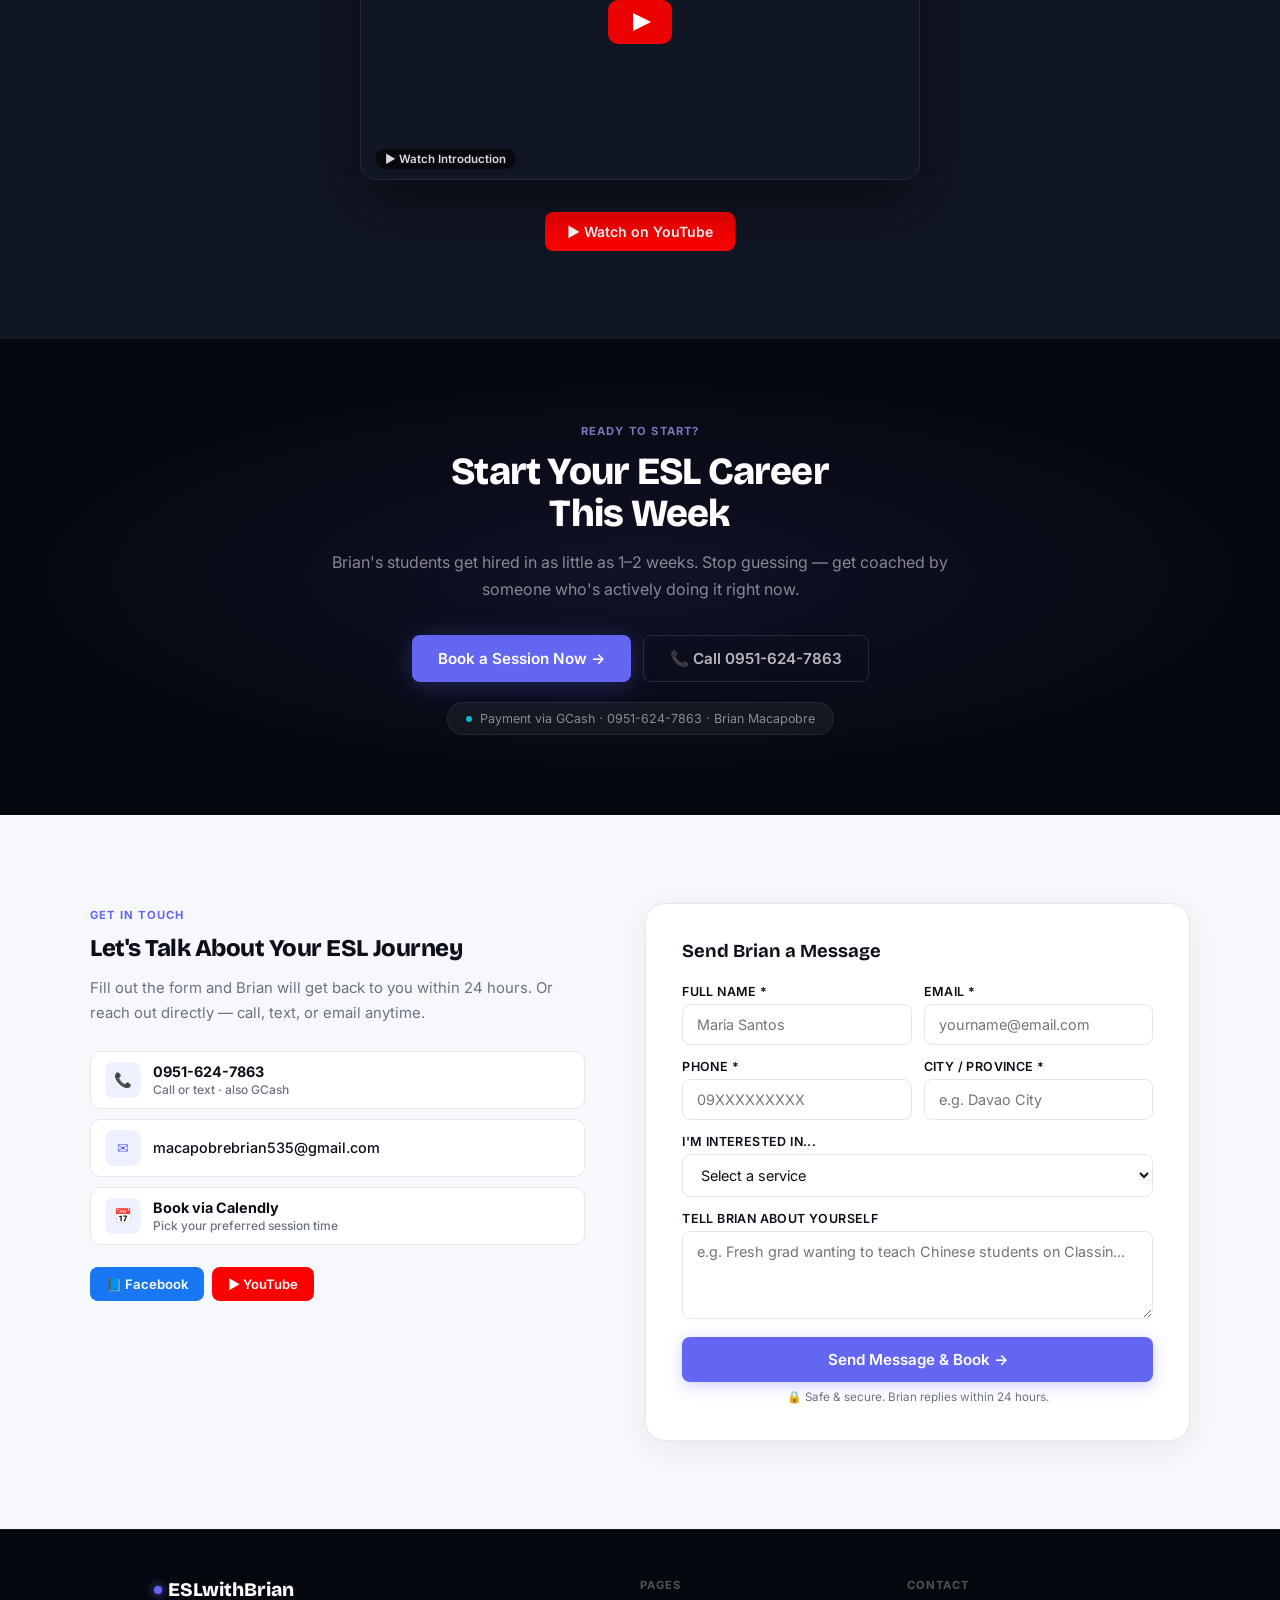
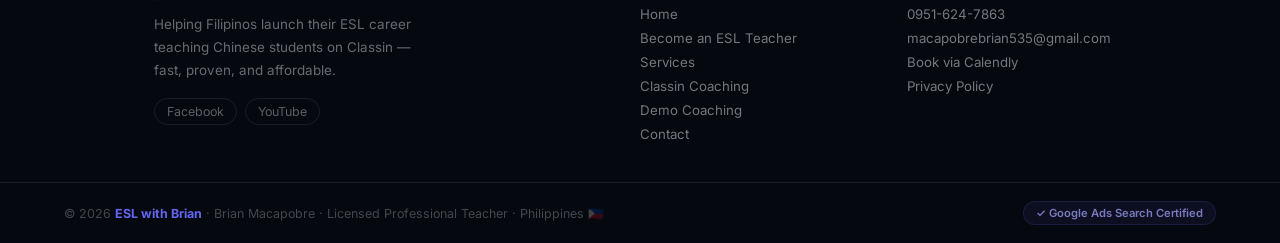
==== commit 514cd1e0: "Update index.html" ====
--- a/index.html
+++ b/index.html
@@ -4,7 +4,7 @@
 <meta charset="UTF-8">
 <meta name="viewport" content="width=device-width, initial-scale=1.0">
 <title>ESL with Brian | Get Hired as ESL Teacher for Chinese Students Fast</title>
-<meta name="description" content="Brian Macapobre — Licensed ESL Teacher & Coach. Expert Classin platform training & demo class coaching. Get hired fast teaching Chinese students. ₱399/hr.">
+<meta name="description" content="Brian Macapobre — Licensed ESL Teacher & Coach. Expert Classin platform training & demo class coaching. Get hired fast teaching Chinese students. ₱200/hr.">
 <meta name="robots" content="index, follow">
 <link rel="canonical" href="https://eslwithbrian.com/">
 <meta http-equiv="Content-Security-Policy" content="upgrade-insecure-requests">
@@ -897,7 +897,7 @@
       <h1>Get Hired as ESL Teacher for <span class="highlight">Chinese Students</span> <span class="highlight-2">Fast</span></h1>
       <p class="hero-sub">I'm <strong>Brian Macapobre</strong> — Licensed Professional Teacher, TEFL certified, 3 years teaching Chinese students on Classin. I started from zero. I'll show you exactly how to get hired fast.</p>
       <div class="hero-actions">
-        <a href="contact.html" class="btn-primary">Book a Session — ₱399/hr →</a>
+        <a href="contact.html" class="btn-primary">Book a Session — ₱200/hr →</a>
         <a href="services.html" class="btn-ghost">View Services</a>
       </div>
       <div class="hero-stats">
@@ -1015,7 +1015,7 @@
         <h3>Classin Platform Coaching</h3>
         <p>Complete walkthrough of the Classin app — installation, settings, classroom tools, and managing a live class. Stop failing because of technical issues.</p>
         <div class="service-price">
-          <span class="price-amount">₱399</span>
+          <span class="price-amount">₱200</span>
           <span class="price-period">/ hour session</span>
         </div>
         <div class="promo-tag">🏷️ Launch Promo Price</div>
@@ -1034,7 +1034,7 @@
         <h3>Demo Class Coaching</h3>
         <p>Brian coaches you 1-on-1 on how to ace your demo for ESL companies. Lesson structure, confidence, pacing, props — everything that gets you hired.</p>
         <div class="service-price">
-          <span class="price-amount">₱399</span>
+          <span class="price-amount">₱200</span>
           <span class="price-period">/ hour session</span>
         </div>
         <div class="promo-tag">🏷️ Launch Promo Price</div>
@@ -1103,7 +1103,7 @@
       <div class="testi-card">
         <div class="testi-quote">"</div>
         <div class="testi-stars">★★★★★</div>
-        <p class="testi-text">Brian taught me how to set up Classin from scratch — the lighting, the background, the tools. My demo was smooth and professional. Super sulit ang ₱399!</p>
+        <p class="testi-text">Brian taught me how to set up Classin from scratch — the lighting, the background, the tools. My demo was smooth and professional. Super sulit ang ₱200!</p>
         <div class="testi-author">
           <div class="testi-avatar">JL</div>
           <div><div class="testi-name">Jenny L.</div><div class="testi-role">ESL Teacher, Work from Home · Manila</div></div>
@@ -1200,8 +1200,8 @@
             <label>I'm interested in...</label>
             <select name="service">
               <option value="">Select a service</option>
-              <option>Classin Platform Coaching (₱399/hr)</option>
-              <option>Demo Class Coaching (₱399/hr)</option>
+              <option>Classin Platform Coaching (₱200/hr)</option>
+              <option>Demo Class Coaching (₱200/hr)</option>
               <option>Both Services</option>
             </select>
           </div>
